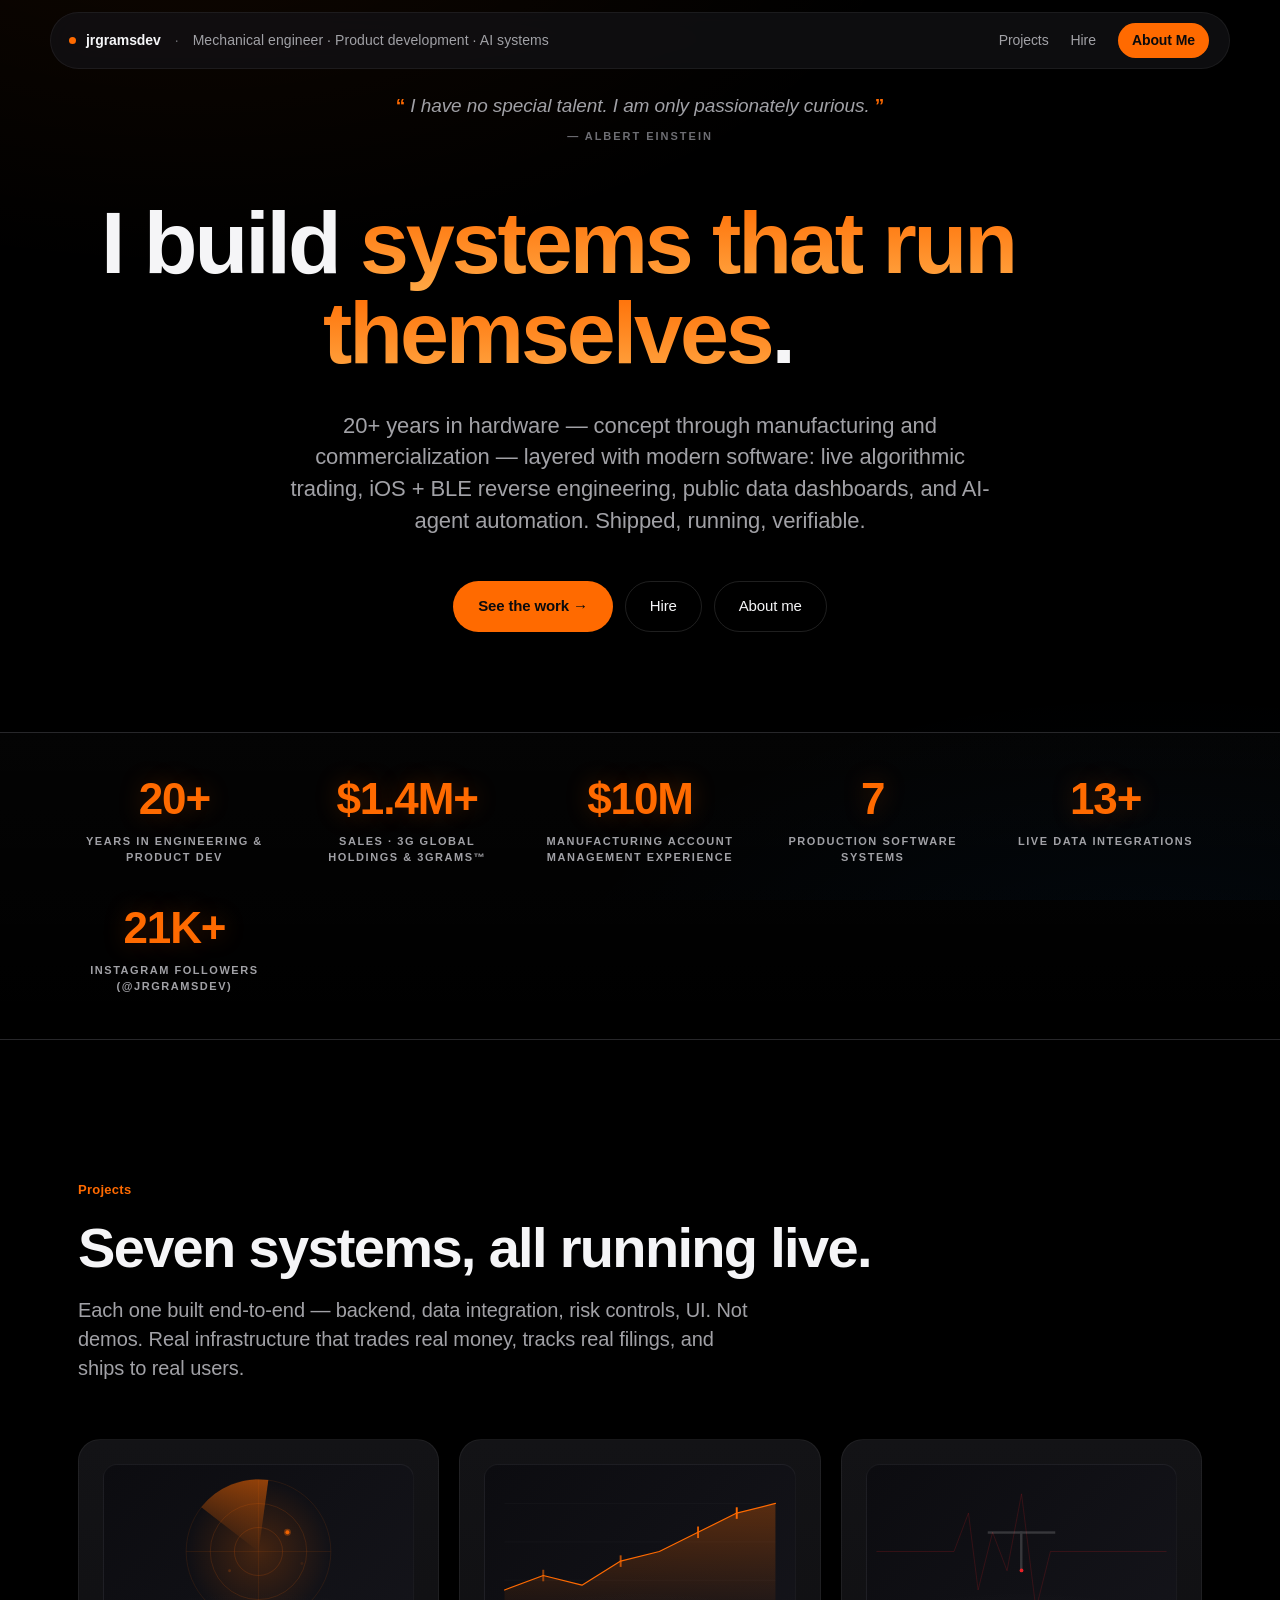
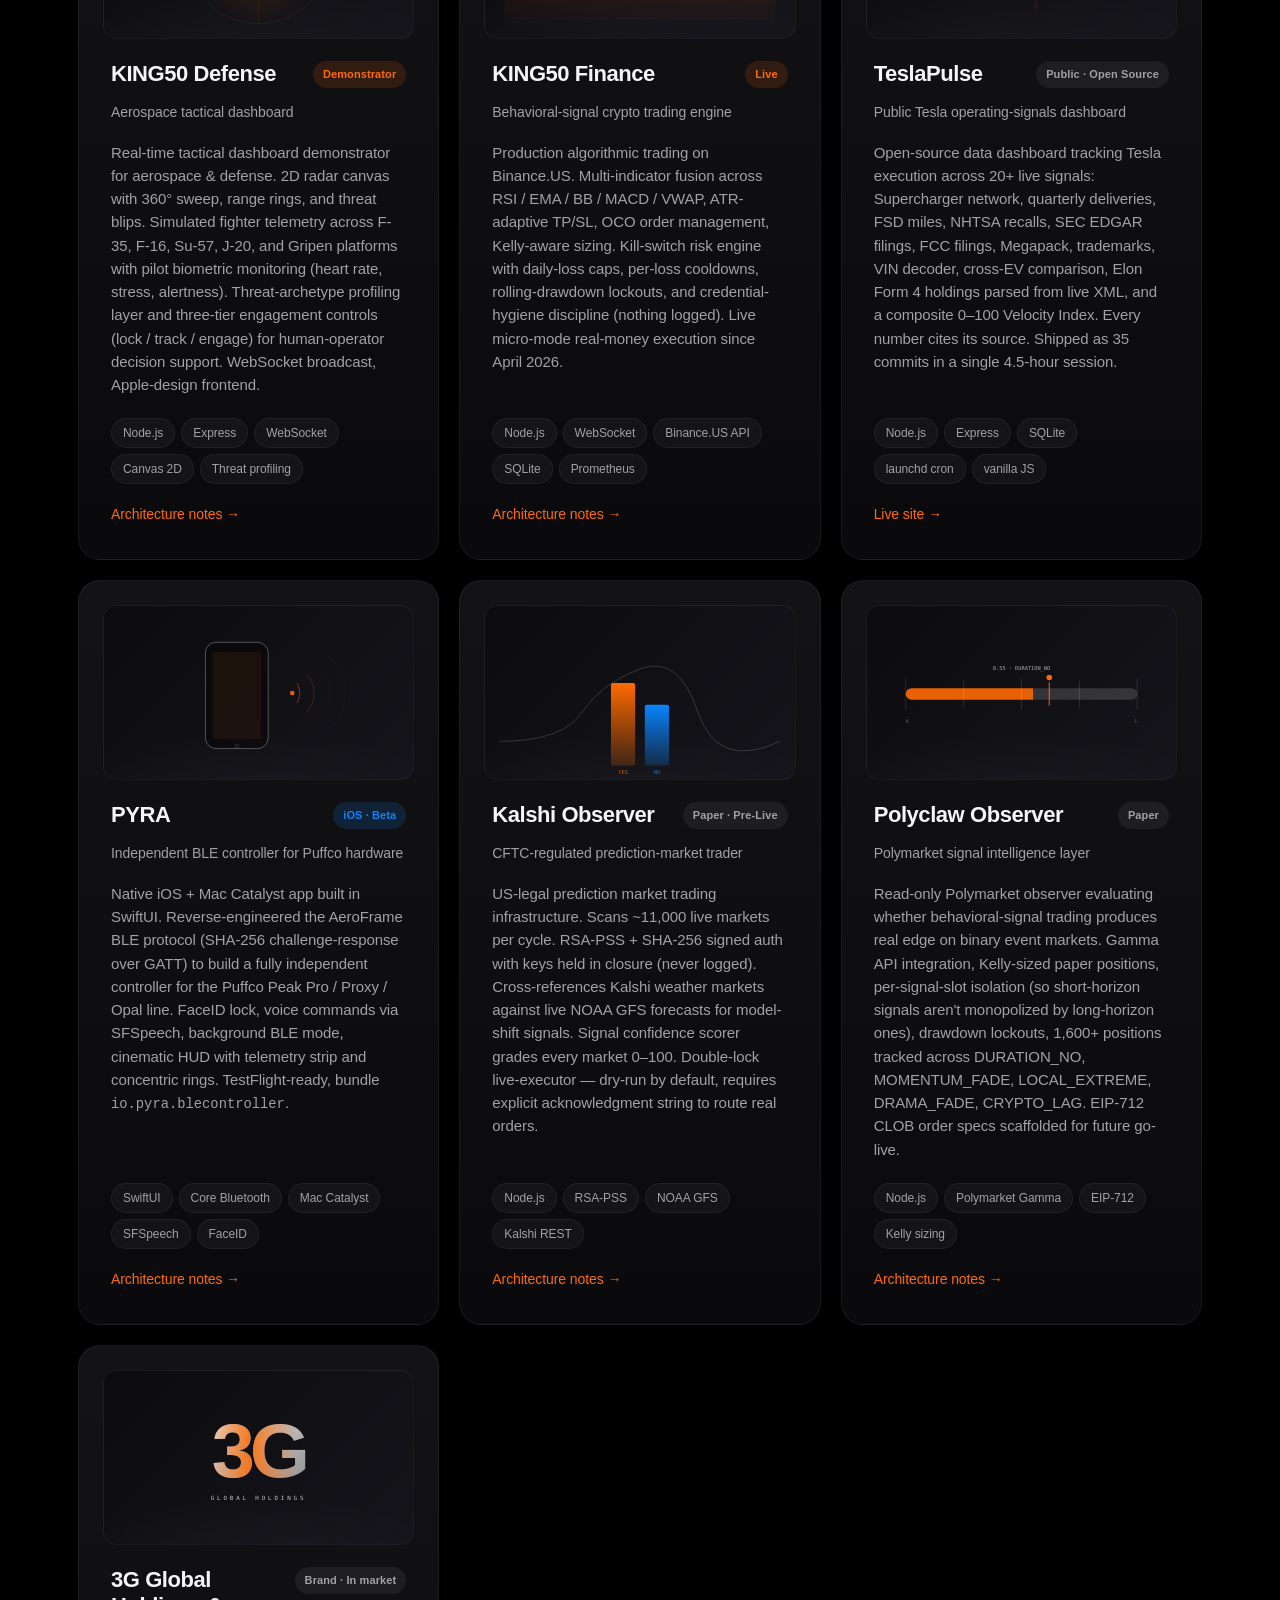
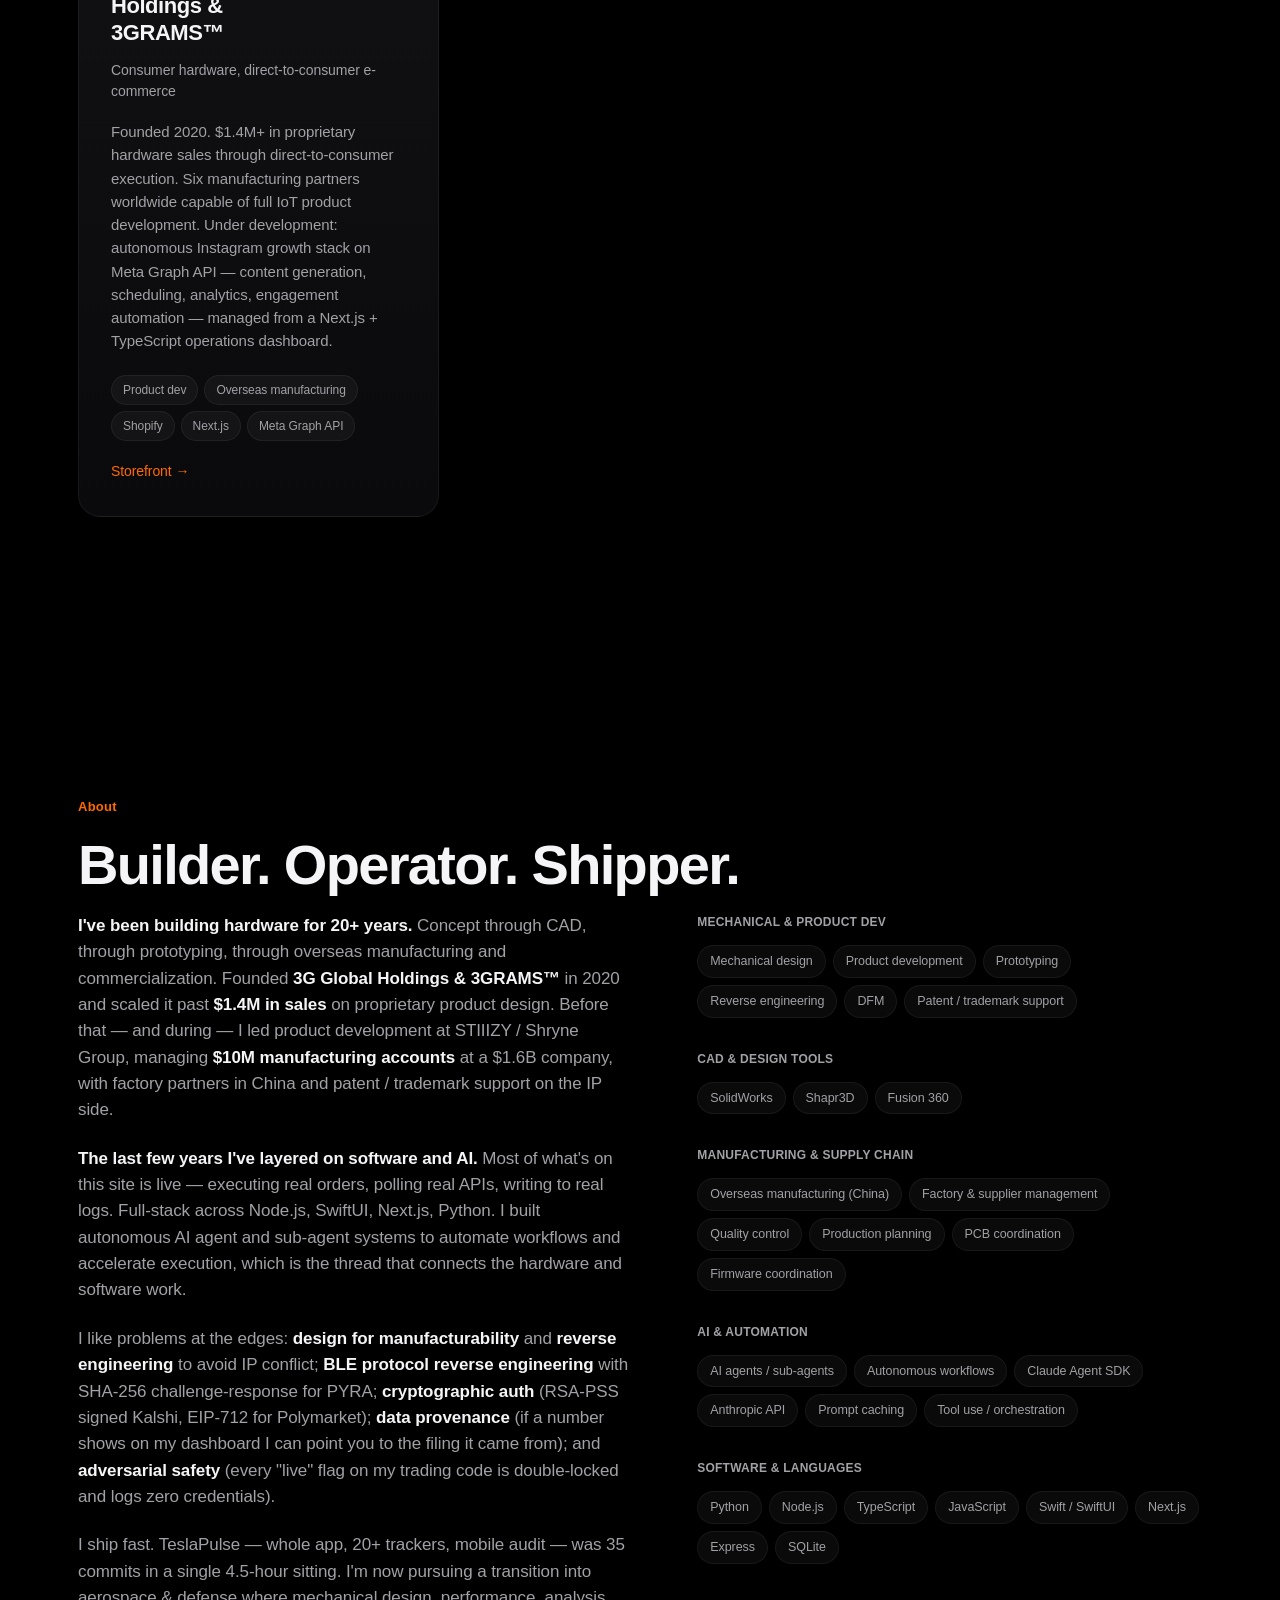
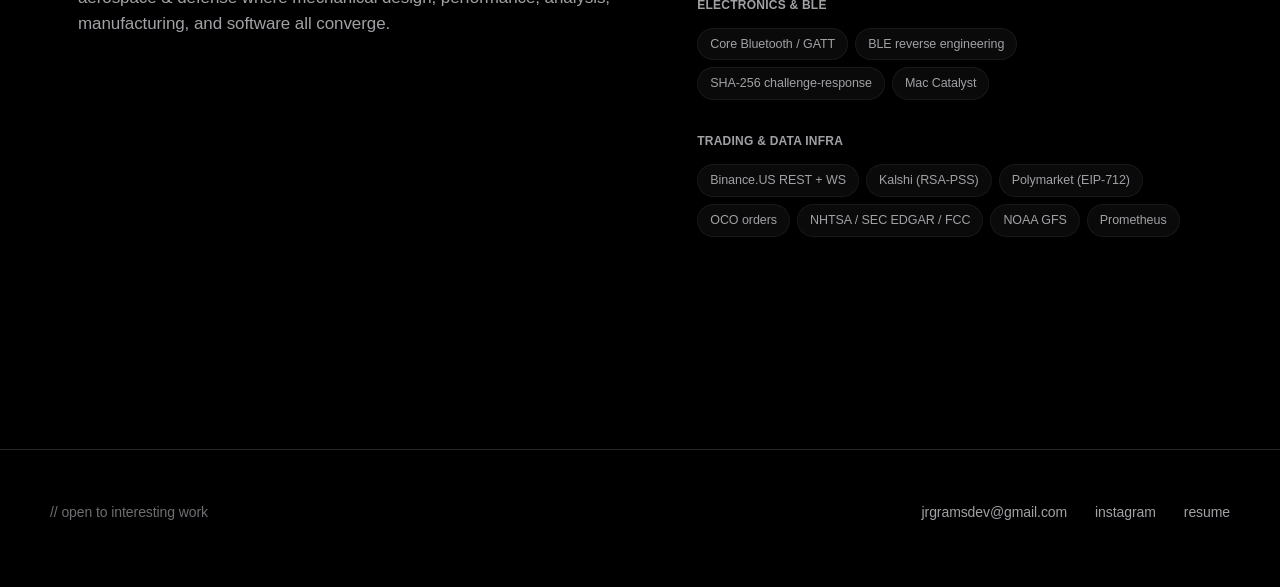
==== index.html @ 452c70d2 "Animate every project card SVG with SMIL - defense: radar sweep wedge spins continuously around the " ====
<!doctype html>
<html lang="en">
<head>
  <meta charset="utf-8" />
  <meta name="viewport" content="width=device-width,initial-scale=1" />
  <title>Joshua Grams · Builder portfolio</title>
  <meta name="description" content="Full-stack engineer shipping algorithmic trading systems, data intelligence dashboards, iOS/BLE apps, and autonomous brand automation." />
  <link rel="stylesheet" href="style.css?v=10" />
  <meta property="og:title" content="Joshua Grams · Builder portfolio" />
  <meta property="og:description" content="Trading systems, prediction-market intelligence, iOS apps, and data dashboards. Six live projects, public evidence." />
  <meta property="og:type" content="website" />
</head>
<body>

  <nav class="nav">
    <div class="nav-inner">
      <a class="nav-brand" href="index.html" aria-label="Home">
        <span class="dot"></span>
        <span>jrgramsdev</span>
        <span class="brand-sep" aria-hidden="true">·</span>
        <span class="brand-tag">Mechanical engineer · Product development · AI systems</span>
      </a>
      <div class="nav-links">
        <a href="#projects">Projects</a>
        <a href="hire.html">Hire</a>
        <a href="about.html" class="cta">About Me</a>
      </div>
    </div>
  </nav>

  <section class="home-quote" aria-label="Quote">
    <blockquote>I have no special talent. I am only passionately curious.</blockquote>
    <cite>— Albert Einstein</cite>
  </section>

  <!-- HERO -->
  <header class="hero">
    <h1>I build <span class="emphasis">systems that run themselves</span>.</h1>
    <p class="hero-sub">
      20+ years in hardware — concept through manufacturing and commercialization —
      layered with modern software: live algorithmic trading, iOS + BLE reverse
      engineering, public data dashboards, and AI-agent automation. Shipped, running,
      verifiable.
    </p>
    <div class="hero-actions">
      <a class="btn primary" href="#projects">See the work →</a>
      <a class="btn" href="hire.html">Hire</a>
      <a class="btn" href="about.html">About me</a>
    </div>
  </header>

  <!-- STATS -->
  <section class="stats-strip">
    <div class="stats-strip-inner">
      <div class="stat">
        <div class="stat-num">20+</div>
        <div class="stat-label">Years in engineering &amp; product dev</div>
      </div>
      <div class="stat">
        <div class="stat-num">$1.4M+</div>
        <div class="stat-label">Sales · 3G Global Holdings &amp; 3GRAMS™</div>
      </div>
      <div class="stat">
        <div class="stat-num">$10M</div>
        <div class="stat-label">Manufacturing account management experience</div>
      </div>
      <div class="stat">
        <div class="stat-num">7</div>
        <div class="stat-label">Production software systems</div>
      </div>
      <div class="stat">
        <div class="stat-num">13+</div>
        <div class="stat-label">Live data integrations</div>
      </div>
      <div class="stat">
        <div class="stat-num">21K+</div>
        <div class="stat-label">Instagram followers (@jrgramsdev)</div>
      </div>
    </div>
  </section>

  <!-- PROJECTS -->
  <section class="section" id="projects">
    <div class="section-label">Projects</div>
    <h2>Seven systems, all running live.</h2>
    <p class="lead">Each one built end-to-end — backend, data integration, risk controls, UI. Not demos. Real infrastructure that trades real money, tracks real filings, and ships to real users.</p>

    <div class="projects-grid">

      <!-- KING50 DEFENSE -->
      <article class="project">
        <div class="project-media"><img src="assets/defense.svg?v=anim" alt="Tactical radar visualization" loading="lazy" /></div>
        <div class="project-head">
          <div class="project-name">KING50 Defense</div>
          <span class="project-badge live">Demonstrator</span>
        </div>
        <div class="project-tagline">Aerospace tactical dashboard</div>
        <p class="project-desc">
          Real-time tactical dashboard demonstrator for aerospace &amp; defense.
          2D radar canvas with 360° sweep, range rings, and threat blips.
          Simulated fighter telemetry across F-35, F-16, Su-57, J-20, and Gripen
          platforms with pilot biometric monitoring (heart rate, stress, alertness).
          Threat-archetype profiling layer and three-tier engagement controls
          (lock / track / engage) for human-operator decision support.
          WebSocket broadcast, Apple-design frontend.
        </p>
        <div class="project-stack">
          <span class="chip">Node.js</span>
          <span class="chip">Express</span>
          <span class="chip">WebSocket</span>
          <span class="chip">Canvas 2D</span>
          <span class="chip">Threat profiling</span>
        </div>
        <div class="project-links">
          <a href="#about">Architecture notes →</a>
        </div>
      </article>

      <!-- KING50 FINANCE -->
      <article class="project">
        <div class="project-media"><img src="assets/finance.svg?v=anim" alt="Algorithmic trading chart" loading="lazy" /></div>
        <div class="project-head">
          <div class="project-name">KING50 Finance</div>
          <span class="project-badge live">Live</span>
        </div>
        <div class="project-tagline">Behavioral-signal crypto trading engine</div>
        <p class="project-desc">
          Production algorithmic trading on Binance.US. Multi-indicator fusion across
          RSI / EMA / BB / MACD / VWAP, ATR-adaptive TP/SL, OCO order management,
          Kelly-aware sizing. Kill-switch risk engine with daily-loss caps, per-loss
          cooldowns, rolling-drawdown lockouts, and credential-hygiene discipline
          (nothing logged). Live micro-mode real-money execution since April 2026.
        </p>
        <div class="project-stack">
          <span class="chip">Node.js</span>
          <span class="chip">WebSocket</span>
          <span class="chip">Binance.US API</span>
          <span class="chip">SQLite</span>
          <span class="chip">Prometheus</span>
        </div>
        <div class="project-links">
          <a href="#about">Architecture notes →</a>
        </div>
      </article>

      <!-- TESLAPULSE -->
      <article class="project">
        <div class="project-media"><img src="assets/teslapulse.svg?v=anim" alt="Data pulse waveform" loading="lazy" /></div>
        <div class="project-head">
          <div class="project-name">TeslaPulse</div>
          <span class="project-badge public">Public · Open Source</span>
        </div>
        <div class="project-tagline">Public Tesla operating-signals dashboard</div>
        <p class="project-desc">
          Open-source data dashboard tracking Tesla execution across 20+ live signals:
          Supercharger network, quarterly deliveries, FSD miles, NHTSA recalls, SEC EDGAR
          filings, FCC filings, Megapack, trademarks, VIN decoder, cross-EV comparison,
          Elon Form 4 holdings parsed from live XML, and a composite 0–100 Velocity Index.
          Every number cites its source. Shipped as 35 commits in a single 4.5-hour session.
        </p>
        <div class="project-stack">
          <span class="chip">Node.js</span>
          <span class="chip">Express</span>
          <span class="chip">SQLite</span>
          <span class="chip">launchd cron</span>
          <span class="chip">vanilla JS</span>
        </div>
        <div class="project-links">
          <a href="https://teslapulse.xyz" target="_blank" rel="noopener">Live site →</a>
        </div>
      </article>

      <!-- PYRA -->
      <article class="project">
        <div class="project-media"><img src="assets/pyra.svg?v=anim" alt="iOS app with BLE signal rings" loading="lazy" /></div>
        <div class="project-head">
          <div class="project-name">PYRA</div>
          <span class="project-badge beta">iOS · Beta</span>
        </div>
        <div class="project-tagline">Independent BLE controller for Puffco hardware</div>
        <p class="project-desc">
          Native iOS + Mac Catalyst app built in SwiftUI. Reverse-engineered the AeroFrame
          BLE protocol (SHA-256 challenge-response over GATT) to build a fully independent
          controller for the Puffco Peak Pro / Proxy / Opal line. FaceID lock, voice
          commands via SFSpeech, background BLE mode, cinematic HUD with telemetry strip
          and concentric rings. TestFlight-ready, bundle <code>io.pyra.blecontroller</code>.
        </p>
        <div class="project-stack">
          <span class="chip">SwiftUI</span>
          <span class="chip">Core Bluetooth</span>
          <span class="chip">Mac Catalyst</span>
          <span class="chip">SFSpeech</span>
          <span class="chip">FaceID</span>
        </div>
        <div class="project-links">
          <a href="#about">Architecture notes →</a>
        </div>
      </article>

      <!-- KALSHI -->
      <article class="project">
        <div class="project-media"><img src="assets/kalshi.svg?v=anim" alt="Probability curve and outcome bars" loading="lazy" /></div>
        <div class="project-head">
          <div class="project-name">Kalshi Observer</div>
          <span class="project-badge paper">Paper · Pre-Live</span>
        </div>
        <div class="project-tagline">CFTC-regulated prediction-market trader</div>
        <p class="project-desc">
          US-legal prediction market trading infrastructure. Scans ~11,000 live markets per
          cycle. RSA-PSS + SHA-256 signed auth with keys held in closure (never logged).
          Cross-references Kalshi weather markets against live NOAA GFS forecasts for
          model-shift signals. Signal confidence scorer grades every market 0–100.
          Double-lock live-executor — dry-run by default, requires explicit acknowledgment
          string to route real orders.
        </p>
        <div class="project-stack">
          <span class="chip">Node.js</span>
          <span class="chip">RSA-PSS</span>
          <span class="chip">NOAA GFS</span>
          <span class="chip">Kalshi REST</span>
        </div>
        <div class="project-links">
          <a href="#about">Architecture notes →</a>
        </div>
      </article>

      <!-- POLYCLAW -->
      <article class="project">
        <div class="project-media"><img src="assets/polyclaw.svg?v=anim" alt="Binary market price indicator" loading="lazy" /></div>
        <div class="project-head">
          <div class="project-name">Polyclaw Observer</div>
          <span class="project-badge paper">Paper</span>
        </div>
        <div class="project-tagline">Polymarket signal intelligence layer</div>
        <p class="project-desc">
          Read-only Polymarket observer evaluating whether behavioral-signal trading
          produces real edge on binary event markets. Gamma API integration, Kelly-sized
          paper positions, per-signal-slot isolation (so short-horizon signals aren't
          monopolized by long-horizon ones), drawdown lockouts, 1,600+ positions tracked
          across DURATION_NO, MOMENTUM_FADE, LOCAL_EXTREME, DRAMA_FADE, CRYPTO_LAG.
          EIP-712 CLOB order specs scaffolded for future go-live.
        </p>
        <div class="project-stack">
          <span class="chip">Node.js</span>
          <span class="chip">Polymarket Gamma</span>
          <span class="chip">EIP-712</span>
          <span class="chip">Kelly sizing</span>
        </div>
        <div class="project-links">
          <a href="#about">Architecture notes →</a>
        </div>
      </article>

      <!-- 3GRAMS -->
      <article class="project">
        <div class="project-media"><img src="assets/3grams.svg?v=anim" alt="3G Global Holdings brand mark" loading="lazy" /></div>
        <div class="project-head">
          <div class="project-name">3G Global Holdings &amp; 3GRAMS™</div>
          <span class="project-badge public">Brand · In market</span>
        </div>
        <div class="project-tagline">Consumer hardware, direct-to-consumer e-commerce</div>
        <p class="project-desc">
          Founded 2020. $1.4M+ in proprietary hardware sales through direct-to-consumer
          execution. Six manufacturing partners worldwide capable of full IoT
          product development. Under development: autonomous Instagram growth stack
          on Meta Graph API — content generation, scheduling, analytics, engagement
          automation — managed from a Next.js + TypeScript operations dashboard.
        </p>
        <div class="project-stack">
          <span class="chip">Product dev</span>
          <span class="chip">Overseas manufacturing</span>
          <span class="chip">Shopify</span>
          <span class="chip">Next.js</span>
          <span class="chip">Meta Graph API</span>
        </div>
        <div class="project-links">
          <a href="https://3grams.com" target="_blank" rel="noopener">Storefront →</a>
        </div>
      </article>

    </div>
  </section>

  <!-- ABOUT -->
  <section class="section" id="about">
    <div class="section-label">About</div>
    <h2>Builder. Operator. Shipper.</h2>

    <div class="about-grid">
      <div>
        <p>
          <strong>I've been building hardware for 20+ years.</strong> Concept through
          CAD, through prototyping, through overseas manufacturing and commercialization.
          Founded <strong>3G Global Holdings &amp; 3GRAMS™</strong> in 2020 and scaled
          it past <strong>$1.4M in sales</strong> on proprietary product design. Before that — and during — I led product
          development at STIIIZY / Shryne Group, managing <strong>$10M manufacturing
          accounts</strong> at a $1.6B company, with factory partners in China and
          patent / trademark support on the IP side.
        </p>
        <p>
          <strong>The last few years I've layered on software and AI.</strong> Most of
          what's on this site is live — executing real orders, polling real APIs,
          writing to real logs. Full-stack across Node.js, SwiftUI, Next.js, Python.
          I built autonomous AI agent and sub-agent systems to automate workflows and
          accelerate execution, which is the thread that connects the hardware and
          software work.
        </p>
        <p>
          I like problems at the edges: <strong>design for manufacturability</strong>
          and <strong>reverse engineering</strong> to avoid IP conflict; <strong>BLE
          protocol reverse engineering</strong> with SHA-256 challenge-response for PYRA;
          <strong>cryptographic auth</strong> (RSA-PSS signed Kalshi, EIP-712 for
          Polymarket); <strong>data provenance</strong> (if a number shows on my
          dashboard I can point you to the filing it came from); and <strong>adversarial
          safety</strong> (every "live" flag on my trading code is double-locked and
          logs zero credentials).
        </p>
        <p>
          I ship fast. TeslaPulse — whole app, 20+ trackers, mobile audit — was
          35 commits in a single 4.5-hour sitting. I'm now pursuing a transition
          into aerospace &amp; defense where mechanical design, performance, analysis,
          manufacturing, and software all converge.
        </p>
      </div>
      <div>
        <div class="skill-group">
          <h3>Mechanical &amp; product dev</h3>
          <div class="skill-list">
            <span class="chip">Mechanical design</span>
            <span class="chip">Product development</span>
            <span class="chip">Prototyping</span>
            <span class="chip">Reverse engineering</span>
            <span class="chip">DFM</span>
            <span class="chip">Patent / trademark support</span>
          </div>
        </div>

        <div class="skill-group">
          <h3>CAD &amp; design tools</h3>
          <div class="skill-list">
            <span class="chip">SolidWorks</span>
            <span class="chip">Shapr3D</span>
            <span class="chip">Fusion 360</span>
          </div>
        </div>

        <div class="skill-group">
          <h3>Manufacturing &amp; supply chain</h3>
          <div class="skill-list">
            <span class="chip">Overseas manufacturing (China)</span>
            <span class="chip">Factory &amp; supplier management</span>
            <span class="chip">Quality control</span>
            <span class="chip">Production planning</span>
            <span class="chip">PCB coordination</span>
            <span class="chip">Firmware coordination</span>
          </div>
        </div>

        <div class="skill-group">
          <h3>AI &amp; automation</h3>
          <div class="skill-list">
            <span class="chip">AI agents / sub-agents</span>
            <span class="chip">Autonomous workflows</span>
            <span class="chip">Claude Agent SDK</span>
            <span class="chip">Anthropic API</span>
            <span class="chip">Prompt caching</span>
            <span class="chip">Tool use / orchestration</span>
          </div>
        </div>

        <div class="skill-group">
          <h3>Software &amp; languages</h3>
          <div class="skill-list">
            <span class="chip">Python</span>
            <span class="chip">Node.js</span>
            <span class="chip">TypeScript</span>
            <span class="chip">JavaScript</span>
            <span class="chip">Swift / SwiftUI</span>
            <span class="chip">Next.js</span>
            <span class="chip">Express</span>
            <span class="chip">SQLite</span>
          </div>
        </div>

        <div class="skill-group">
          <h3>Electronics &amp; BLE</h3>
          <div class="skill-list">
            <span class="chip">Core Bluetooth / GATT</span>
            <span class="chip">BLE reverse engineering</span>
            <span class="chip">SHA-256 challenge-response</span>
            <span class="chip">Mac Catalyst</span>
          </div>
        </div>

        <div class="skill-group">
          <h3>Trading &amp; data infra</h3>
          <div class="skill-list">
            <span class="chip">Binance.US REST + WS</span>
            <span class="chip">Kalshi (RSA-PSS)</span>
            <span class="chip">Polymarket (EIP-712)</span>
            <span class="chip">OCO orders</span>
            <span class="chip">NHTSA / SEC EDGAR / FCC</span>
            <span class="chip">NOAA GFS</span>
            <span class="chip">Prometheus</span>
          </div>
        </div>
      </div>
    </div>
  </section>

  <!-- FOOTER -->
  <footer class="footer">
    <div class="footer-inner">
      <div class="footer-brand">// open to interesting work</div>
      <div class="footer-links">
        <a href="mailto:jrgramsdev@gmail.com">jrgramsdev@gmail.com</a>
        <a href="https://instagram.com/jrgramsdev" target="_blank" rel="noopener">instagram</a>
        <a href="resume.html">resume</a>
      </div>
    </div>
  </footer>

  <script>
    // Subtle fade-up on scroll — Apple-style
    (function () {
      if (!('IntersectionObserver' in window)) return;
      const targets = document.querySelectorAll('.hero > *, .section > *, .stats-strip-inner > *, .projects-grid > *');
      targets.forEach(el => el.classList.add('reveal'));
      const io = new IntersectionObserver((entries) => {
        entries.forEach(e => {
          if (e.isIntersecting) {
            e.target.classList.add('in');
            io.unobserve(e.target);
          }
        });
      }, { threshold: 0, rootMargin: '0px 0px 600px 0px' });
      targets.forEach(el => io.observe(el));
      // Ensure hero is visible on first paint without scroll
      setTimeout(() => document.querySelectorAll('.hero > *').forEach(el => el.classList.add('in')), 60);
    })();
  </script>

</body>
</html>
---- style.css ----
/* ============================================================
   Portfolio — refined Apple-inspired dark system
   ============================================================ */

:root {
  /* Surfaces */
  --bg:           #000;
  --bg-1:         #0a0a0c;
  --bg-2:         #131316;
  --bg-3:         #1c1c1f;

  /* Text */
  --fg:           #f5f5f7;
  --fg-dim:       #a1a1a6;
  --fg-faint:     #6e6e73;
  --fg-line:      #27272a;

  /* Accents — neon orange on deep black */
  --signal:       #ff6a00;      /* neon orange — bright but not cartoon */
  --signal-soft:  #ff6a0022;
  --accent:       #0a84ff;      /* iOS system blue */

  /* Typography */
  --font-display: -apple-system, BlinkMacSystemFont, "SF Pro Display", "Inter", "Helvetica Neue", sans-serif;
  --font-text:    -apple-system, BlinkMacSystemFont, "SF Pro Text", "Inter", "Helvetica Neue", sans-serif;
  --font-mono:    ui-monospace, "SF Mono", "JetBrains Mono", Menlo, monospace;

  /* Rhythm */
  --radius:       18px;
  --radius-lg:    22px;
  --radius-sm:    10px;
  --max-w:        1180px;

  /* Motion */
  --ease:         cubic-bezier(.22, .61, .36, 1);
  --ease-out:     cubic-bezier(.16, 1, .3, 1);
}

* { box-sizing: border-box; margin: 0; padding: 0; }

html { -webkit-text-size-adjust: 100%; scroll-behavior: smooth; }

body {
  background: var(--bg);
  color: var(--fg);
  font-family: var(--font-text);
  font-size: 17px;
  line-height: 1.5;
  min-height: 100vh;
  -webkit-font-smoothing: antialiased;
  -moz-osx-font-smoothing: grayscale;
  text-rendering: optimizeLegibility;
  letter-spacing: -.005em;
  background-image:
    radial-gradient(1200px 600px at 15% -10%, rgba(255, 106, 0, .06), transparent 60%),
    radial-gradient(1000px 500px at 90% 110%, rgba(10, 132, 255, .05), transparent 60%);
  background-attachment: fixed;
}

a { color: inherit; text-decoration: none; transition: opacity .2s var(--ease), color .2s var(--ease); }
a:hover { opacity: .72; }

::selection { background: var(--signal-soft); color: var(--fg); }

code, .mono { font-family: var(--font-mono); font-size: .92em; letter-spacing: 0; }

img { max-width: 100%; display: block; }

/* ============================================================
   Nav — glass, floating
   ============================================================ */

.nav {
  margin: 12px auto 0;
  max-width: calc(var(--max-w) + 24px);
  padding: 0 12px;
}
.nav-inner {
  background: rgba(18, 18, 22, .72);
  -webkit-backdrop-filter: saturate(180%) blur(20px);
  backdrop-filter: saturate(180%) blur(20px);
  border: 1px solid rgba(255, 255, 255, .06);
  border-radius: 999px;
  padding: 10px 20px 10px 18px;
  display: flex; align-items: center; justify-content: space-between;
  gap: 16px;
}
.nav-brand {
  font-family: var(--font-display);
  font-size: 14px;
  font-weight: 600;
  letter-spacing: -.005em;
  display: flex; align-items: center; gap: 10px;
  color: var(--fg);
}
.brand-sep {
  color: var(--fg-faint);
  font-weight: 400;
  margin: 0 4px;
}
.brand-tag {
  color: var(--fg-dim);
  font-weight: 400;
  letter-spacing: .005em;
}
@media (max-width: 820px) {
  .brand-sep, .brand-tag { display: none; }
}
.nav-brand .dot {
  width: 7px; height: 7px; border-radius: 50%;
  background: var(--signal);
  box-shadow: 0 0 0 0 rgba(255, 106, 0, .5);
  animation: live-pulse 2.2s var(--ease) infinite;
}
@keyframes live-pulse {
  0%   { box-shadow: 0 0 0 0 rgba(255, 106, 0, .45); }
  70%  { box-shadow: 0 0 0 10px rgba(255, 106, 0, 0); }
  100% { box-shadow: 0 0 0 0 rgba(255, 106, 0, 0); }
}
.nav-links { display: flex; gap: 22px; font-size: 14px; align-items: center; }
.nav-links a { color: var(--fg-dim); font-weight: 500; }
.nav-links a:hover { color: var(--fg); opacity: 1; }
.nav-links a.cta {
  color: var(--fg);
  background: var(--signal);
  padding: 7px 14px;
  border-radius: 999px;
  font-weight: 600;
  color: #0a0a0c;
}
.nav-links a.cta:hover { opacity: .9; }

@media (max-width: 640px) {
  .nav { margin-top: 8px; padding: 0 8px; }
  .nav-inner { padding: 9px 14px; }
  .nav-links { gap: 14px; }
  .nav-links a:not(.cta) { display: none; }
}

/* ============================================================
   Sections — generous breathing room
   ============================================================ */

.section {
  max-width: var(--max-w);
  margin: 0 auto;
  padding: 140px 28px;
}
.section-label {
  font-family: var(--font-text);
  font-size: 13px;
  font-weight: 600;
  letter-spacing: .02em;
  color: var(--signal);
  margin-bottom: 20px;
  text-transform: none;
}
.section h2 {
  font-family: var(--font-display);
  font-size: 56px;
  font-weight: 600;
  letter-spacing: -.03em;
  line-height: 1.05;
  margin-bottom: 18px;
  color: var(--fg);
}
.section p.lead {
  font-size: 20px;
  color: var(--fg-dim);
  max-width: 680px;
  margin-bottom: 56px;
  line-height: 1.45;
  font-weight: 400;
}

@media (max-width: 760px) {
  .section { padding: 88px 20px; }
  .section h2 { font-size: 36px; }
  .section p.lead { font-size: 17px; margin-bottom: 40px; }
}

/* ============================================================
   Hero — big, spacious, considered
   ============================================================ */

.hero {
  max-width: var(--max-w);
  margin: 0 auto;
  padding: 50px 28px 100px;
  position: relative;
  text-align: center;
}
.hero-tag {
  font-size: 13px;
  font-weight: 500;
  color: var(--fg-dim);
  letter-spacing: .01em;
  margin: 0 auto 28px;
  width: fit-content;
  display: flex; align-items: center; gap: 10px;
  padding: 7px 14px;
  background: rgba(255, 255, 255, .04);
  border: 1px solid rgba(255, 255, 255, .07);
  border-radius: 999px;
}

/* Einstein quote banner used on home + hire pages */
.home-quote {
  max-width: 920px;
  margin: 0 auto;
  padding: 24px 28px 4px;
  text-align: center;
}
.home-quote blockquote {
  font-family: var(--font-display);
  font-size: clamp(15px, 1.7vw, 19px);
  font-weight: 500;
  letter-spacing: -0.005em;
  line-height: 1.4;
  color: var(--fg-dim);
  margin: 0;
  font-style: italic;
}
.home-quote blockquote::before { content: '“ '; color: var(--signal); font-weight: 700; font-style: normal; }
.home-quote blockquote::after  { content: ' ”'; color: var(--signal); font-weight: 700; font-style: normal; }
.home-quote cite {
  display: block;
  font-style: normal;
  font-size: 11px;
  letter-spacing: 0.18em;
  text-transform: uppercase;
  color: var(--fg-faint);
  font-weight: 600;
  margin-top: 8px;
}
@media (max-width: 600px) { .home-quote { padding: 16px 18px 0; } }
.hero-tag .dot {
  width: 6px; height: 6px; border-radius: 50%;
  background: var(--signal);
  box-shadow: 0 0 8px rgba(255, 106, 0, .6);
}
.hero h1 {
  font-family: var(--font-display);
  font-size: 88px;
  font-weight: 600;
  letter-spacing: -.035em;
  line-height: 1.02;
  margin-bottom: 32px;
  max-width: 960px;
}
.hero h1 .emphasis {
  background: linear-gradient(180deg, var(--signal), #ffa845);
  -webkit-background-clip: text;
  background-clip: text;
  color: transparent;
}
.hero p.hero-sub {
  font-size: 22px;
  color: var(--fg-dim);
  max-width: 720px;
  line-height: 1.45;
  margin-bottom: 44px;
  font-weight: 400;
}
.hero-actions { display: flex; gap: 12px; flex-wrap: wrap; justify-content: center; }
.hero p.hero-sub { margin-left: auto; margin-right: auto; }

.btn {
  display: inline-flex; align-items: center; gap: 8px;
  padding: 13px 24px;
  border-radius: 999px;
  font-size: 15px;
  font-weight: 500;
  border: 1px solid rgba(255, 255, 255, .12);
  background: transparent;
  color: var(--fg);
  cursor: pointer;
  transition: background .2s var(--ease), border-color .2s var(--ease), transform .2s var(--ease);
  letter-spacing: -.01em;
}
.btn:hover { background: rgba(255, 255, 255, .06); border-color: rgba(255, 255, 255, .22); opacity: 1; }
.btn.primary {
  background: var(--signal);
  color: #0a0a0c;
  border-color: transparent;
  font-weight: 600;
}
.btn.primary:hover { background: #ffa845; opacity: 1; }

@media (max-width: 760px) {
  .hero { padding: 30px 20px 56px; }
  .hero h1 { font-size: 48px; letter-spacing: -.025em; }
  .hero p.hero-sub { font-size: 18px; }
}

/* ============================================================
   Stats strip — tabular, refined
   ============================================================ */

.stats-strip {
  border-top: 1px solid var(--fg-line);
  border-bottom: 1px solid var(--fg-line);
  background: linear-gradient(180deg, rgba(255, 255, 255, .015), rgba(255, 255, 255, 0));
}
.stats-strip-inner {
  max-width: var(--max-w);
  margin: 0 auto;
  padding: 44px 28px;
  display: grid;
  grid-template-columns: repeat(auto-fit, minmax(170px, 1fr));
  gap: 40px;
}
.stat { text-align: center; }
.stat-num {
  font-family: var(--font-display);
  font-size: 44px;
  font-weight: 700;
  color: var(--signal);
  letter-spacing: -.025em;
  line-height: 1;
  text-shadow: 0 0 24px rgba(255, 106, 0, 0.25);
  font-variant-numeric: tabular-nums;
}
.stat-label {
  font-size: 11px;
  color: var(--fg-dim);
  margin-top: 12px;
  font-weight: 600;
  letter-spacing: 0.14em;
  text-transform: uppercase;
}

@media (max-width: 640px) {
  .stats-strip-inner { padding: 28px 20px; gap: 24px; }
  .stat-num { font-size: 30px; }
}

/* ============================================================
   Project cards — soft depth, rounded, Apple-card
   ============================================================ */

.projects-grid {
  display: grid;
  grid-template-columns: repeat(auto-fit, minmax(360px, 1fr));
  gap: 20px;
}
.project {
  background: linear-gradient(180deg, var(--bg-2), var(--bg-1));
  border: 1px solid rgba(255, 255, 255, .06);
  border-radius: var(--radius-lg);
  padding: 34px 32px;
  display: flex; flex-direction: column;
  transition: transform .3s var(--ease-out), border-color .3s var(--ease);
  position: relative;
  overflow: hidden;
}
.project::before {
  content: "";
  position: absolute; inset: 0;
  border-radius: inherit;
  padding: 1px;
  background: linear-gradient(135deg, rgba(255, 106, 0, .3), transparent 40%, transparent 70%, rgba(10, 132, 255, .15));
  -webkit-mask: linear-gradient(#000 0 0) content-box, linear-gradient(#000 0 0);
  -webkit-mask-composite: xor; mask-composite: exclude;
  opacity: 0; transition: opacity .3s var(--ease);
  pointer-events: none;
}
.project:hover { transform: translateY(-3px); border-color: rgba(255, 255, 255, .12); }
.project:hover::before { opacity: 1; }
.project-media {
  position: relative;
  aspect-ratio: 16 / 9;
  border-radius: 14px;
  overflow: hidden;
  margin: -10px -8px 22px;
  background: linear-gradient(135deg, #0c0c10 0%, #14141a 100%);
  border: 1px solid rgba(255, 255, 255, .05);
  display: flex; align-items: center; justify-content: center;
}
.project-media::after {
  content: "";
  position: absolute; inset: 0;
  background: radial-gradient(120% 80% at 50% 120%, rgba(255, 255, 255, .04), transparent 60%);
  pointer-events: none;
}
.project-media img, .project-media svg {
  width: 100%; height: 100%;
  object-fit: cover;
  display: block;
  transition: transform .6s var(--ease-out);
}
.project:hover .project-media img,
.project:hover .project-media svg { transform: scale(1.04); }
.project-head {
  display: flex; align-items: flex-start; justify-content: space-between;
  gap: 14px;
  margin-bottom: 14px;
}
.project-name {
  font-family: var(--font-display);
  font-size: 22px;
  font-weight: 600;
  letter-spacing: -.02em;
  color: var(--fg);
  line-height: 1.2;
}
.project-badge {
  font-size: 11px;
  padding: 5px 10px;
  border-radius: 999px;
  letter-spacing: .01em;
  font-weight: 600;
  white-space: nowrap;
  flex-shrink: 0;
}
.project-badge.live { background: var(--signal-soft); color: var(--signal); }
.project-badge.beta { background: rgba(10, 132, 255, .15); color: var(--accent); }
.project-badge.public, .project-badge.paper { background: rgba(255, 255, 255, .06); color: var(--fg-dim); }

.project-tagline {
  font-size: 14px;
  color: var(--fg-dim);
  margin-bottom: 18px;
  font-weight: 500;
  letter-spacing: -.005em;
}
.project-desc {
  font-size: 15px;
  color: var(--fg-dim);
  line-height: 1.55;
  margin-bottom: 22px;
  flex: 1;
}
.project-desc strong { color: var(--fg); font-weight: 600; }
.project-stack {
  display: flex; gap: 6px; flex-wrap: wrap;
  margin-bottom: 20px;
}
.chip {
  font-family: var(--font-text);
  font-size: 12px;
  padding: 5px 11px;
  background: rgba(255, 255, 255, .04);
  border: 1px solid rgba(255, 255, 255, .06);
  border-radius: 999px;
  color: var(--fg-dim);
  font-weight: 500;
  letter-spacing: -.005em;
}
.project-links { display: flex; gap: 20px; font-size: 14px; font-weight: 500; }
.project-links a { color: var(--signal); }

/* ============================================================
   About + skill grid
   ============================================================ */

.about-grid {
  display: grid;
  grid-template-columns: 1.1fr 1fr;
  gap: 64px;
  align-items: start;
}
.about-grid p {
  color: var(--fg-dim);
  margin-bottom: 22px;
  font-size: 17px;
  line-height: 1.55;
}
.about-grid p strong { color: var(--fg); font-weight: 600; }

.skill-group { margin-bottom: 32px; }
.skill-group h3 {
  font-family: var(--font-text);
  font-size: 12px;
  font-weight: 600;
  letter-spacing: .02em;
  color: var(--fg-dim);
  margin-bottom: 14px;
  text-transform: uppercase;
}
.skill-list { display: flex; flex-wrap: wrap; gap: 7px; }
.skill-list .chip { font-size: 12.5px; padding: 6px 12px; }

@media (max-width: 900px) {
  .about-grid { grid-template-columns: 1fr; gap: 40px; }
}

/* ============================================================
   Footer
   ============================================================ */

.footer {
  border-top: 1px solid var(--fg-line);
  padding: 52px 28px 64px;
  margin-top: 40px;
}
.footer-inner {
  max-width: var(--max-w);
  margin: 0 auto;
  display: flex; justify-content: space-between; align-items: center;
  gap: 20px; flex-wrap: wrap;
}
.footer-brand {
  font-size: 14px;
  color: var(--fg-faint);
  font-weight: 500;
}
.footer-links { display: flex; gap: 28px; font-size: 14px; font-weight: 500; }
.footer-links a { color: var(--fg-dim); }
.footer-links a:hover { color: var(--fg); opacity: 1; }

/* ============================================================
   Resume page
   ============================================================ */

.resume-wrap {
  max-width: 820px;
  margin: 0 auto;
  padding: 60px 28px 96px;
}
.resume-head {
  border-bottom: 1px solid var(--fg-line);
  padding-bottom: 28px;
  margin-bottom: 40px;
}
.resume-head h1 {
  font-family: var(--font-display);
  font-size: 48px;
  font-weight: 600;
  letter-spacing: -.03em;
  margin-bottom: 8px;
  color: var(--fg);
}
.resume-head .role {
  color: var(--fg-dim);
  font-size: 17px;
  font-weight: 500;
  margin-bottom: 16px;
  letter-spacing: -.01em;
}
.resume-head .contact {
  display: flex; gap: 18px; flex-wrap: wrap;
  font-size: 14px;
  color: var(--fg-dim);
  font-weight: 500;
}
.resume-head .contact a { color: var(--fg-dim); }
.resume-head .contact a:hover { color: var(--signal); opacity: 1; }

.resume-section { margin-bottom: 48px; }
.resume-section h2 {
  font-family: var(--font-display);
  font-size: 13px;
  font-weight: 600;
  letter-spacing: .02em;
  color: var(--signal);
  margin-bottom: 20px;
  padding-bottom: 12px;
  border-bottom: 1px solid var(--fg-line);
  text-transform: uppercase;
}
.resume-item {
  margin-bottom: 28px;
  display: grid;
  grid-template-columns: 1fr auto;
  gap: 8px 20px;
  align-items: start;
}
.resume-item .title {
  font-family: var(--font-display);
  font-size: 18px;
  font-weight: 600;
  color: var(--fg);
  letter-spacing: -.015em;
  line-height: 1.3;
}
.resume-item .sub {
  font-size: 14.5px;
  color: var(--fg-dim);
  margin-top: 4px;
  font-weight: 400;
}
.resume-item .meta {
  font-size: 13.5px;
  color: var(--fg-dim);
  text-align: right;
  white-space: nowrap;
  font-weight: 500;
  padding-top: 4px;
}
.resume-item ul {
  grid-column: 1 / -1;
  padding-left: 18px;
  margin-top: 12px;
  color: var(--fg-dim);
  font-size: 15px;
  line-height: 1.6;
}
.resume-item ul li { margin-bottom: 6px; }
.resume-item ul strong { color: var(--fg); font-weight: 600; }

.resume-summary {
  font-size: 17px;
  color: var(--fg-dim);
  line-height: 1.6;
  max-width: 720px;
}

.resume-skills .skill-block {
  margin-bottom: 16px;
  display: grid;
  grid-template-columns: 160px 1fr;
  gap: 20px;
  align-items: start;
}
.resume-skills .skill-block .key {
  font-size: 13.5px;
  font-weight: 600;
  color: var(--fg);
  letter-spacing: -.005em;
}
.resume-skills .skill-block .val {
  color: var(--fg-dim);
  font-size: 15px;
  line-height: 1.55;
}

.placeholder {
  background: rgba(255, 59, 59, .12);
  color: #ff6666;
  padding: 2px 6px;
  border-radius: 4px;
  font-family: var(--font-mono);
  font-size: .92em;
  border: 1px dashed rgba(255, 59, 59, .35);
}

/* Print — clean black-on-white */
@media print {
  body { background: #fff; color: #000; background-image: none; }
  .nav, .footer, .resume-print-hide { display: none !important; }
  .resume-wrap { max-width: 100%; padding: 16px; }
  .resume-head h1, .resume-item .title, .resume-skills .skill-block .key { color: #000; }
  .resume-head .role, .resume-section h2 { color: #111; }
  .resume-head .contact, .resume-item .sub, .resume-item .meta,
  .resume-item ul, .resume-summary, .resume-skills .skill-block .val { color: #333; }
  .resume-section h2 { border-color: #ccc; }
  .resume-head { border-color: #ccc; }
  .placeholder { background: none; color: #aa0000; border: none; padding: 0; }
}

@media (max-width: 640px) {
  .resume-head h1 { font-size: 34px; }
  .resume-item { grid-template-columns: 1fr; }
  .resume-item .meta { text-align: left; }
  .resume-skills .skill-block { grid-template-columns: 1fr; gap: 4px; }
}

/* ============================================================
   Reveal on scroll (applied to .section + .hero children)
   ============================================================ */

.reveal {
  opacity: 0;
  transform: translateY(14px);
  transition: opacity .8s var(--ease-out), transform .8s var(--ease-out);
}
.reveal.in { opacity: 1; transform: none; }

/* Project cards: stronger entrance + staggered cascade starting with KING50 Defense */
.projects-grid .project.reveal {
  opacity: 0;
  transform: translateY(36px) scale(0.96);
  transition:
    opacity 0.7s var(--ease-out),
    transform 0.8s var(--ease-out),
    box-shadow 0.3s var(--ease-out),
    border-color 0.3s var(--ease-out);
}
.projects-grid .project.reveal.in {
  opacity: 1;
  transform: translateY(0) scale(1);
}
.projects-grid .project:nth-child(1).reveal.in { transition-delay: 0.00s, 0.00s, 0s, 0s; }
.projects-grid .project:nth-child(2).reveal.in { transition-delay: 0.10s, 0.10s, 0s, 0s; }
.projects-grid .project:nth-child(3).reveal.in { transition-delay: 0.20s, 0.20s, 0s, 0s; }
.projects-grid .project:nth-child(4).reveal.in { transition-delay: 0.30s, 0.30s, 0s, 0s; }
.projects-grid .project:nth-child(5).reveal.in { transition-delay: 0.40s, 0.40s, 0s, 0s; }
.projects-grid .project:nth-child(6).reveal.in { transition-delay: 0.50s, 0.50s, 0s, 0s; }
.projects-grid .project:nth-child(7).reveal.in { transition-delay: 0.60s, 0.60s, 0s, 0s; }

/* Hover lift + orange glow (works once card is revealed) */
.projects-grid .project:hover {
  transform: translateY(-6px);
  border-color: rgba(255, 106, 0, 0.4);
  box-shadow: 0 18px 40px rgba(255, 106, 0, 0.14), 0 4px 12px rgba(0,0,0,0.4);
}
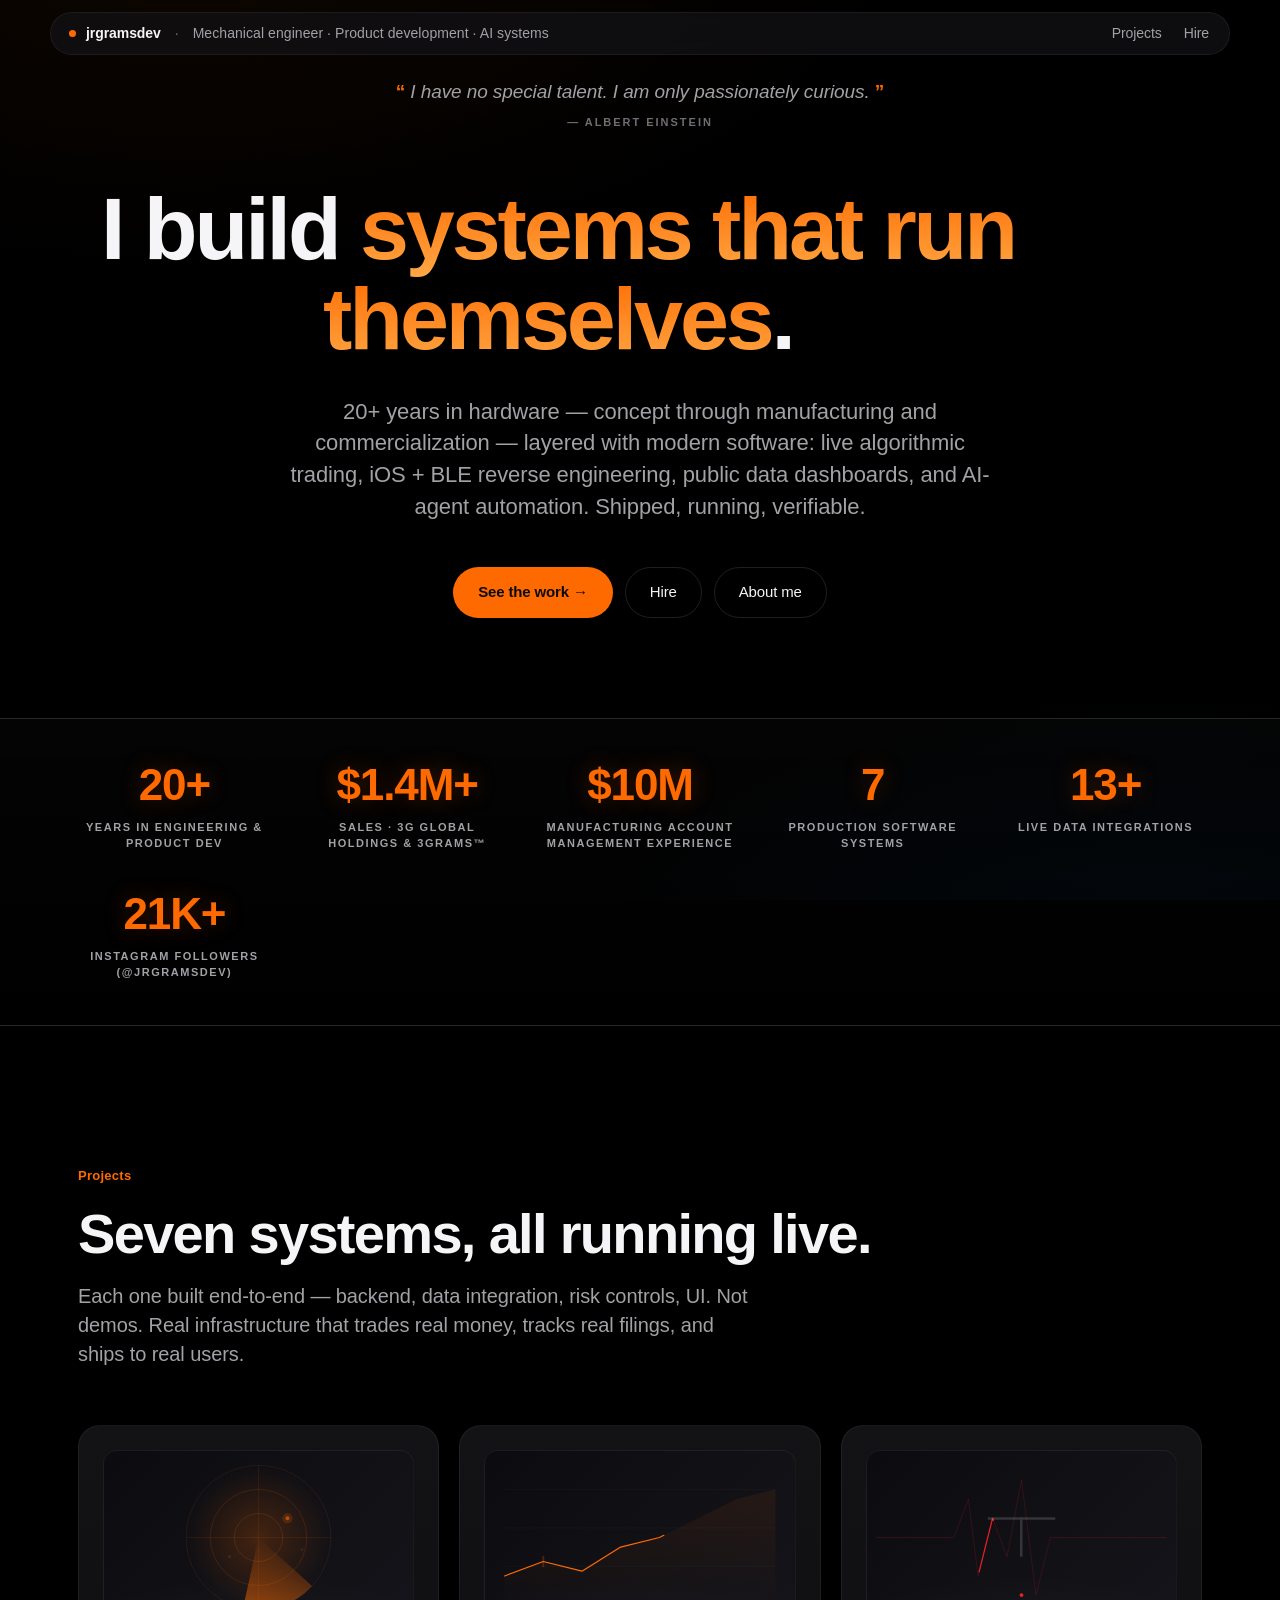
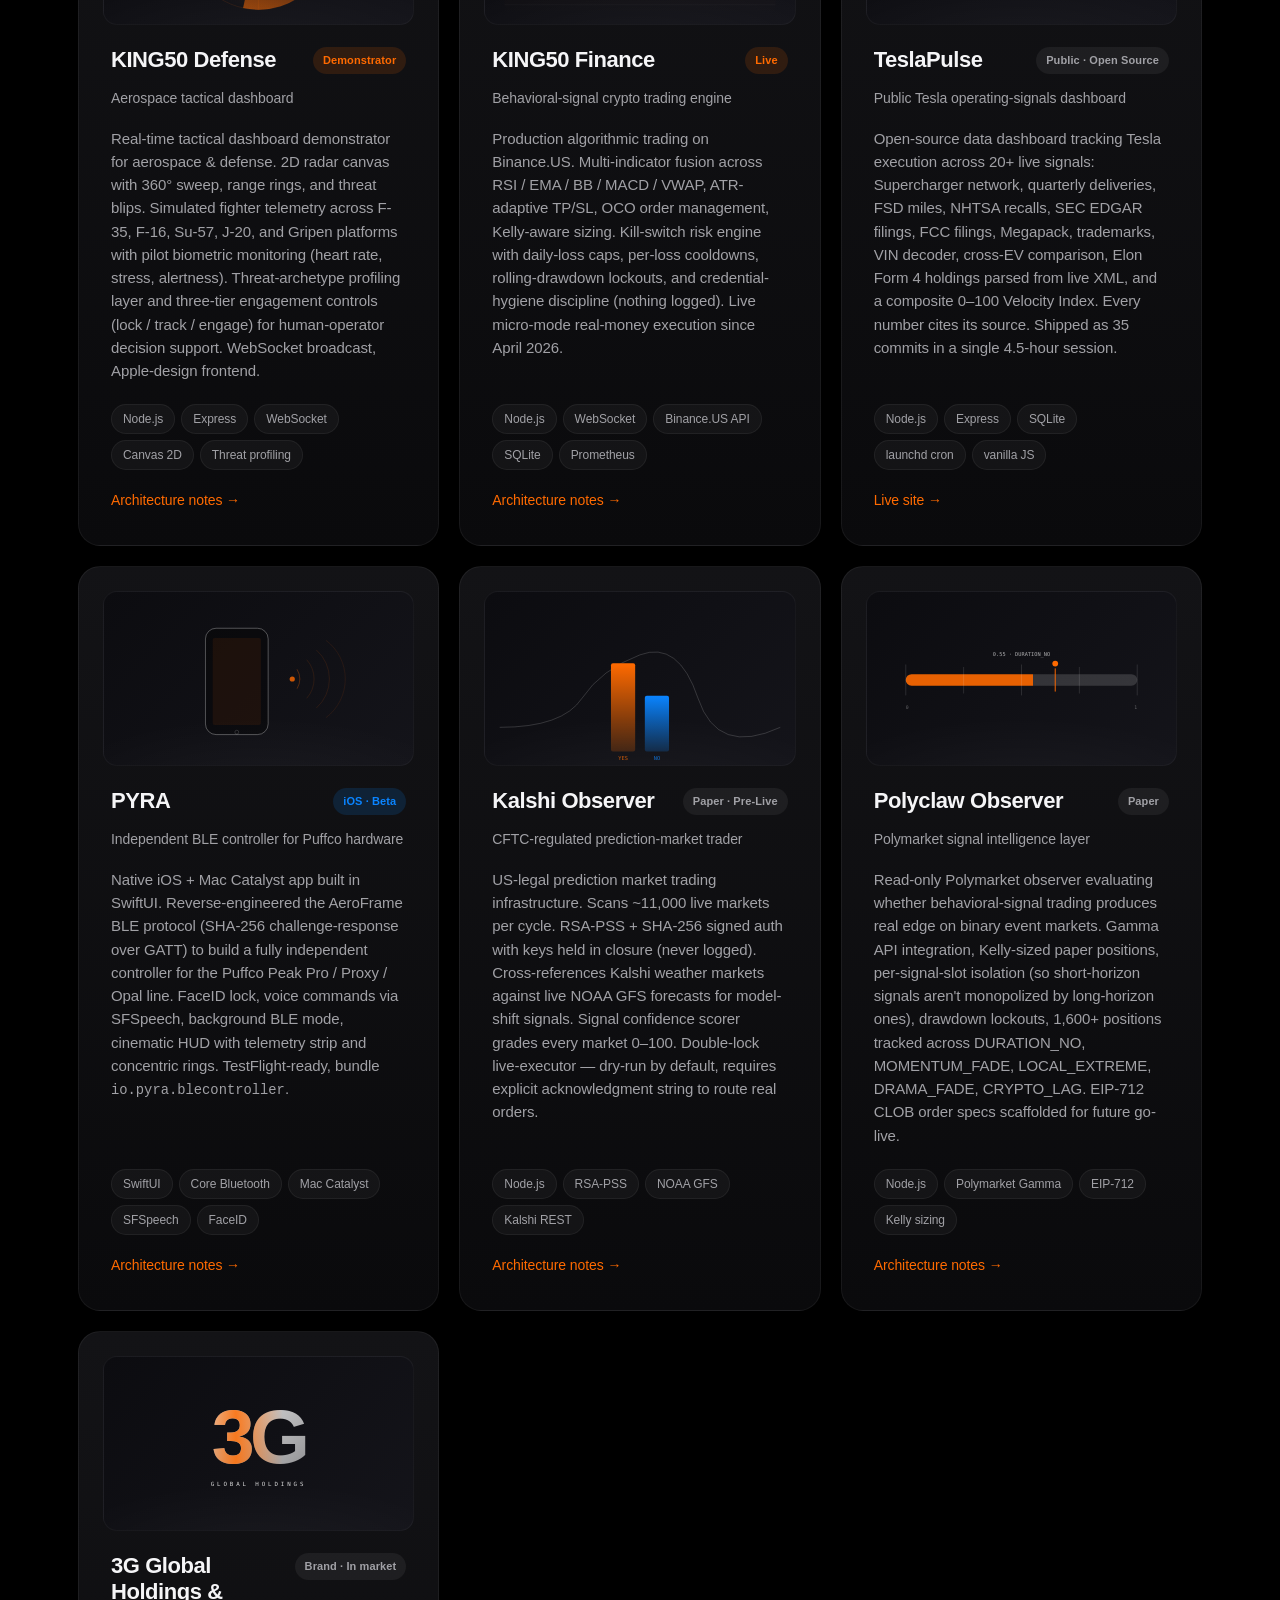
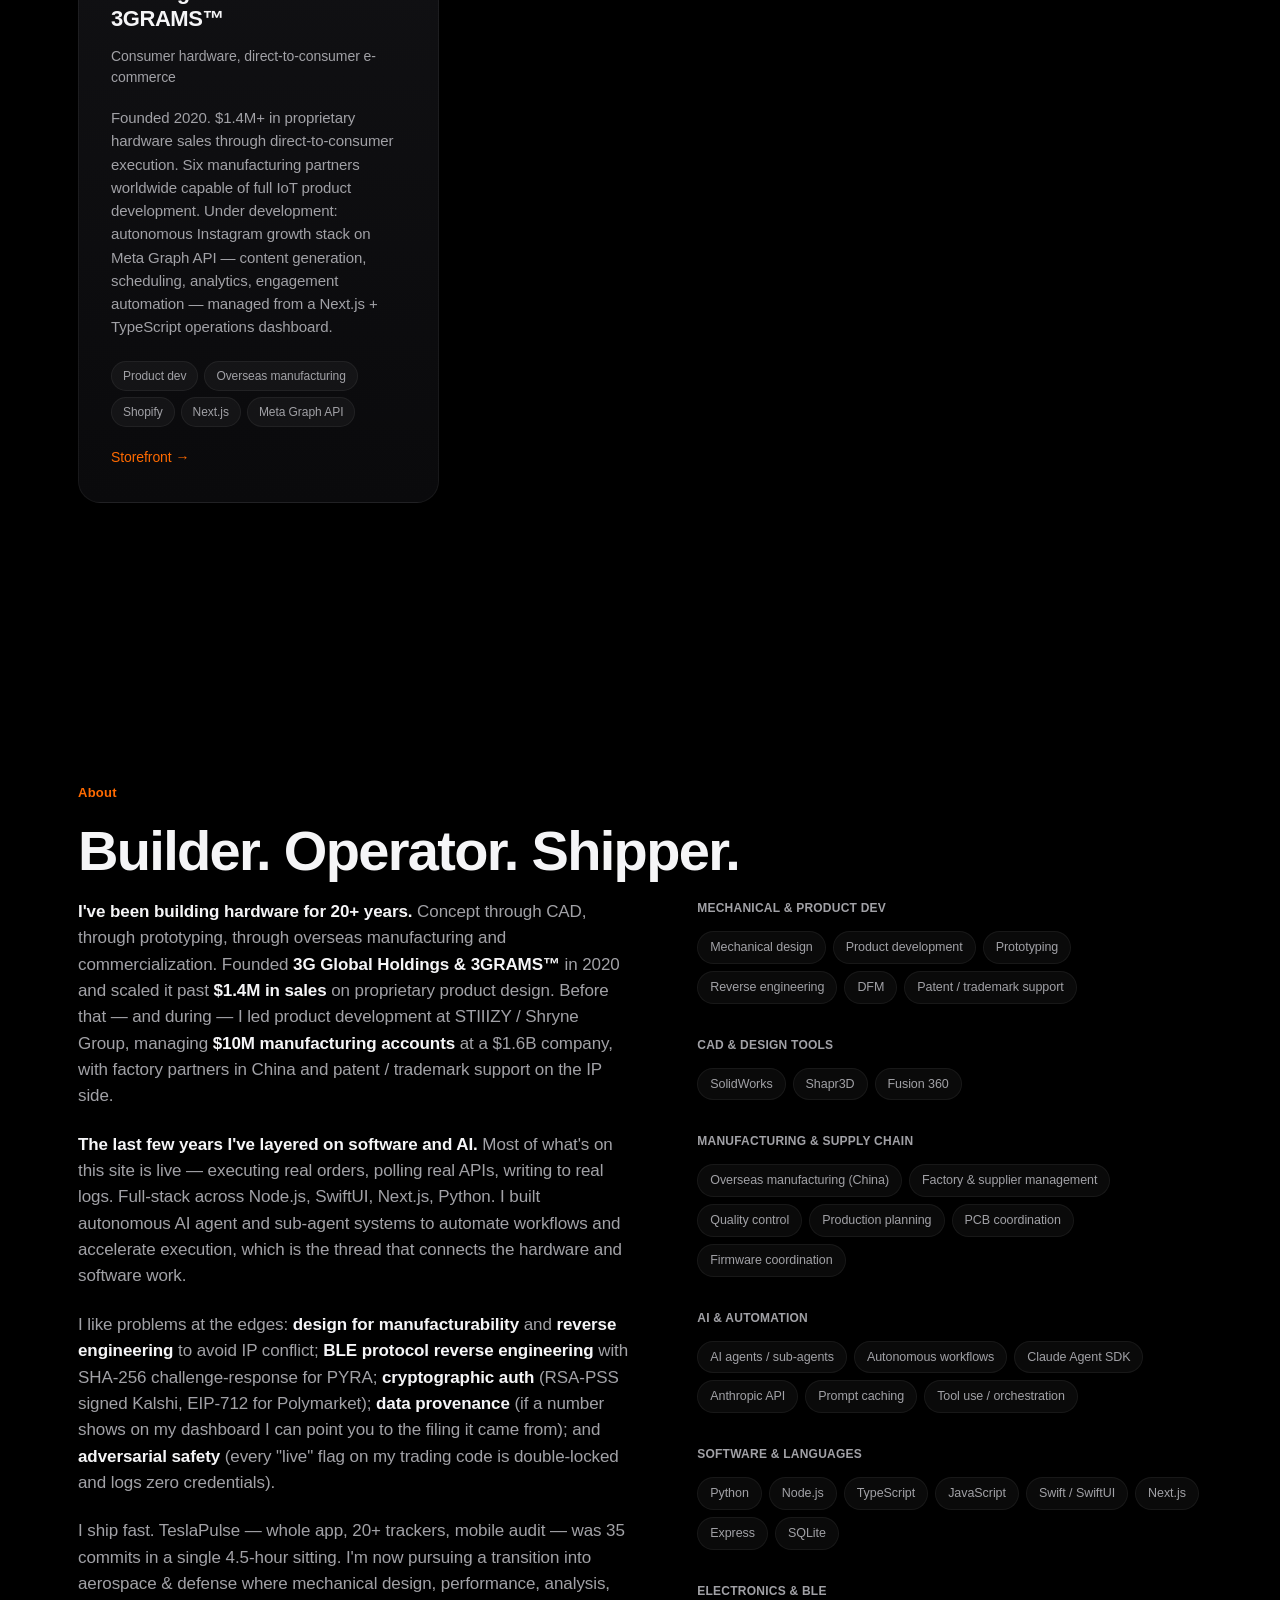
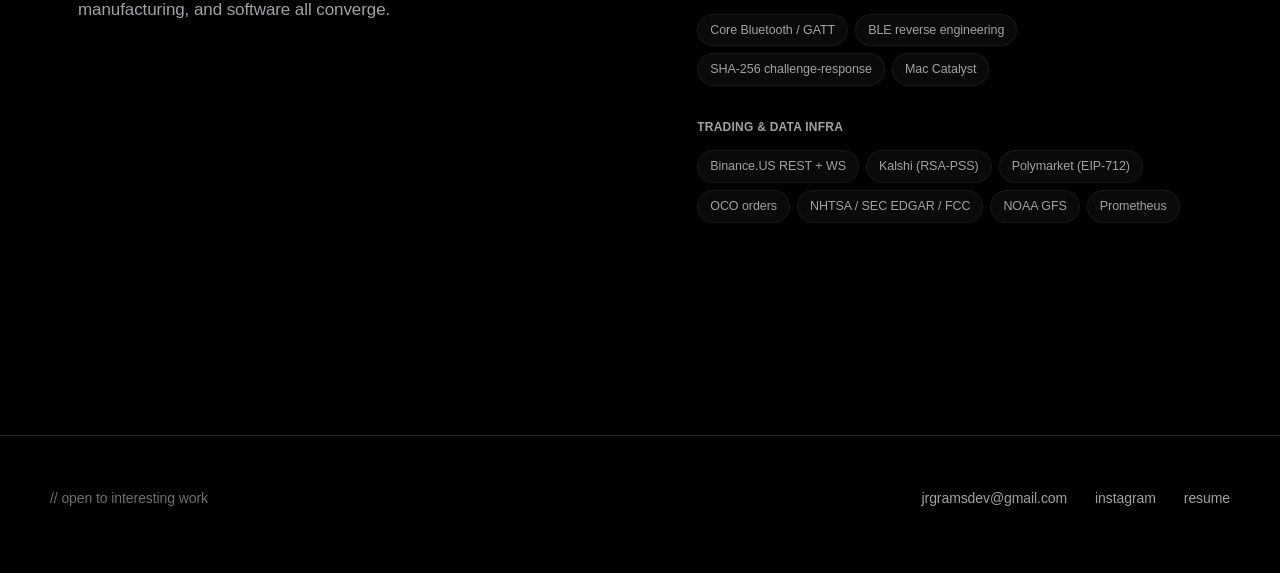
==== commit 632b5b0e: "Drop About Me from home nav — already linked in hero buttons" ====
--- a/index.html
+++ b/index.html
@@ -23,7 +23,6 @@
       <div class="nav-links">
         <a href="#projects">Projects</a>
         <a href="hire.html">Hire</a>
-        <a href="about.html" class="cta">About Me</a>
       </div>
     </div>
   </nav>
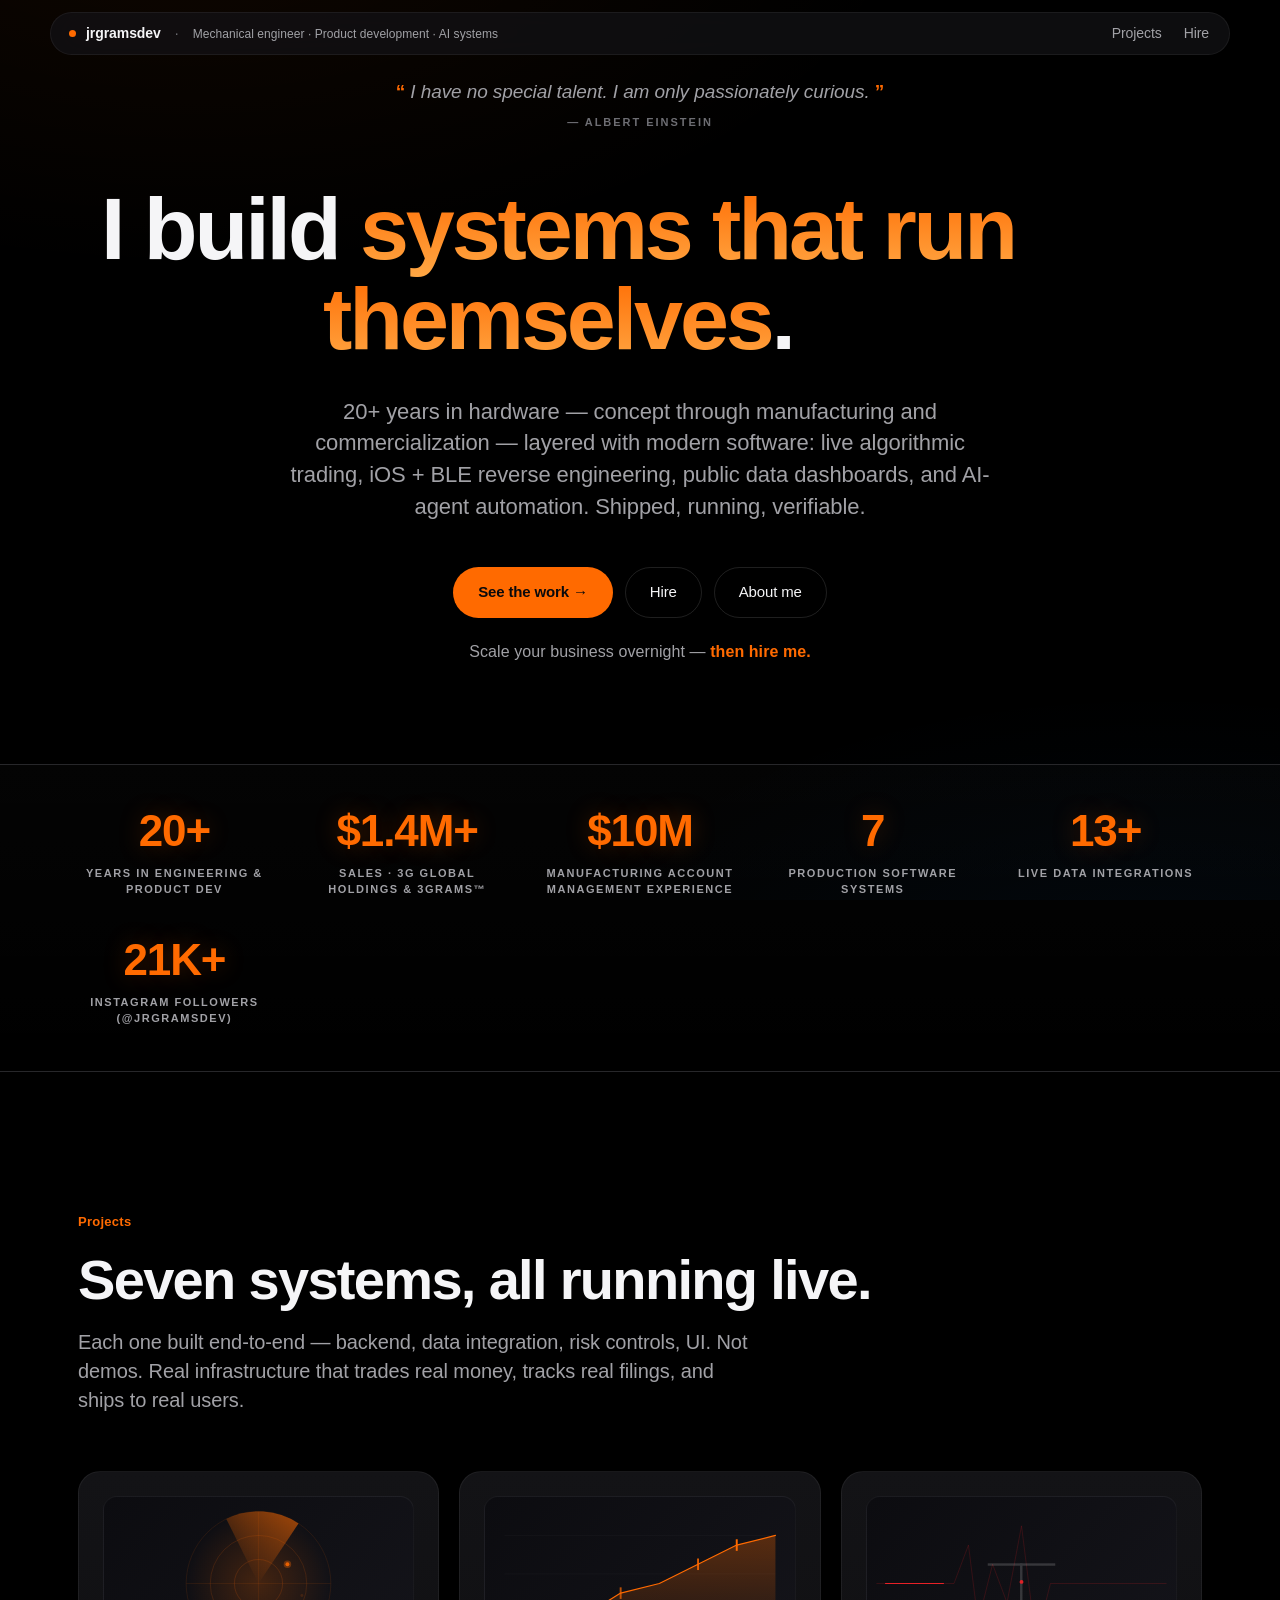
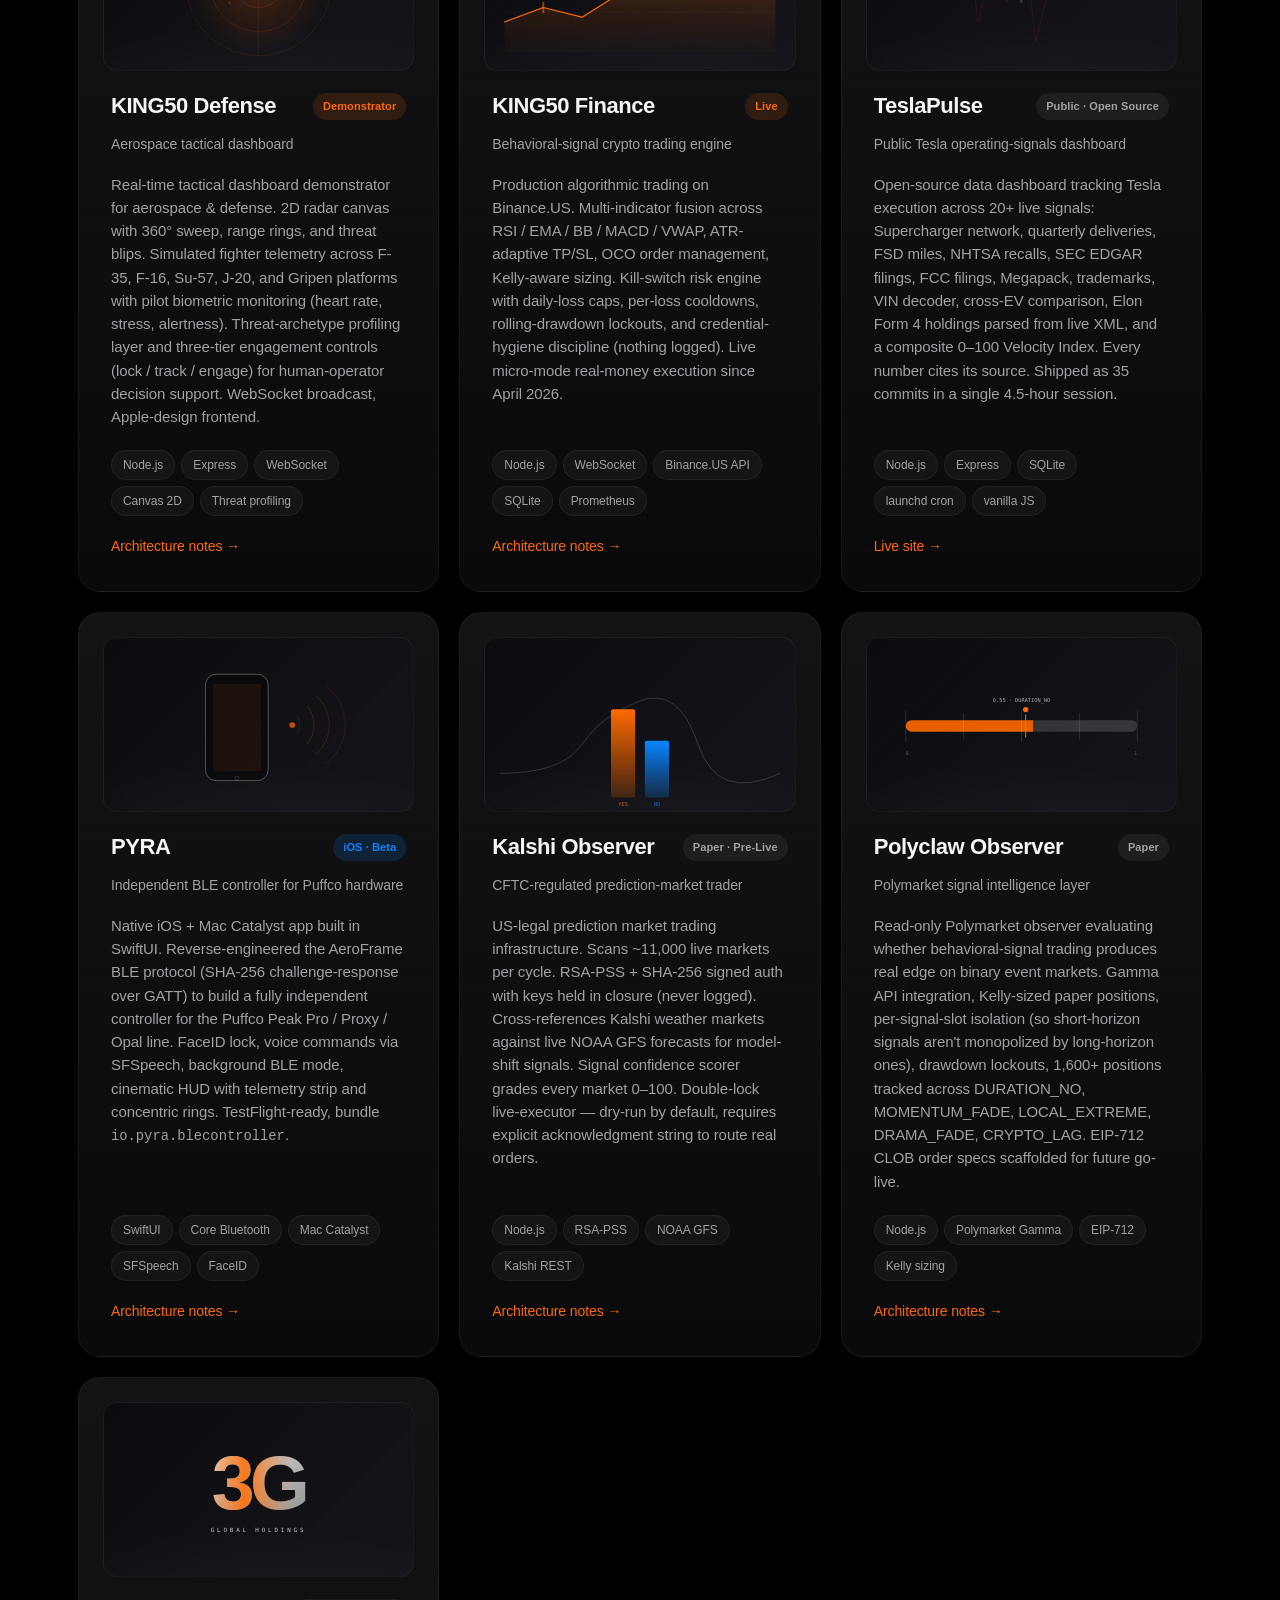
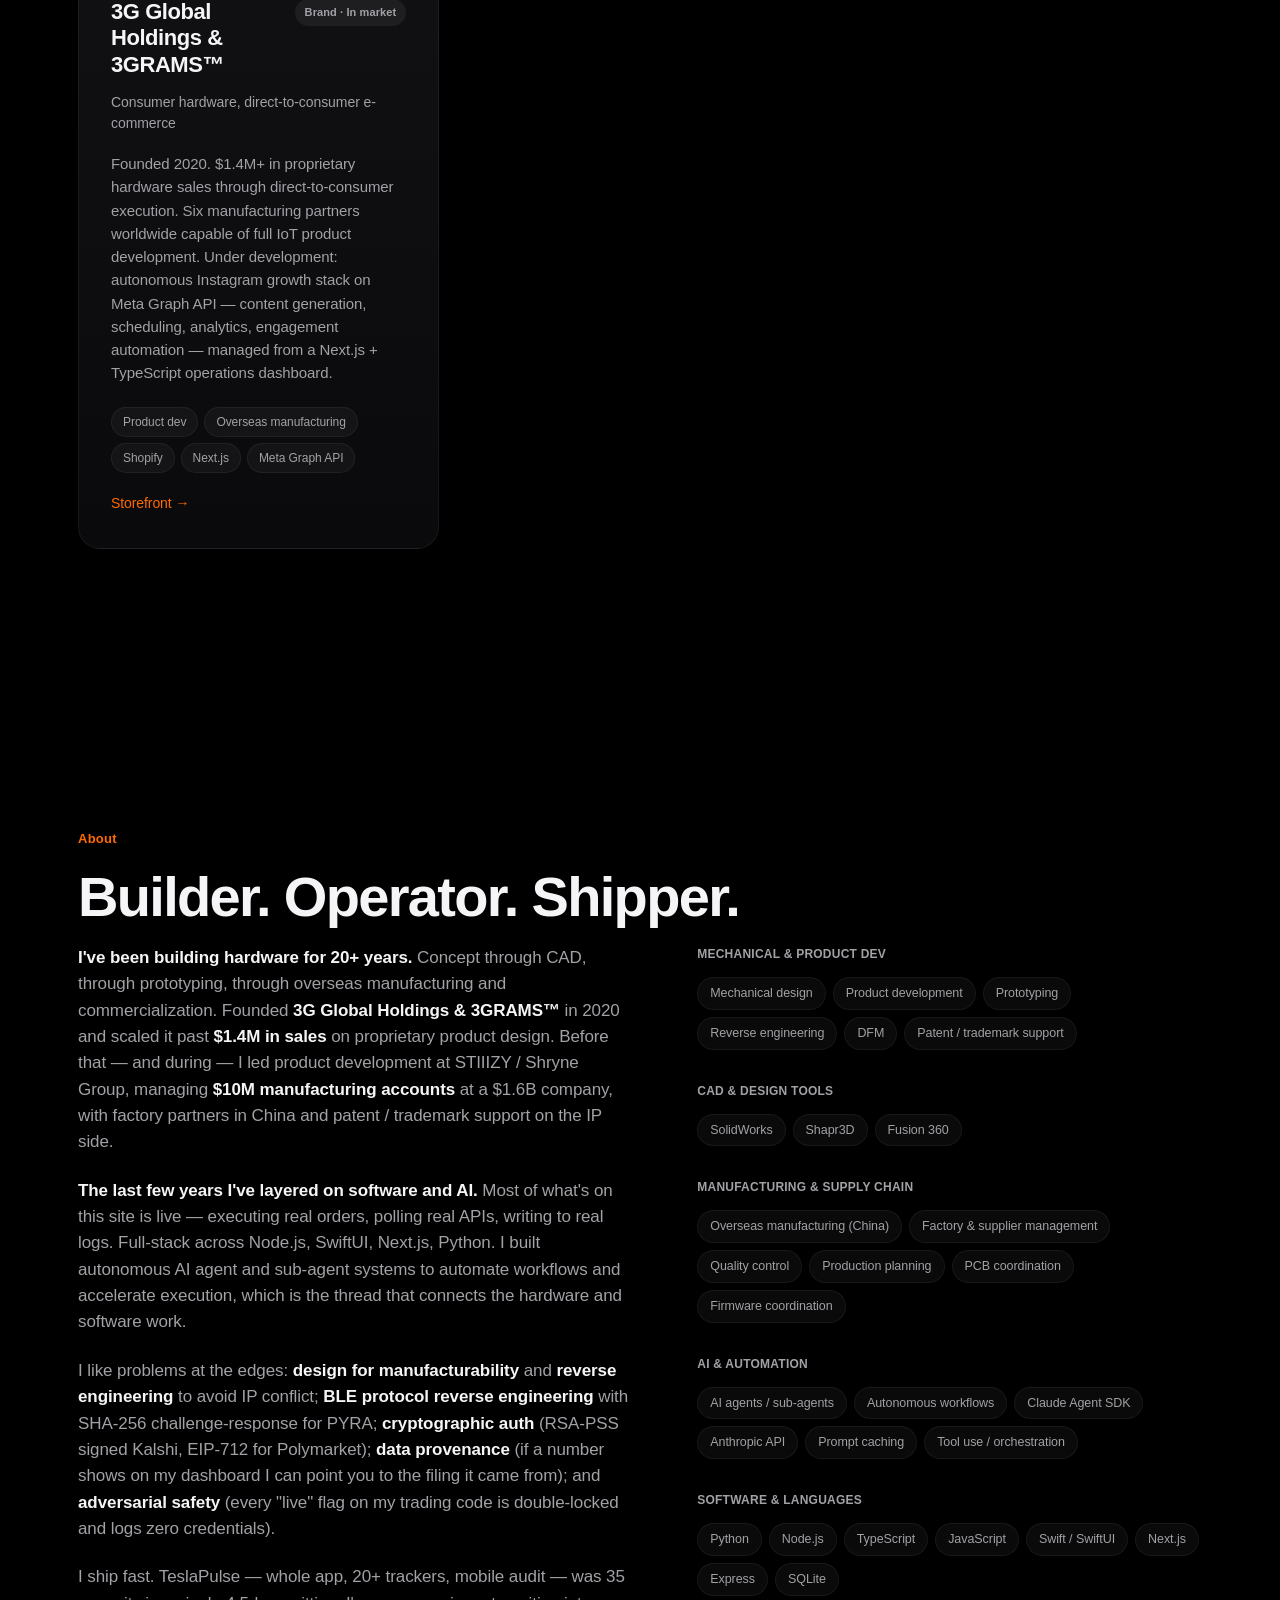
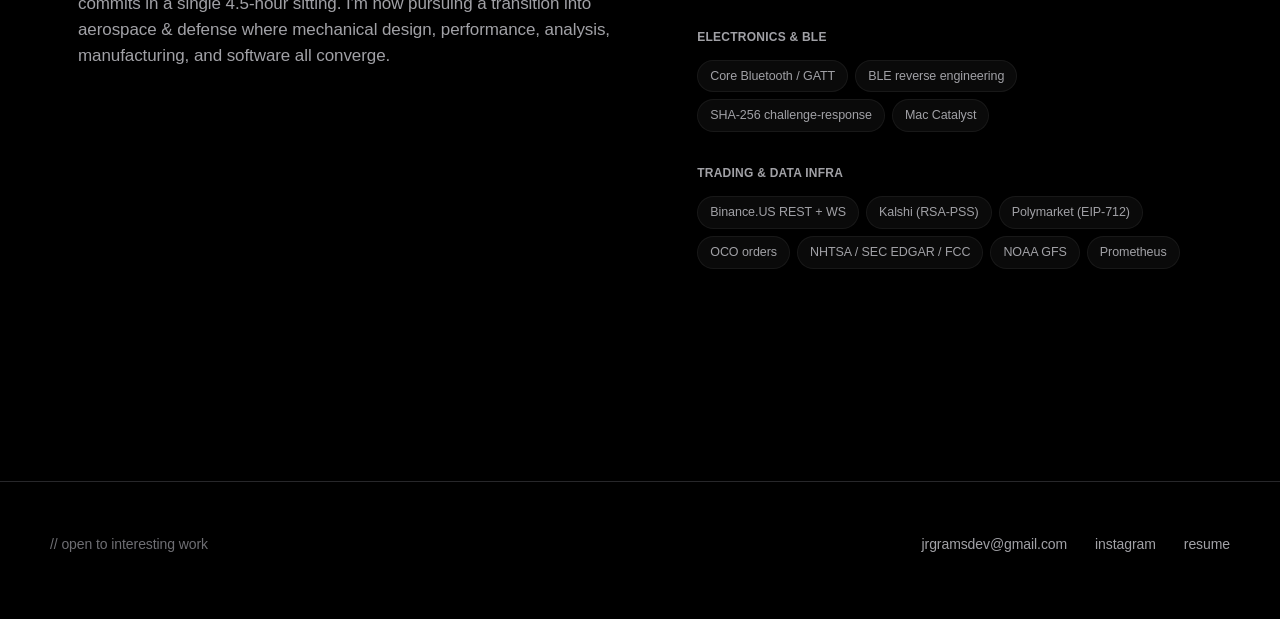
==== commit 9271637f: "Add hero tagline below CTAs: 'Scale your business overnight — then hire me.' Centered, 16px display " ====
--- a/index.html
+++ b/index.html
@@ -5,7 +5,7 @@
   <meta name="viewport" content="width=device-width,initial-scale=1" />
   <title>Joshua Grams · Builder portfolio</title>
   <meta name="description" content="Full-stack engineer shipping algorithmic trading systems, data intelligence dashboards, iOS/BLE apps, and autonomous brand automation." />
-  <link rel="stylesheet" href="style.css?v=10" />
+  <link rel="stylesheet" href="style.css?v=11" />
   <meta property="og:title" content="Joshua Grams · Builder portfolio" />
   <meta property="og:description" content="Trading systems, prediction-market intelligence, iOS apps, and data dashboards. Six live projects, public evidence." />
   <meta property="og:type" content="website" />
@@ -46,6 +46,7 @@
       <a class="btn" href="hire.html">Hire</a>
       <a class="btn" href="about.html">About me</a>
     </div>
+    <p class="hero-tagline">Scale your business overnight — <em>then hire me.</em></p>
   </header>
 
   <!-- STATS -->
--- a/style.css
+++ b/style.css
@@ -101,9 +101,17 @@
 .brand-tag {
   color: var(--fg-dim);
   font-weight: 400;
-  letter-spacing: .005em;
-}
-@media (max-width: 820px) {
+  font-size: 12px;
+  letter-spacing: 0.005em;
+  white-space: nowrap;
+}
+.nav-brand {
+  min-width: 0;
+  overflow: hidden;
+  text-overflow: ellipsis;
+}
+.nav-inner { gap: 12px; }
+@media (max-width: 1024px) {
   .brand-sep, .brand-tag { display: none; }
 }
 .nav-brand .dot {
@@ -264,6 +272,19 @@
 }
 .hero-actions { display: flex; gap: 12px; flex-wrap: wrap; justify-content: center; }
 .hero p.hero-sub { margin-left: auto; margin-right: auto; }
+.hero-tagline {
+  margin: 22px auto 0;
+  font-family: var(--font-display);
+  font-size: 16px;
+  letter-spacing: 0.005em;
+  color: var(--fg-dim);
+  font-weight: 500;
+}
+.hero-tagline em {
+  font-style: normal;
+  color: var(--signal);
+  font-weight: 700;
+}
 
 .btn {
   display: inline-flex; align-items: center; gap: 8px;
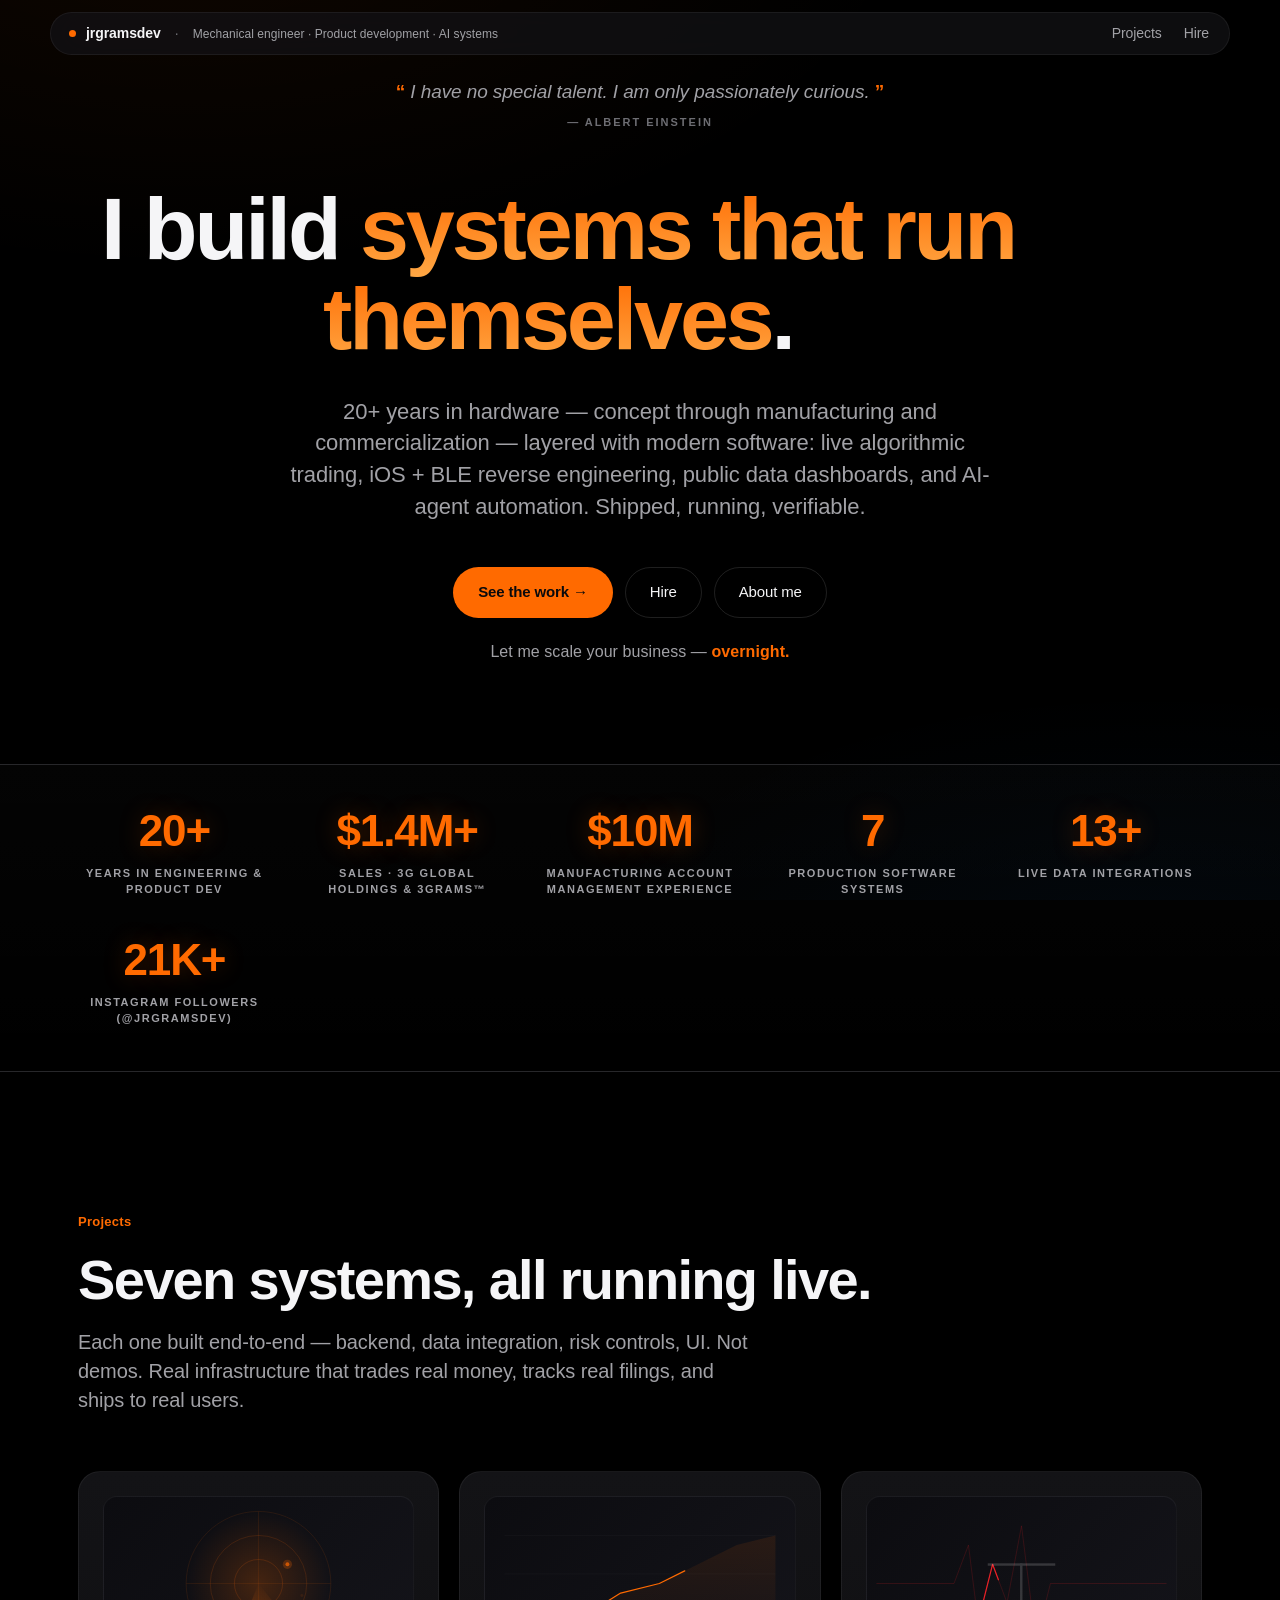
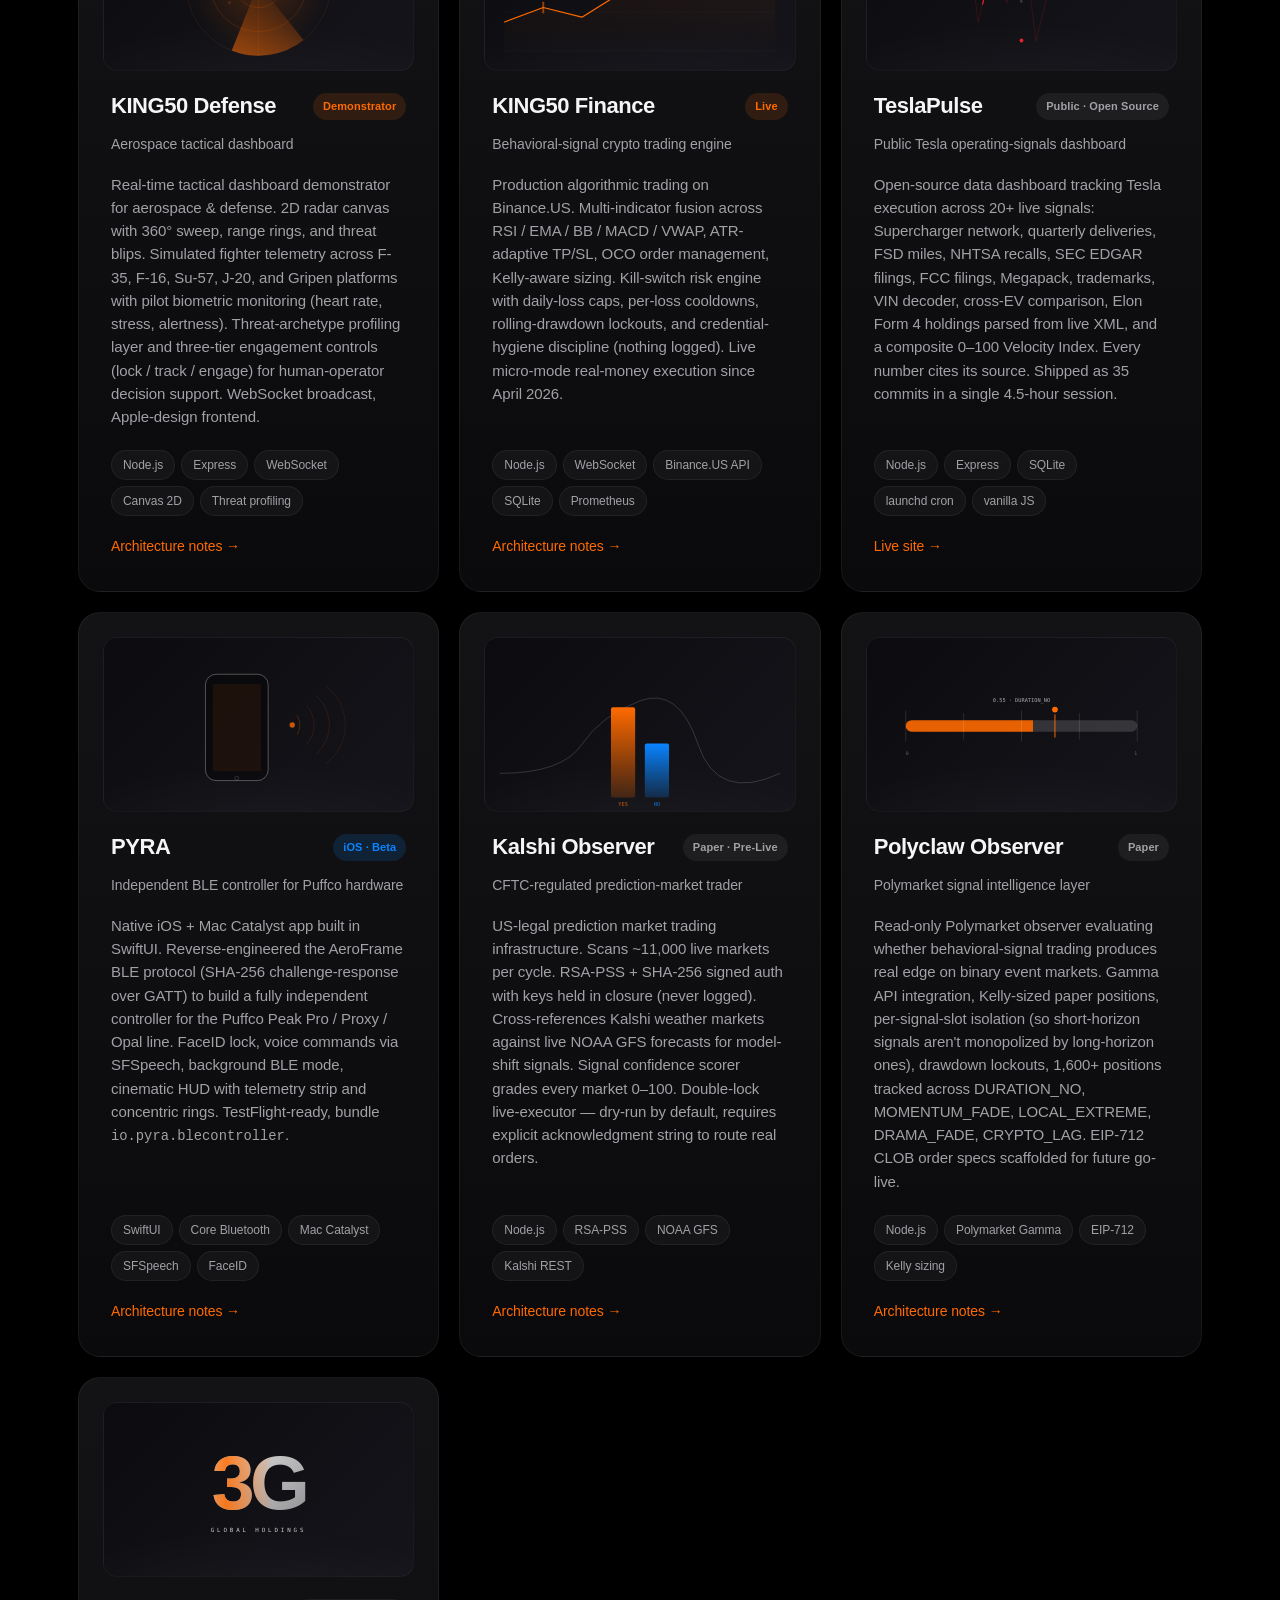
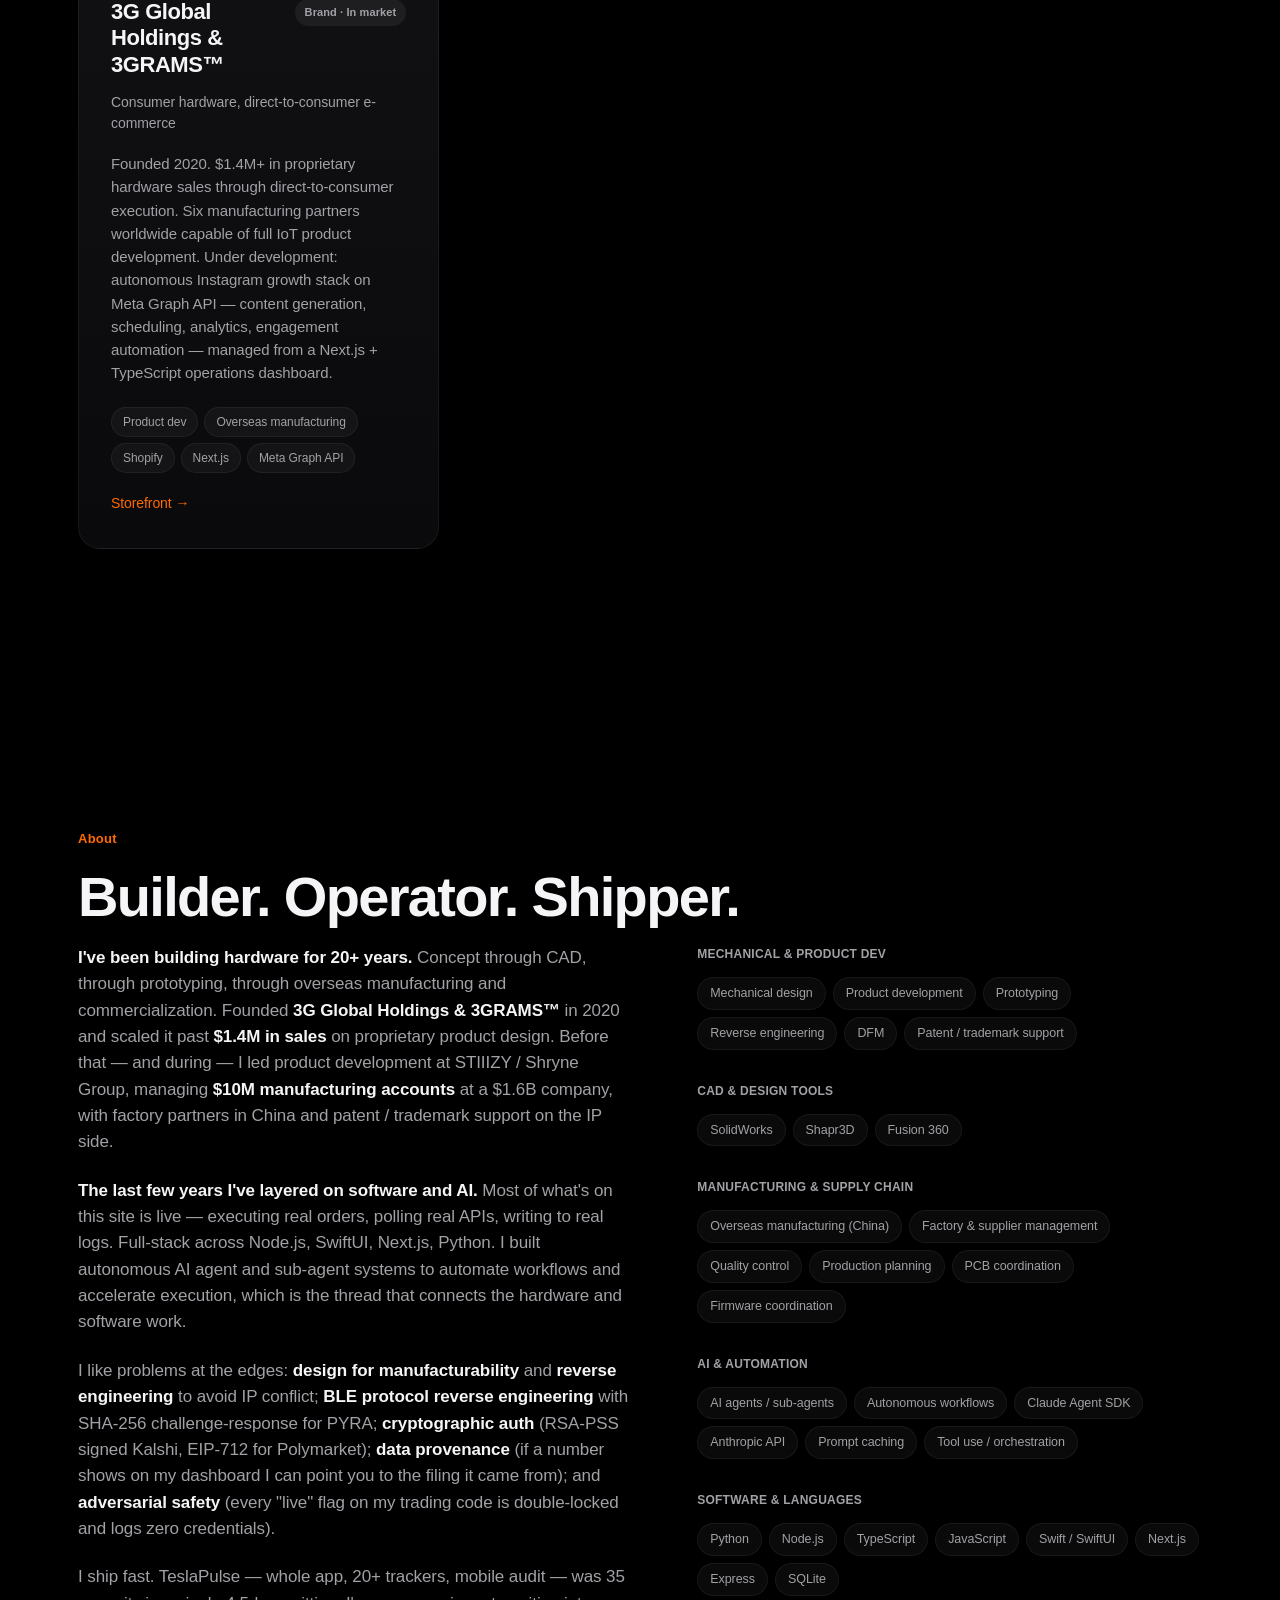
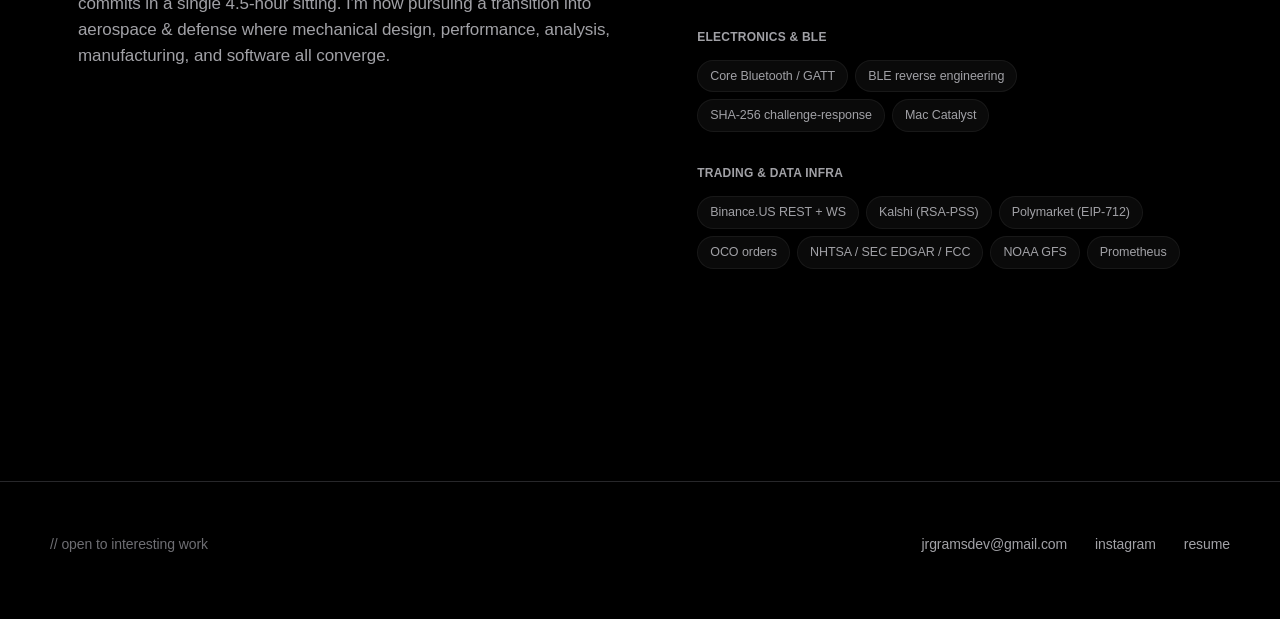
==== commit e00aec0f: "Hero tagline: switch to first-person 'Let me scale your business — overnight.'" ====
--- a/index.html
+++ b/index.html
@@ -46,7 +46,7 @@
       <a class="btn" href="hire.html">Hire</a>
       <a class="btn" href="about.html">About me</a>
     </div>
-    <p class="hero-tagline">Scale your business overnight — <em>then hire me.</em></p>
+    <p class="hero-tagline">Let me scale your business — <em>overnight.</em></p>
   </header>
 
   <!-- STATS -->
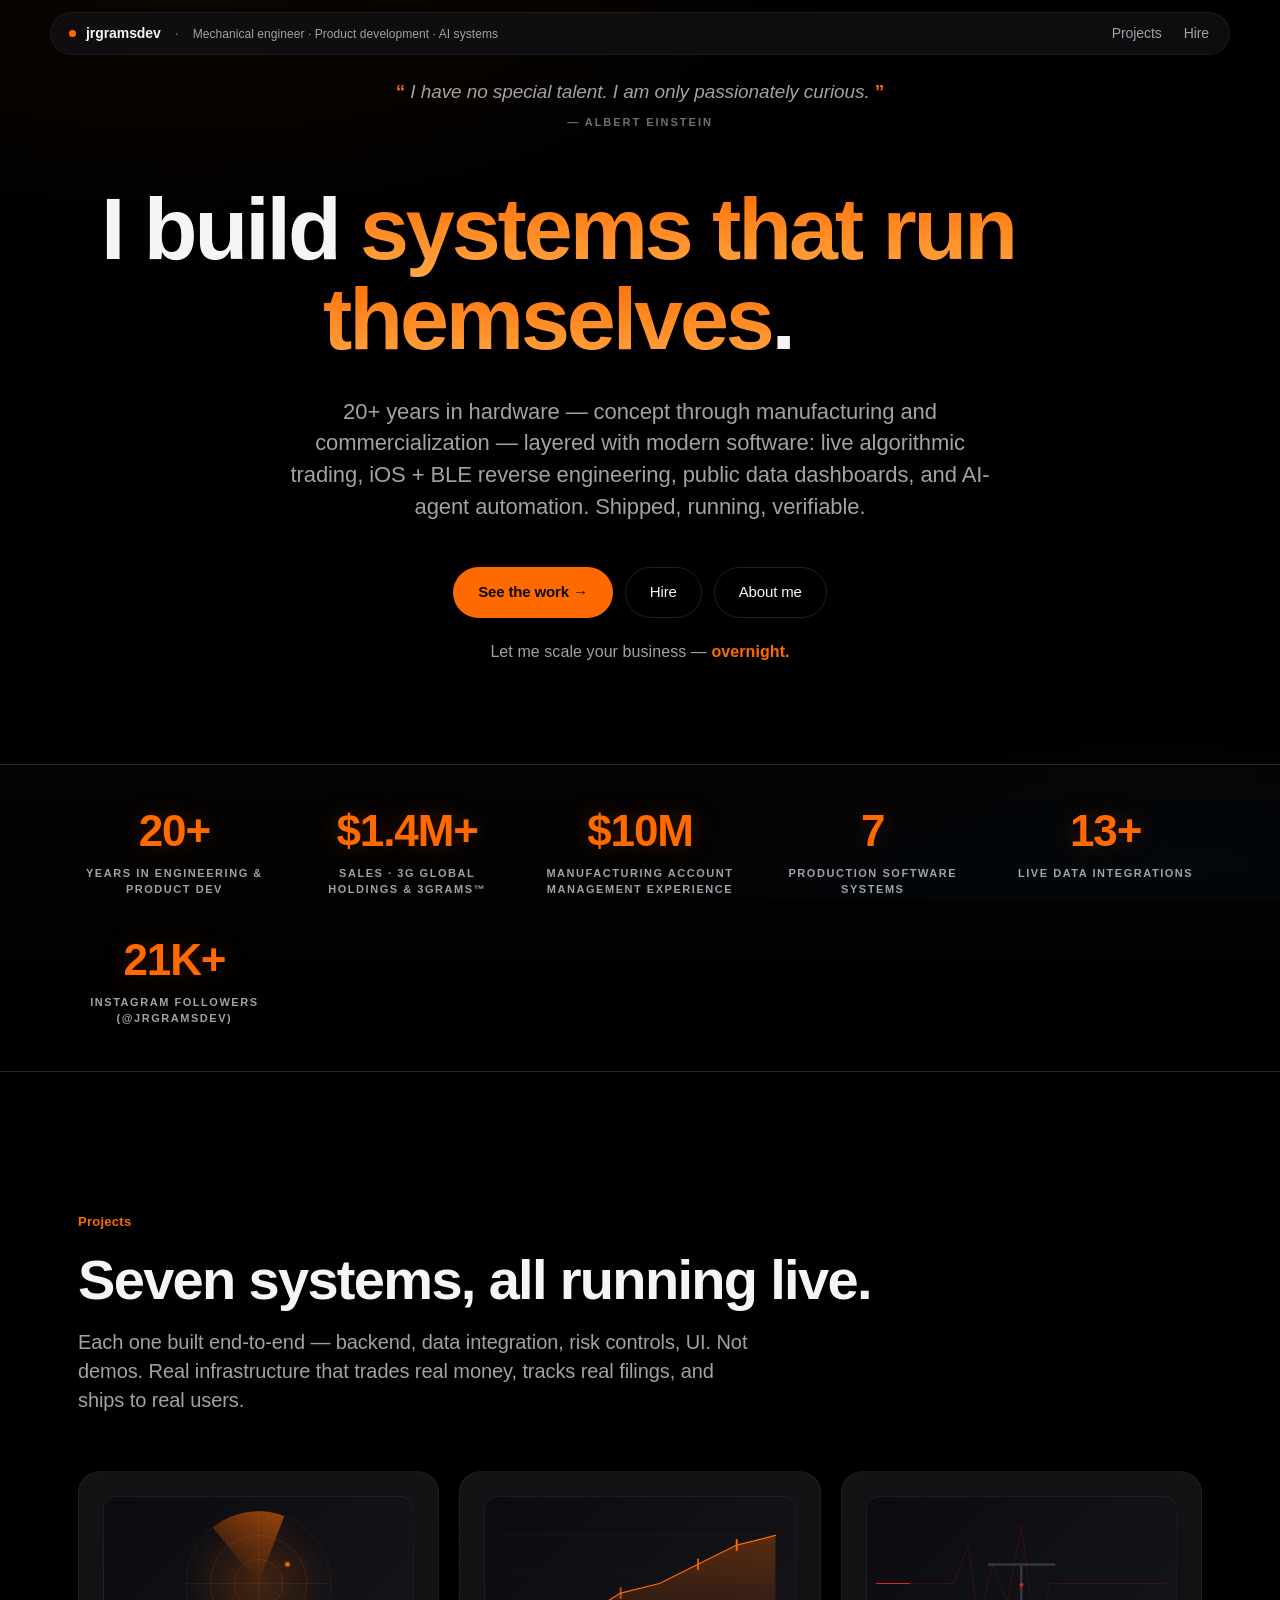
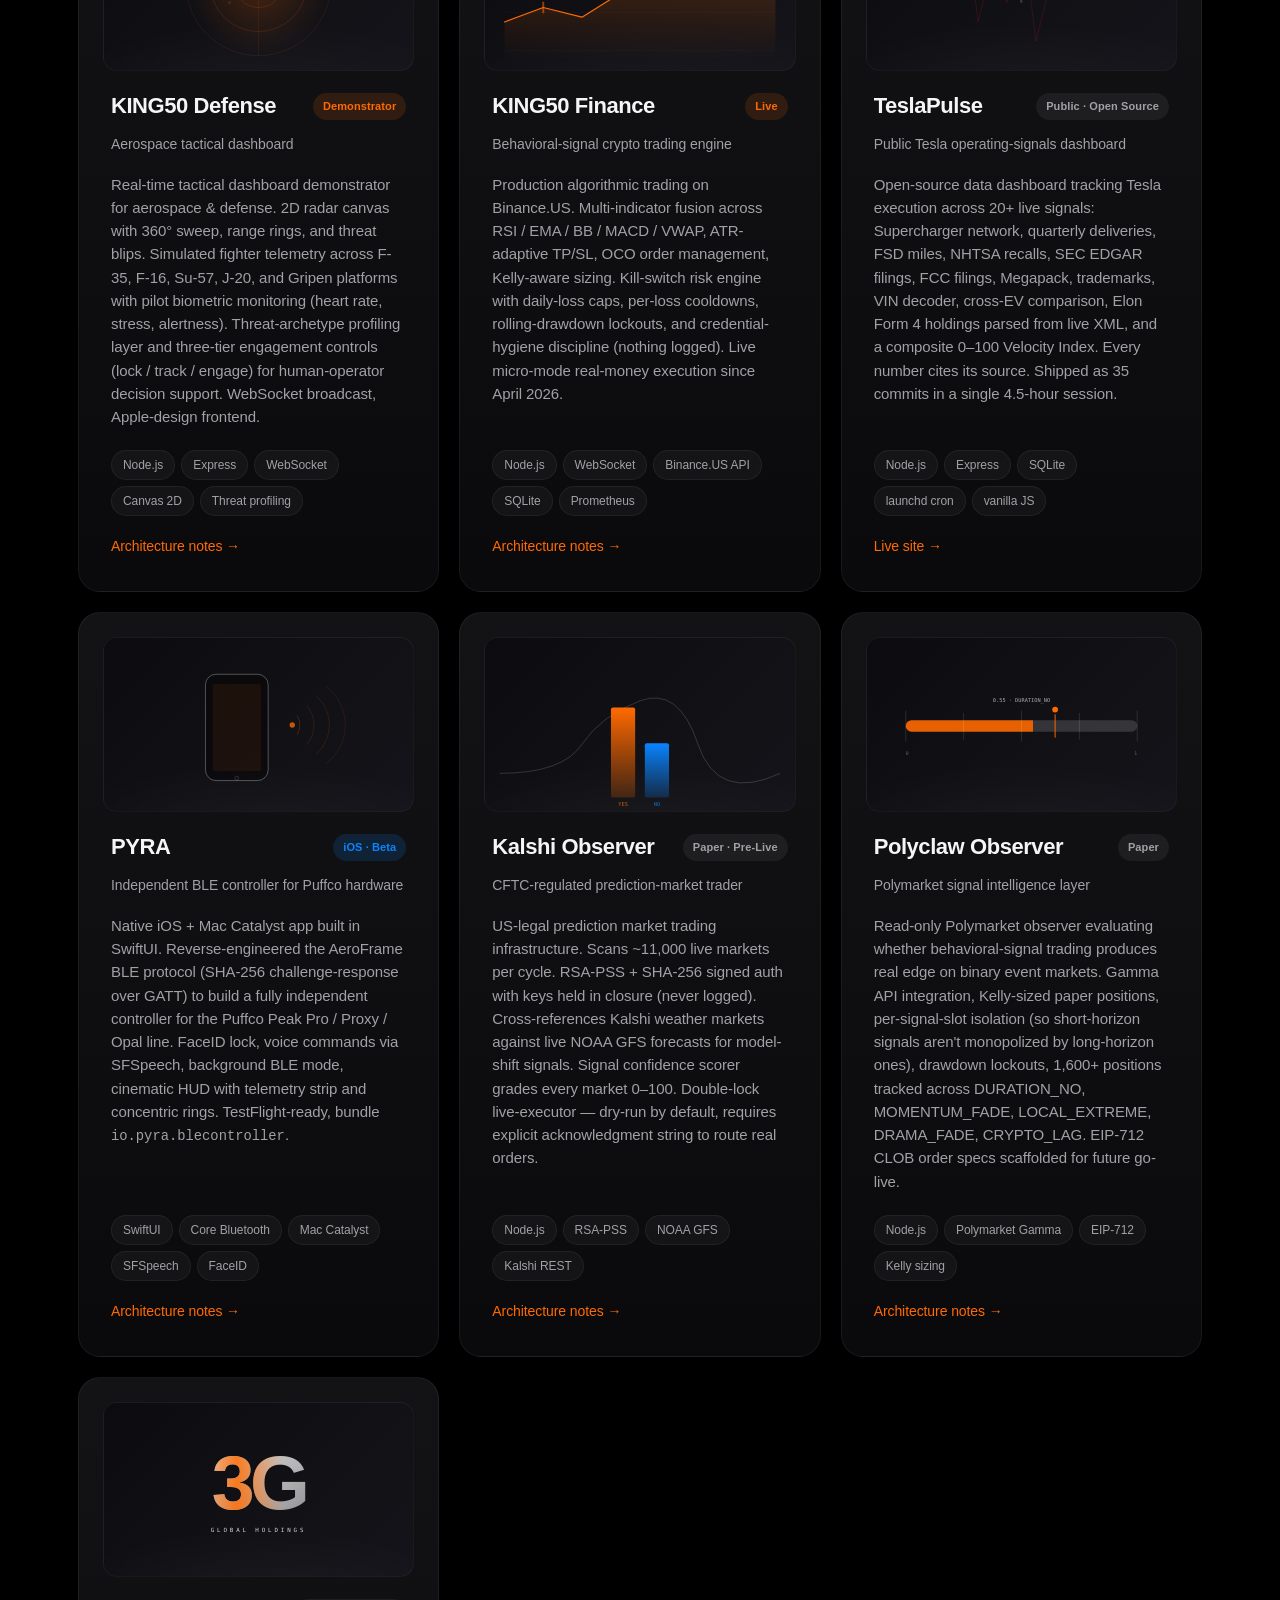
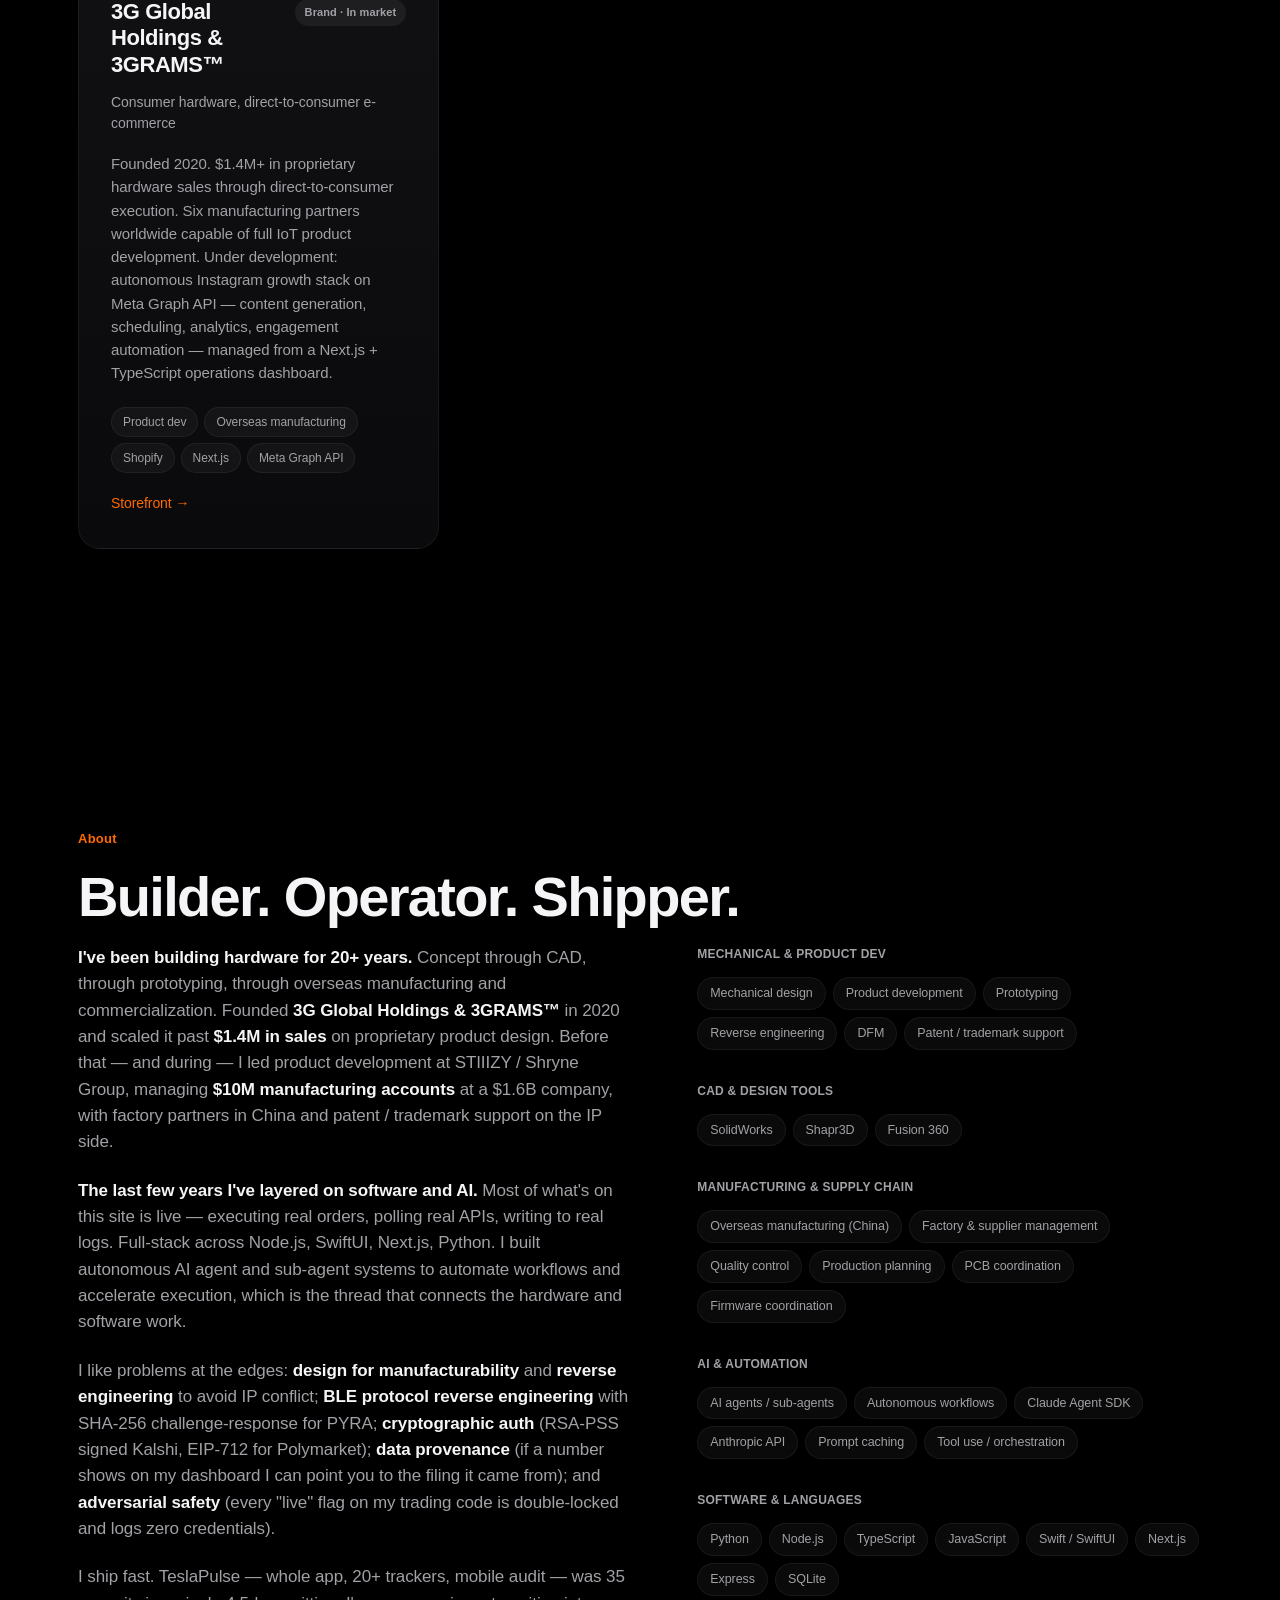
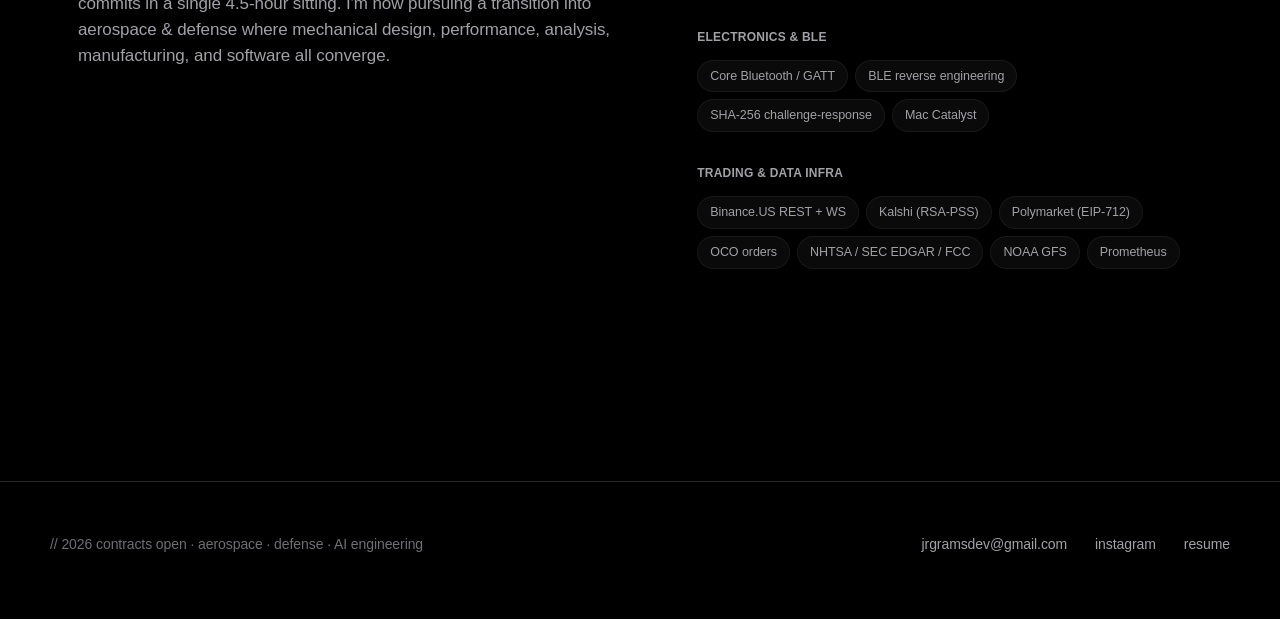
==== commit 2c1b09eb: "Audit cleanup pass 2: extract about-page CSS, add OG previews, refresh footer - Move 224 lines of in" ====
--- a/index.html
+++ b/index.html
@@ -5,10 +5,14 @@
   <meta name="viewport" content="width=device-width,initial-scale=1" />
   <title>Joshua Grams · Builder portfolio</title>
   <meta name="description" content="Full-stack engineer shipping algorithmic trading systems, data intelligence dashboards, iOS/BLE apps, and autonomous brand automation." />
-  <link rel="stylesheet" href="style.css?v=11" />
+  <link rel="stylesheet" href="style.css?v=12" />
   <meta property="og:title" content="Joshua Grams · Builder portfolio" />
   <meta property="og:description" content="Trading systems, prediction-market intelligence, iOS apps, and data dashboards. Six live projects, public evidence." />
   <meta property="og:type" content="website" />
+  <meta property="og:image" content="https://joshuagrams.com/assets/josh-headshot.jpg" />
+  <meta property="og:image:width" content="600" />
+  <meta property="og:image:height" content="900" />
+  <meta name="twitter:card" content="summary_large_image" />
 </head>
 <body>
 
@@ -411,7 +415,7 @@
   <!-- FOOTER -->
   <footer class="footer">
     <div class="footer-inner">
-      <div class="footer-brand">// open to interesting work</div>
+      <div class="footer-brand">// 2026 contracts open · aerospace · defense · AI engineering</div>
       <div class="footer-links">
         <a href="mailto:jrgramsdev@gmail.com">jrgramsdev@gmail.com</a>
         <a href="https://instagram.com/jrgramsdev" target="_blank" rel="noopener">instagram</a>
--- a/style.css
+++ b/style.css
@@ -198,19 +198,213 @@
   position: relative;
   text-align: center;
 }
-.hero-tag {
+/* ============================================================
+   ABOUT PAGE — moved here from inline <style> block
+   ============================================================ */
+.about-hero {
+  max-width: var(--max-w);
+  margin: 0 auto;
+  padding: 36px 28px 24px;
+  text-align: center;
+}
+.about-hero .lead { margin-left: auto; margin-right: auto; }
+.about-portrait {
+  width: 160px; height: 160px;
+  border-radius: 50%;
+  overflow: hidden;
+  margin: 0 auto 24px;
+  border: 3px solid var(--signal);
+  box-shadow: 0 0 0 4px rgba(255, 106, 0, 0.10), 0 16px 40px rgba(0, 0, 0, 0.45);
+  background: var(--bg-2);
+}
+.about-portrait img {
+  width: 100%; height: 100%;
+  object-fit: cover;
+  object-position: center 25%;
+  display: block;
+}
+@media (max-width: 600px) {
+  .about-portrait { width: 130px; height: 130px; margin-bottom: 18px; }
+}
+.about-kicker {
+  font-size: 11px;
+  letter-spacing: 0.22em;
+  text-transform: uppercase;
+  color: var(--fg-dim);
+  font-weight: 600;
+  margin-bottom: 14px;
+  display: inline-flex;
+  align-items: center;
+}
+.about-kicker .dot {
+  display: inline-block;
+  width: 8px; height: 8px;
+  border-radius: 50%;
+  background: var(--signal);
+  box-shadow: 0 0 12px var(--signal);
+  margin-right: 10px;
+  animation: about-pulse 2s ease-in-out infinite;
+}
+@keyframes about-pulse { 0%,100% { opacity: 1; } 50% { opacity: 0.4; } }
+.about-hero h1 {
+  font-family: var(--font-display);
+  font-size: clamp(36px, 5.2vw, 64px);
+  line-height: 1.05;
+  font-weight: 700;
+  letter-spacing: -0.028em;
+  margin: 0 0 16px;
+}
+.about-hero h1 em { color: var(--signal); font-style: normal; font-weight: 700; }
+.about-hero .lead {
+  font-size: clamp(15px, 1.6vw, 18px);
+  line-height: 1.6;
+  color: var(--fg-dim);
+  max-width: 780px;
+}
+.about-hero .lead strong { color: var(--fg); font-weight: 500; }
+@media (max-width: 600px) { .about-hero { padding: 8px 18px 8px; margin-top: 0; } }
+
+.about-facts {
+  max-width: var(--max-w);
+  margin: 32px auto 0;
+  padding: 0 28px;
+  display: grid;
+  grid-template-columns: repeat(auto-fit, minmax(180px, 1fr));
+  gap: 14px;
+}
+.fact {
+  border: 1px solid var(--fg-line);
+  border-radius: var(--radius);
+  padding: 24px 22px;
+  background: var(--bg-2);
+  text-align: center;
+}
+.fact-num {
+  font-family: var(--font-display);
+  font-size: 36px;
+  font-weight: 700;
+  letter-spacing: -0.02em;
+  color: var(--signal);
+  line-height: 1;
+  margin-bottom: 10px;
+  font-variant-numeric: tabular-nums;
+  text-shadow: 0 0 24px rgba(255, 106, 0, 0.25);
+}
+.fact-label {
+  font-size: 11px;
+  color: var(--fg-dim);
+  line-height: 1.5;
+  font-weight: 600;
+  letter-spacing: 0.14em;
+  text-transform: uppercase;
+}
+.fact-label strong { color: var(--fg); font-weight: 500; }
+@media (max-width: 600px) { .about-facts { padding: 0 18px; } }
+
+.about-section {
+  max-width: 820px;
+  margin: 64px auto 0;
+  padding: 0 28px;
+}
+.about-section h2 {
+  font-family: var(--font-display);
+  font-size: 13px;
+  letter-spacing: 0.18em;
+  text-transform: uppercase;
+  color: var(--signal);
+  font-weight: 700;
+  margin: 0 0 18px;
+  position: relative;
+  padding-bottom: 10px;
+}
+.about-section h2::after {
+  content: '';
+  display: block;
+  width: 28px; height: 2px;
+  background: var(--signal);
+  position: absolute; bottom: 0; left: 0;
+}
+.about-section p {
+  color: var(--fg-dim);
+  font-size: 16px;
+  line-height: 1.7;
+  margin: 0 0 14px;
+}
+.about-section p strong { color: var(--fg); font-weight: 500; }
+.about-section em.signal { color: var(--signal); font-style: normal; font-weight: 600; }
+@media (max-width: 600px) { .about-section { padding: 0 18px; } }
+
+.pull-quote {
+  max-width: 920px;
+  margin: 80px auto 0;
+  padding: 56px 36px;
+  text-align: center;
+  border-top: 1px solid var(--fg-line);
+  border-bottom: 1px solid var(--fg-line);
+  background:
+    radial-gradient(600px 200px at 50% 0%, rgba(255, 106, 0, 0.06), transparent 70%),
+    radial-gradient(600px 200px at 50% 100%, rgba(255, 106, 0, 0.04), transparent 70%);
+}
+.pull-quote blockquote {
+  font-family: var(--font-display);
+  font-size: clamp(22px, 3vw, 34px);
+  font-weight: 600;
+  letter-spacing: -0.018em;
+  line-height: 1.25;
+  color: var(--fg);
+  margin: 0 auto 20px;
+  max-width: 760px;
+  font-style: italic;
+}
+.pull-quote blockquote::before,
+.pull-quote blockquote::after { color: var(--signal); font-weight: 700; font-style: normal; }
+.pull-quote blockquote::before { content: '“ '; }
+.pull-quote blockquote::after  { content: ' ”'; }
+.pull-quote cite {
+  display: block;
+  font-style: normal;
+  font-size: 13px;
+  letter-spacing: 0.18em;
+  text-transform: uppercase;
+  color: var(--fg-dim);
+  font-weight: 600;
+}
+@media (max-width: 600px) { .pull-quote { padding: 42px 22px; margin-top: 56px; } }
+
+.interests {
+  display: flex;
+  flex-wrap: wrap;
+  gap: 8px;
+  margin-top: 16px;
+}
+.interest-chip {
+  display: inline-flex;
+  align-items: center;
+  gap: 8px;
+  padding: 8px 16px;
+  border: 1px solid var(--fg-line);
+  border-radius: 999px;
+  background: var(--bg-2);
   font-size: 13px;
   font-weight: 500;
-  color: var(--fg-dim);
-  letter-spacing: .01em;
-  margin: 0 auto 28px;
-  width: fit-content;
-  display: flex; align-items: center; gap: 10px;
-  padding: 7px 14px;
-  background: rgba(255, 255, 255, .04);
-  border: 1px solid rgba(255, 255, 255, .07);
-  border-radius: 999px;
-}
+  color: var(--fg);
+}
+.interest-chip .ico { color: var(--signal); }
+
+.about-close {
+  max-width: 860px;
+  margin: 72px auto 0;
+  padding: 44px 36px 56px;
+  text-align: center;
+}
+.about-close p {
+  color: var(--fg-dim);
+  font-size: 15px;
+  line-height: 1.7;
+  margin: 0 auto 22px;
+  max-width: 640px;
+}
+.about-close .btn { font-size: 14px; }
 
 /* Einstein quote banner used on home + hire pages */
 .home-quote {
@@ -242,11 +436,6 @@
   margin-top: 8px;
 }
 @media (max-width: 600px) { .home-quote { padding: 16px 18px 0; } }
-.hero-tag .dot {
-  width: 6px; height: 6px; border-radius: 50%;
-  background: var(--signal);
-  box-shadow: 0 0 8px rgba(255, 106, 0, .6);
-}
 .hero h1 {
   font-family: var(--font-display);
   font-size: 88px;
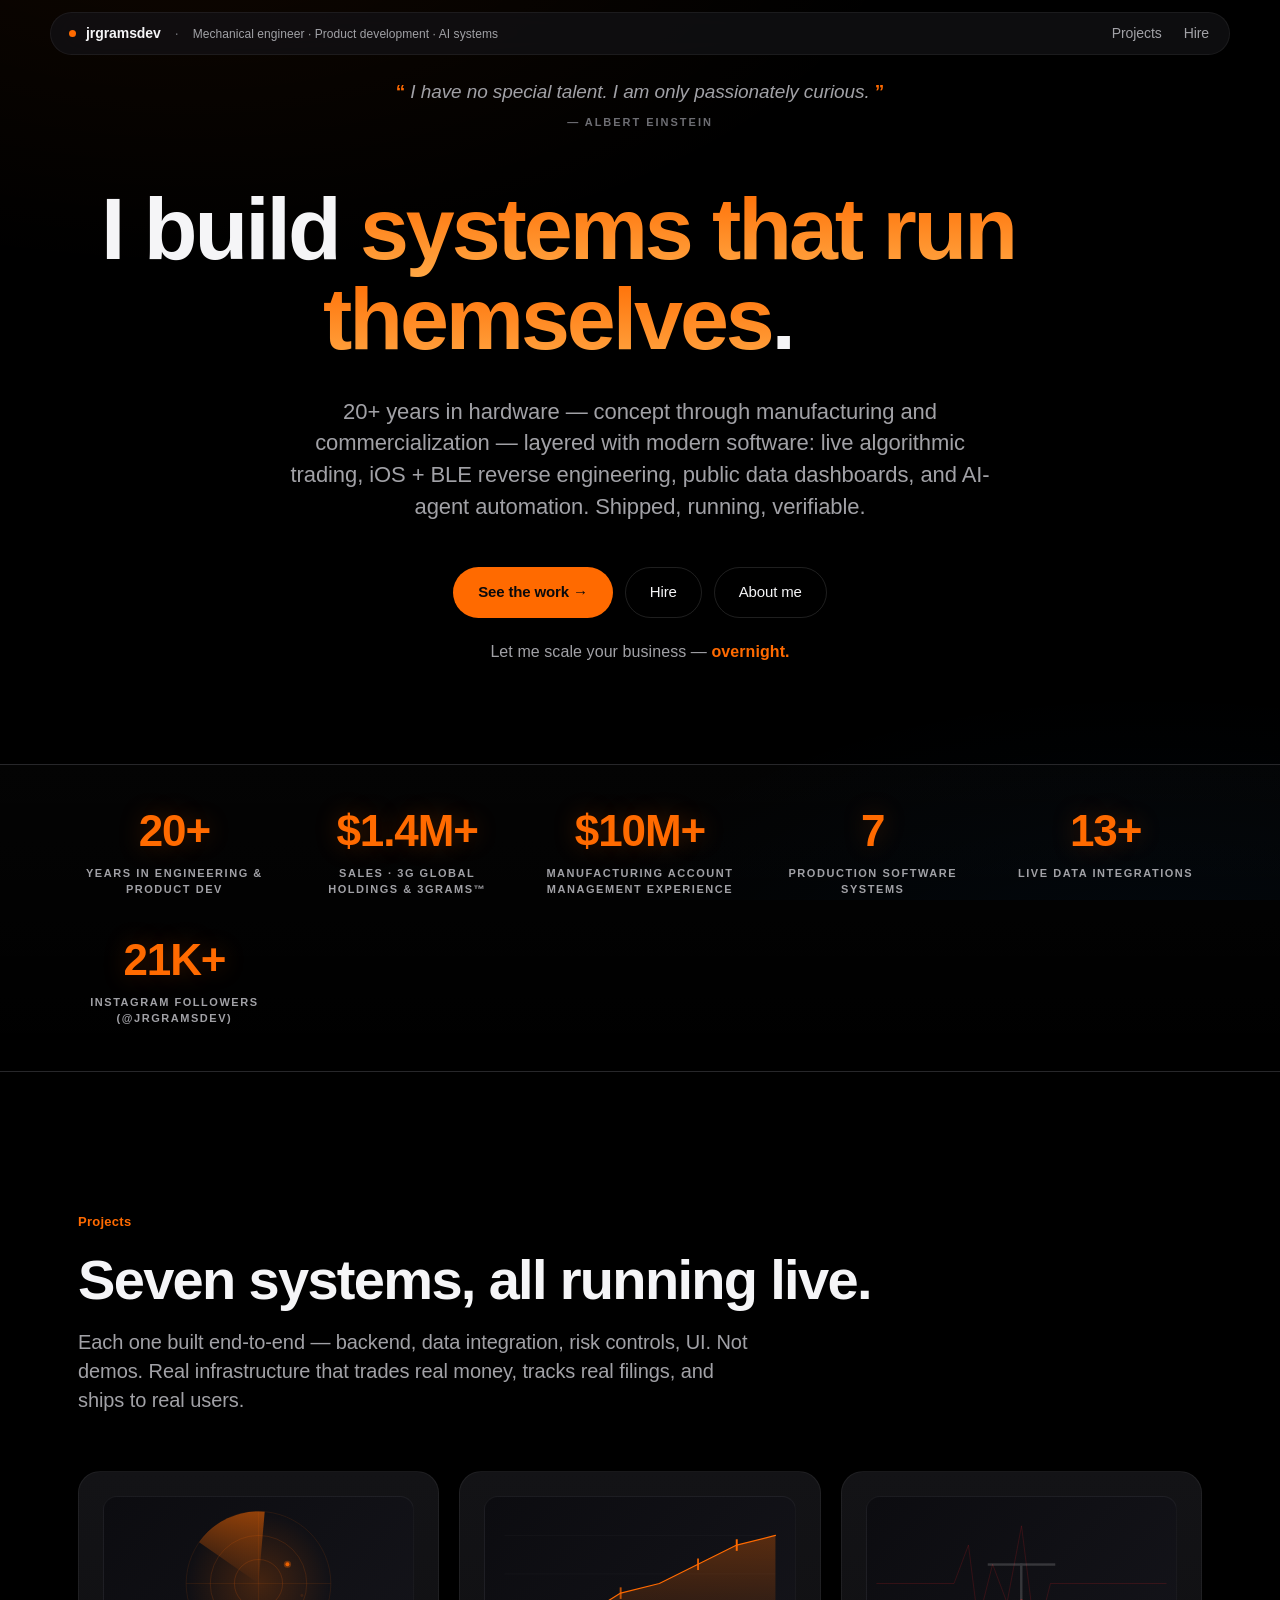
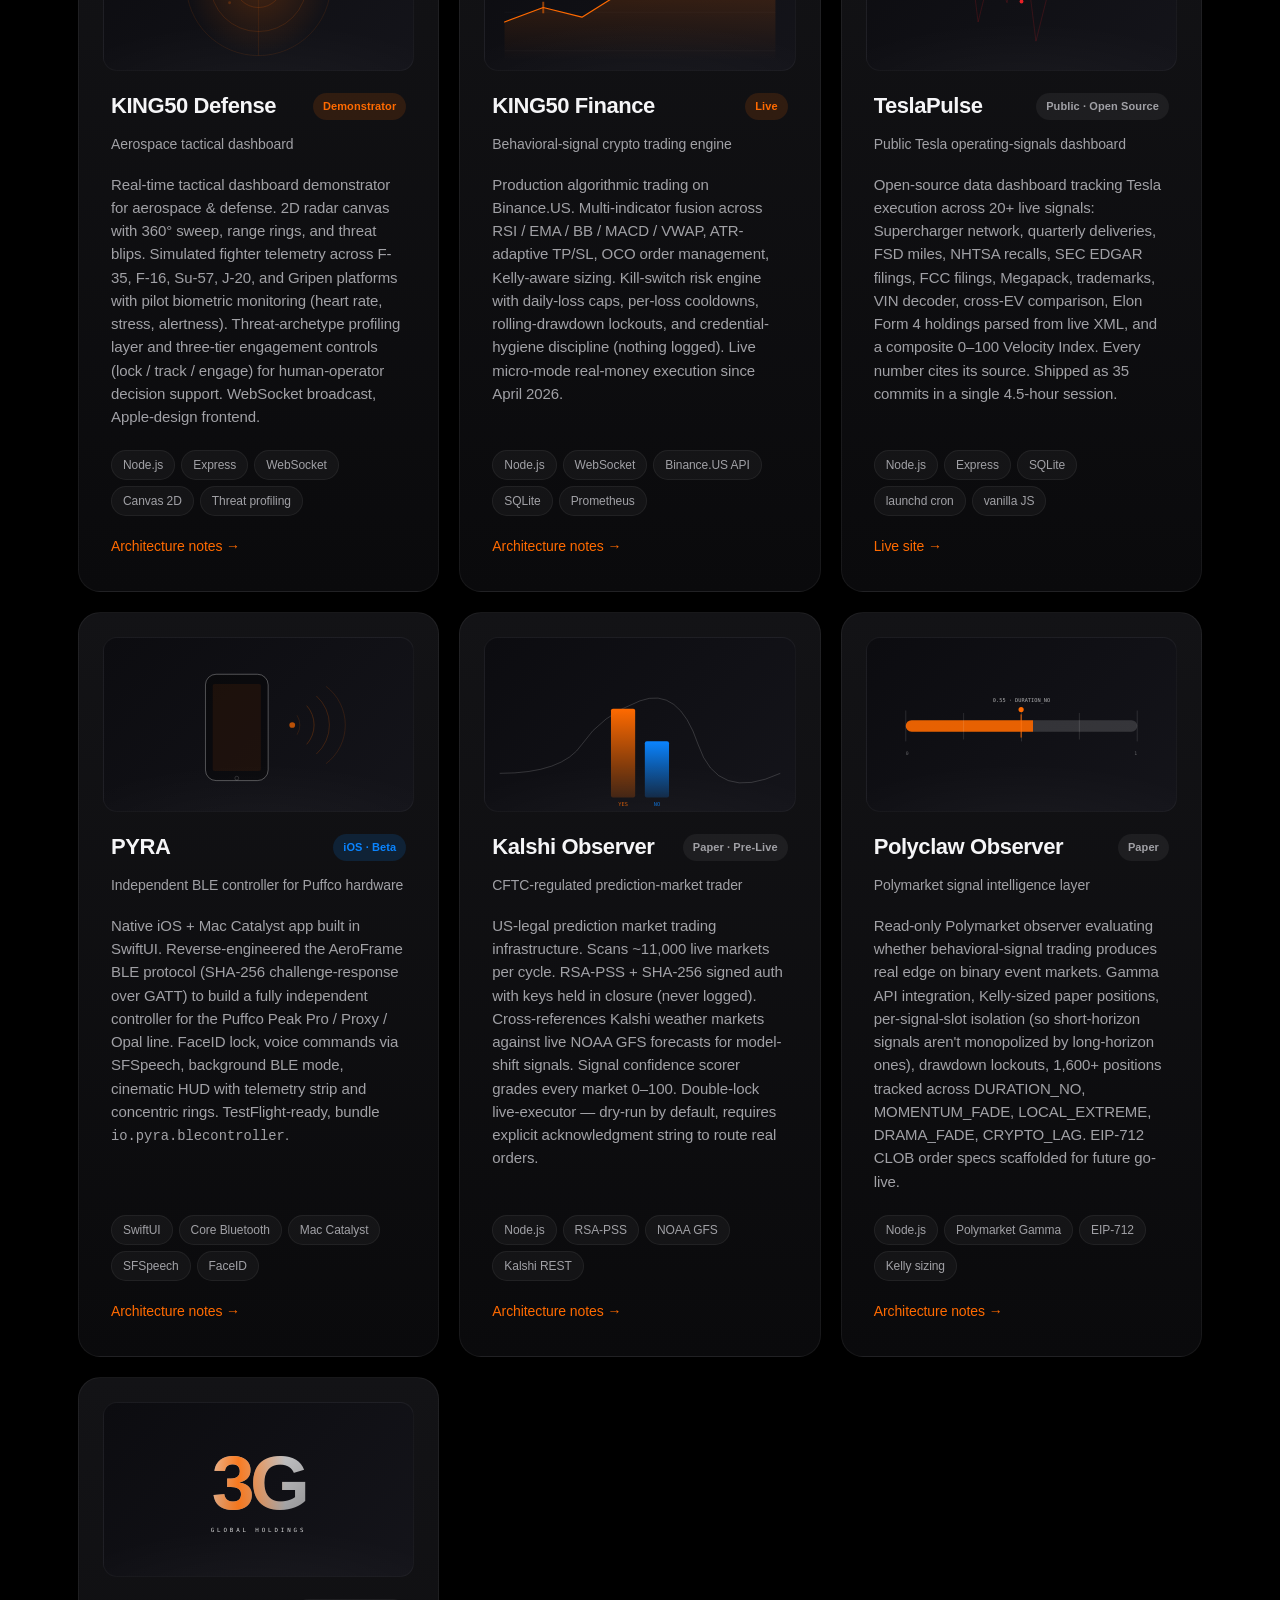
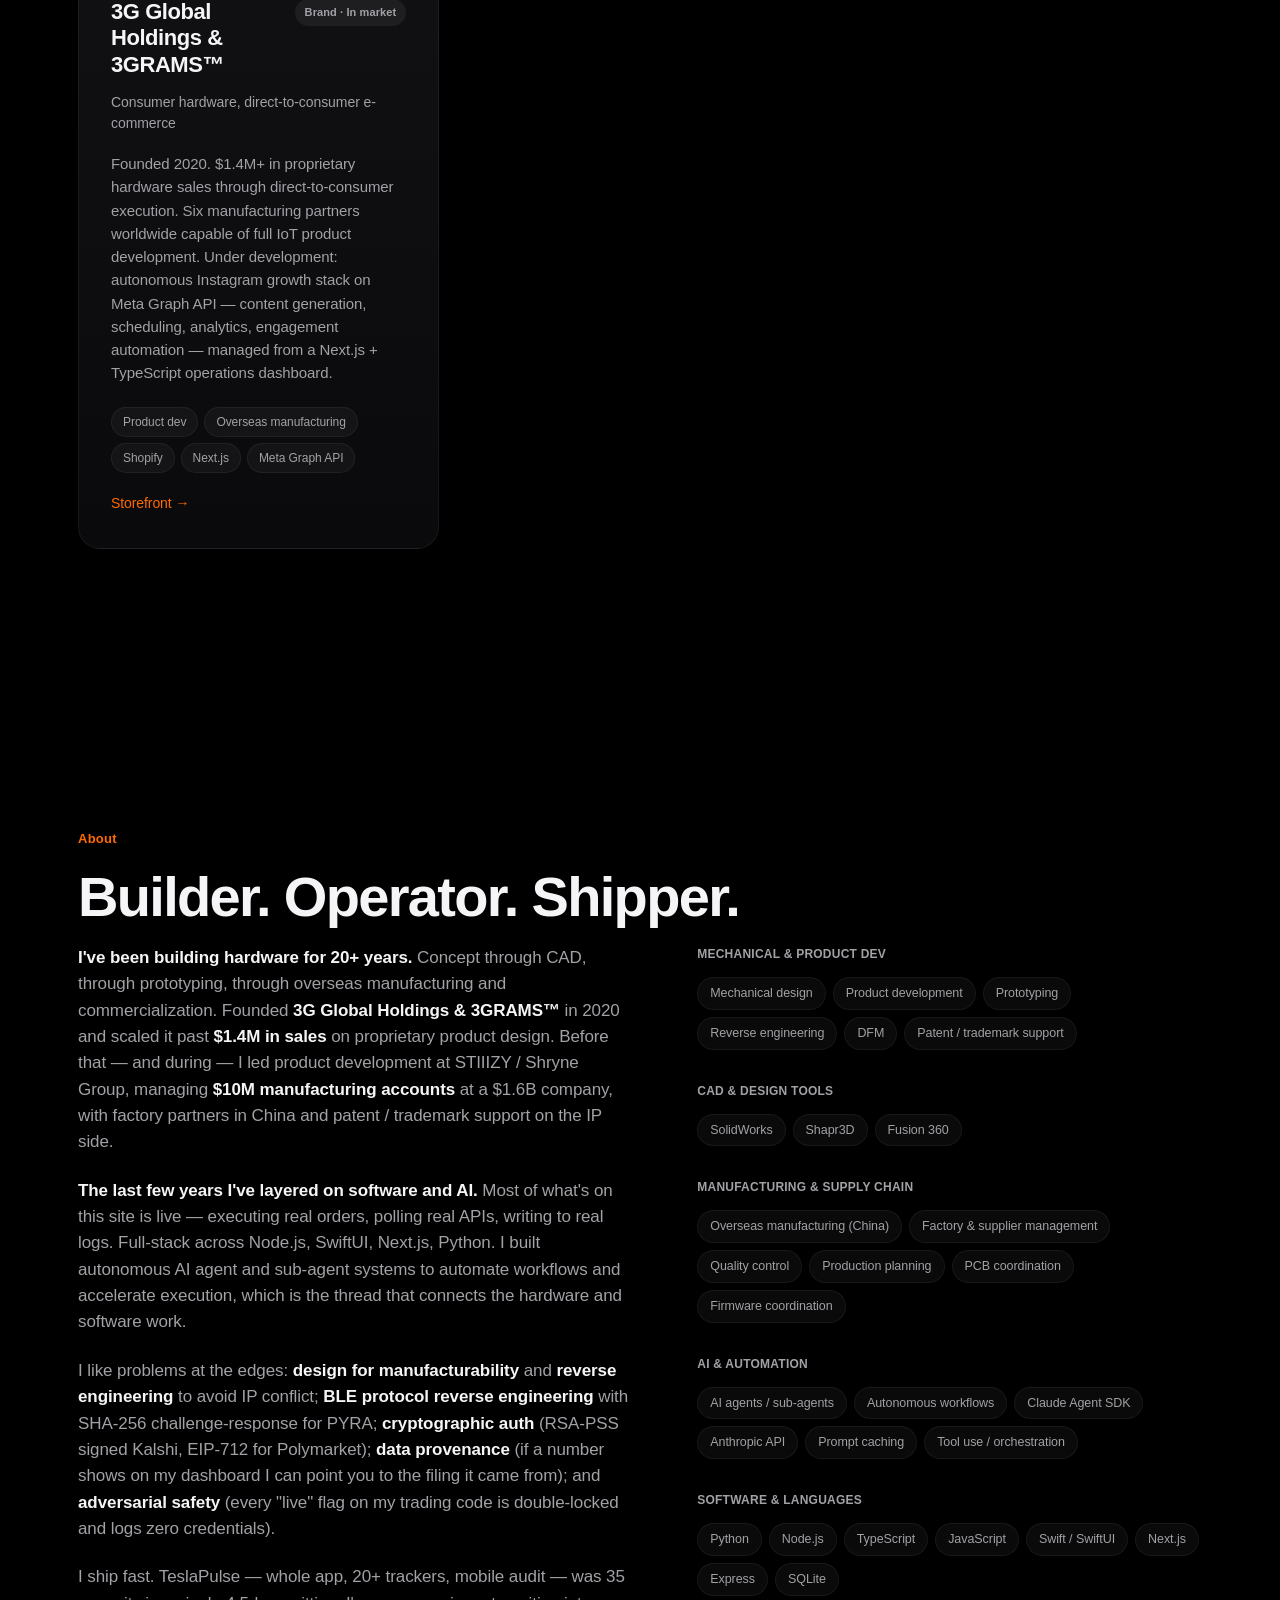
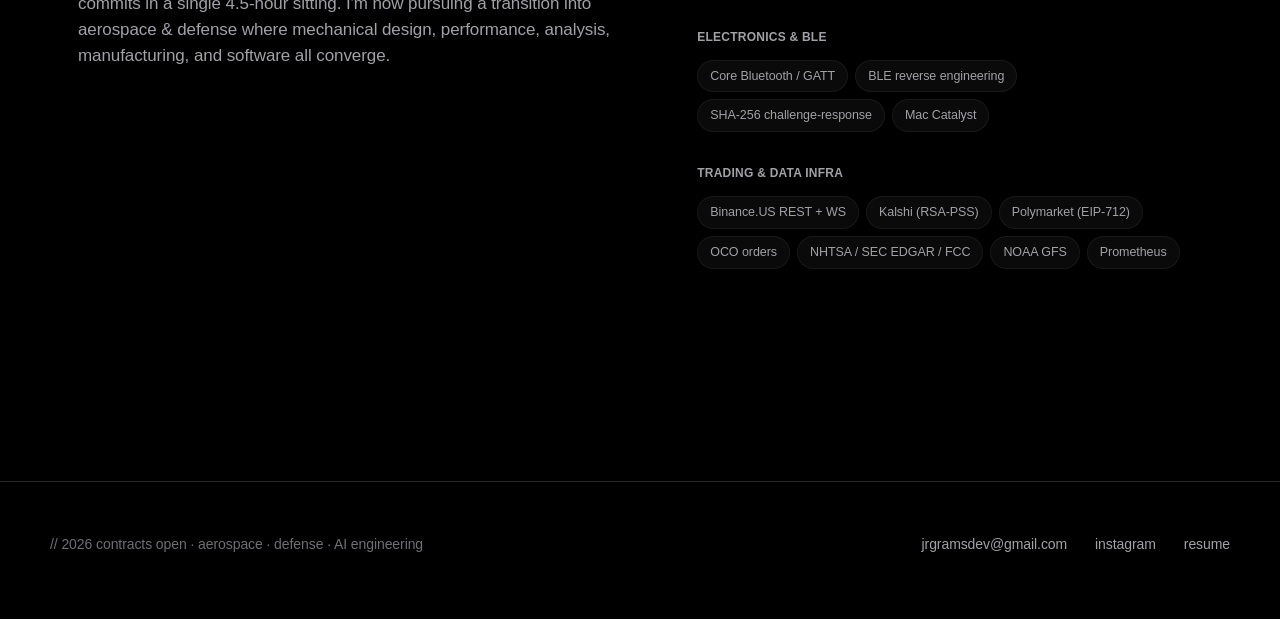
==== commit 92830270: "Stats: '$10M' -> '$10M+'" ====
--- a/index.html
+++ b/index.html
@@ -65,7 +65,7 @@
         <div class="stat-label">Sales · 3G Global Holdings &amp; 3GRAMS™</div>
       </div>
       <div class="stat">
-        <div class="stat-num">$10M</div>
+        <div class="stat-num">$10M+</div>
         <div class="stat-label">Manufacturing account management experience</div>
       </div>
       <div class="stat">
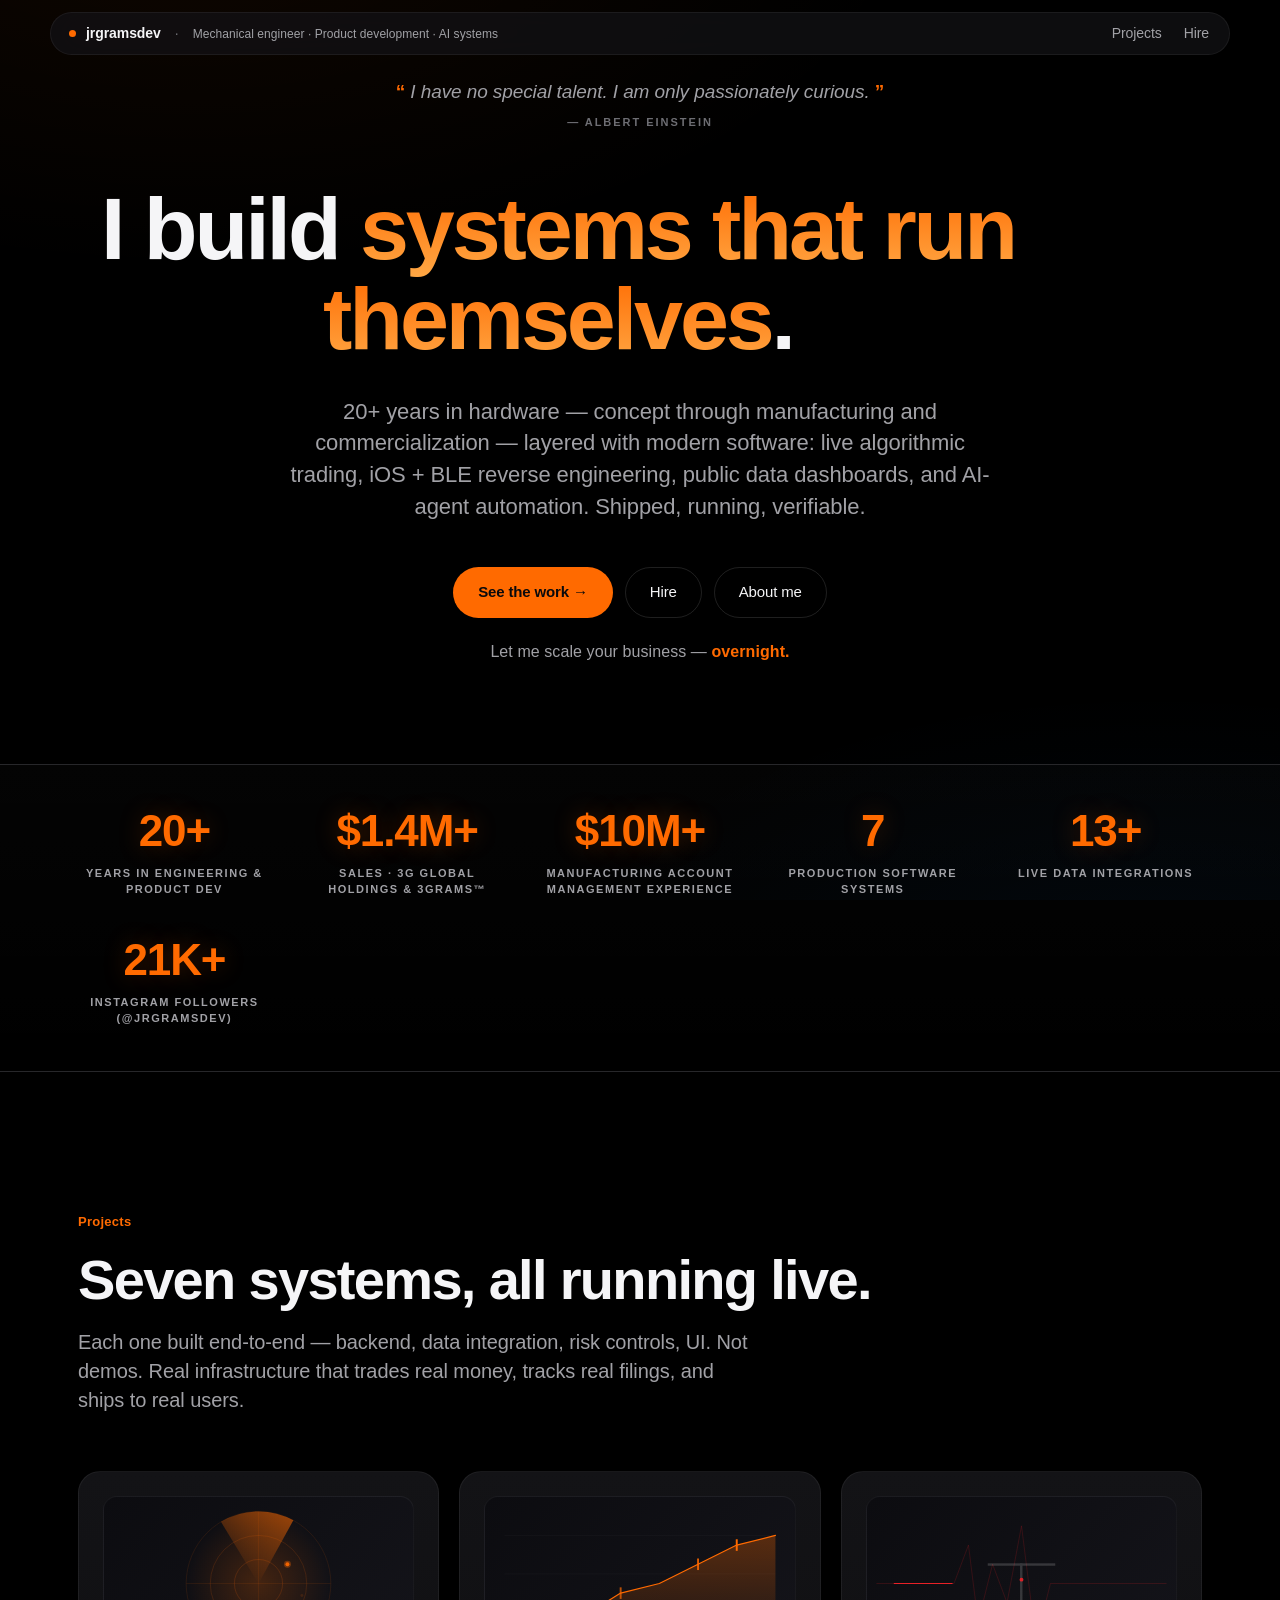
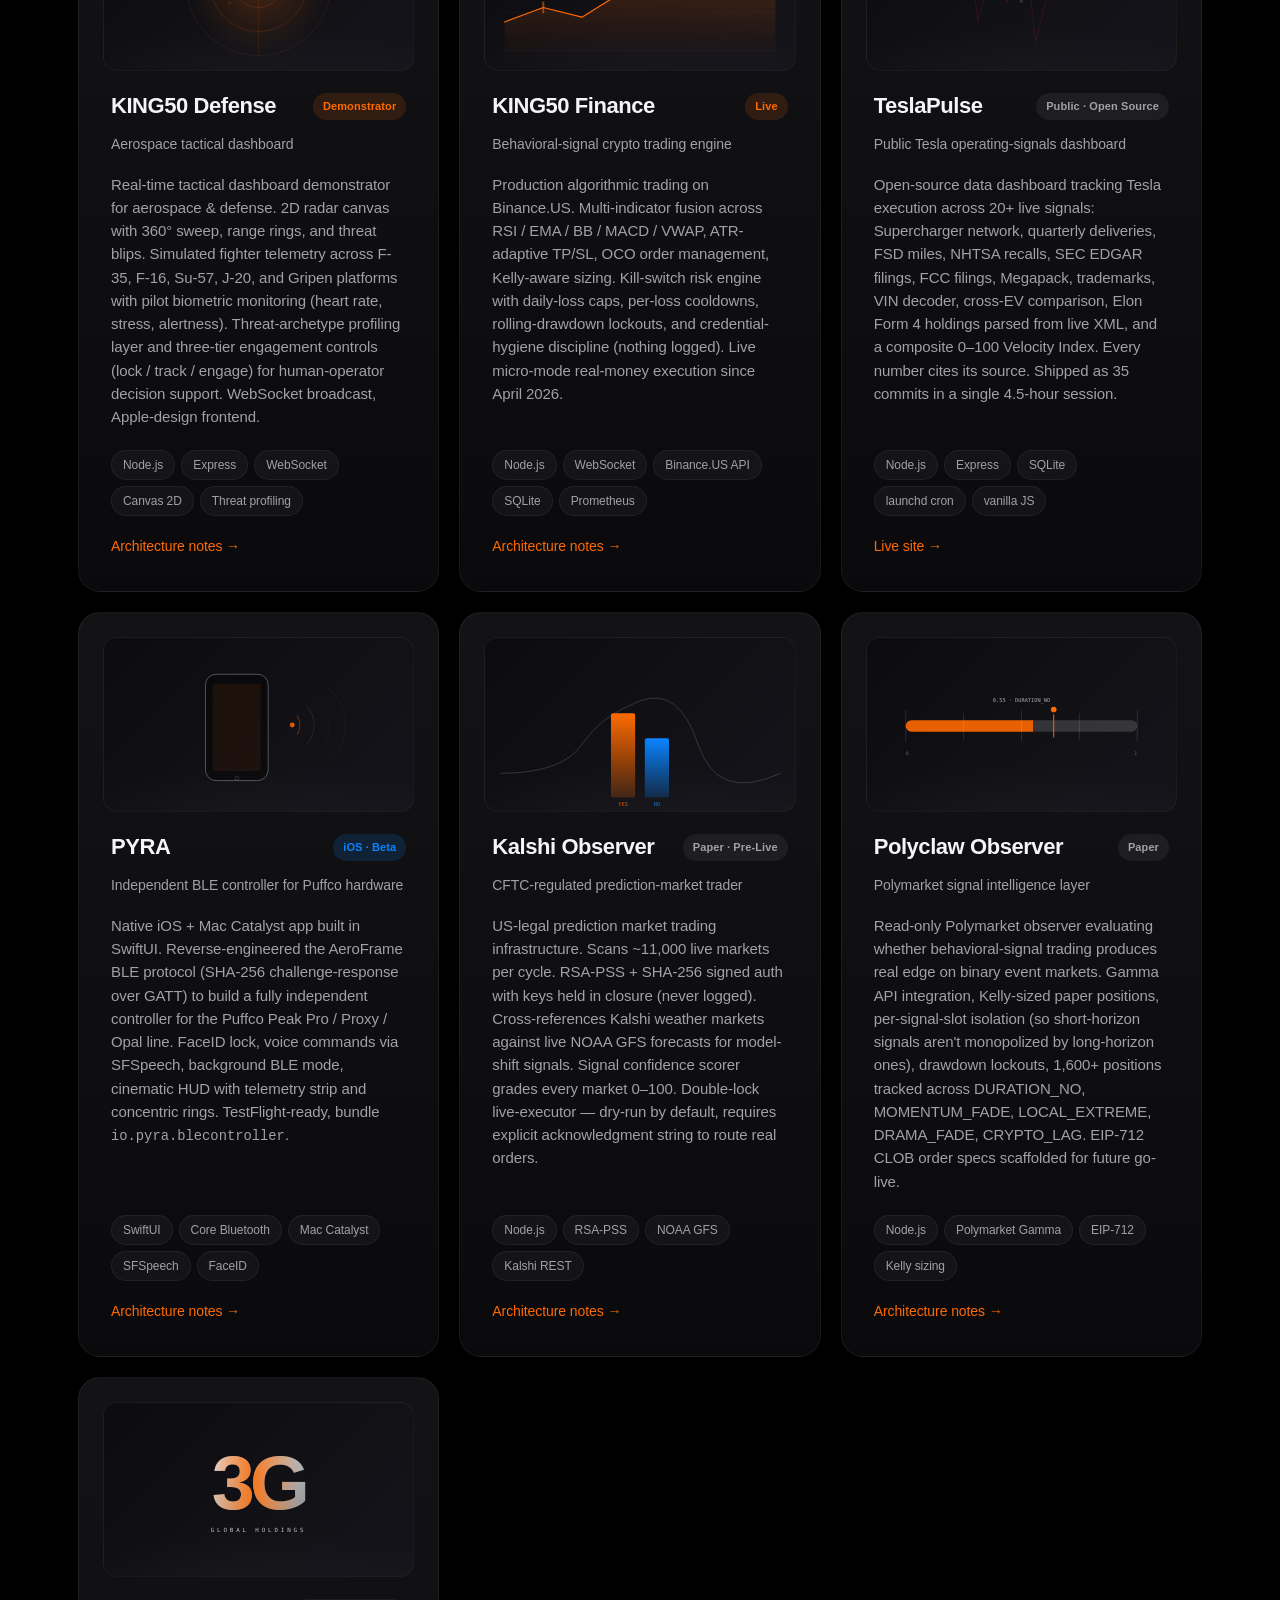
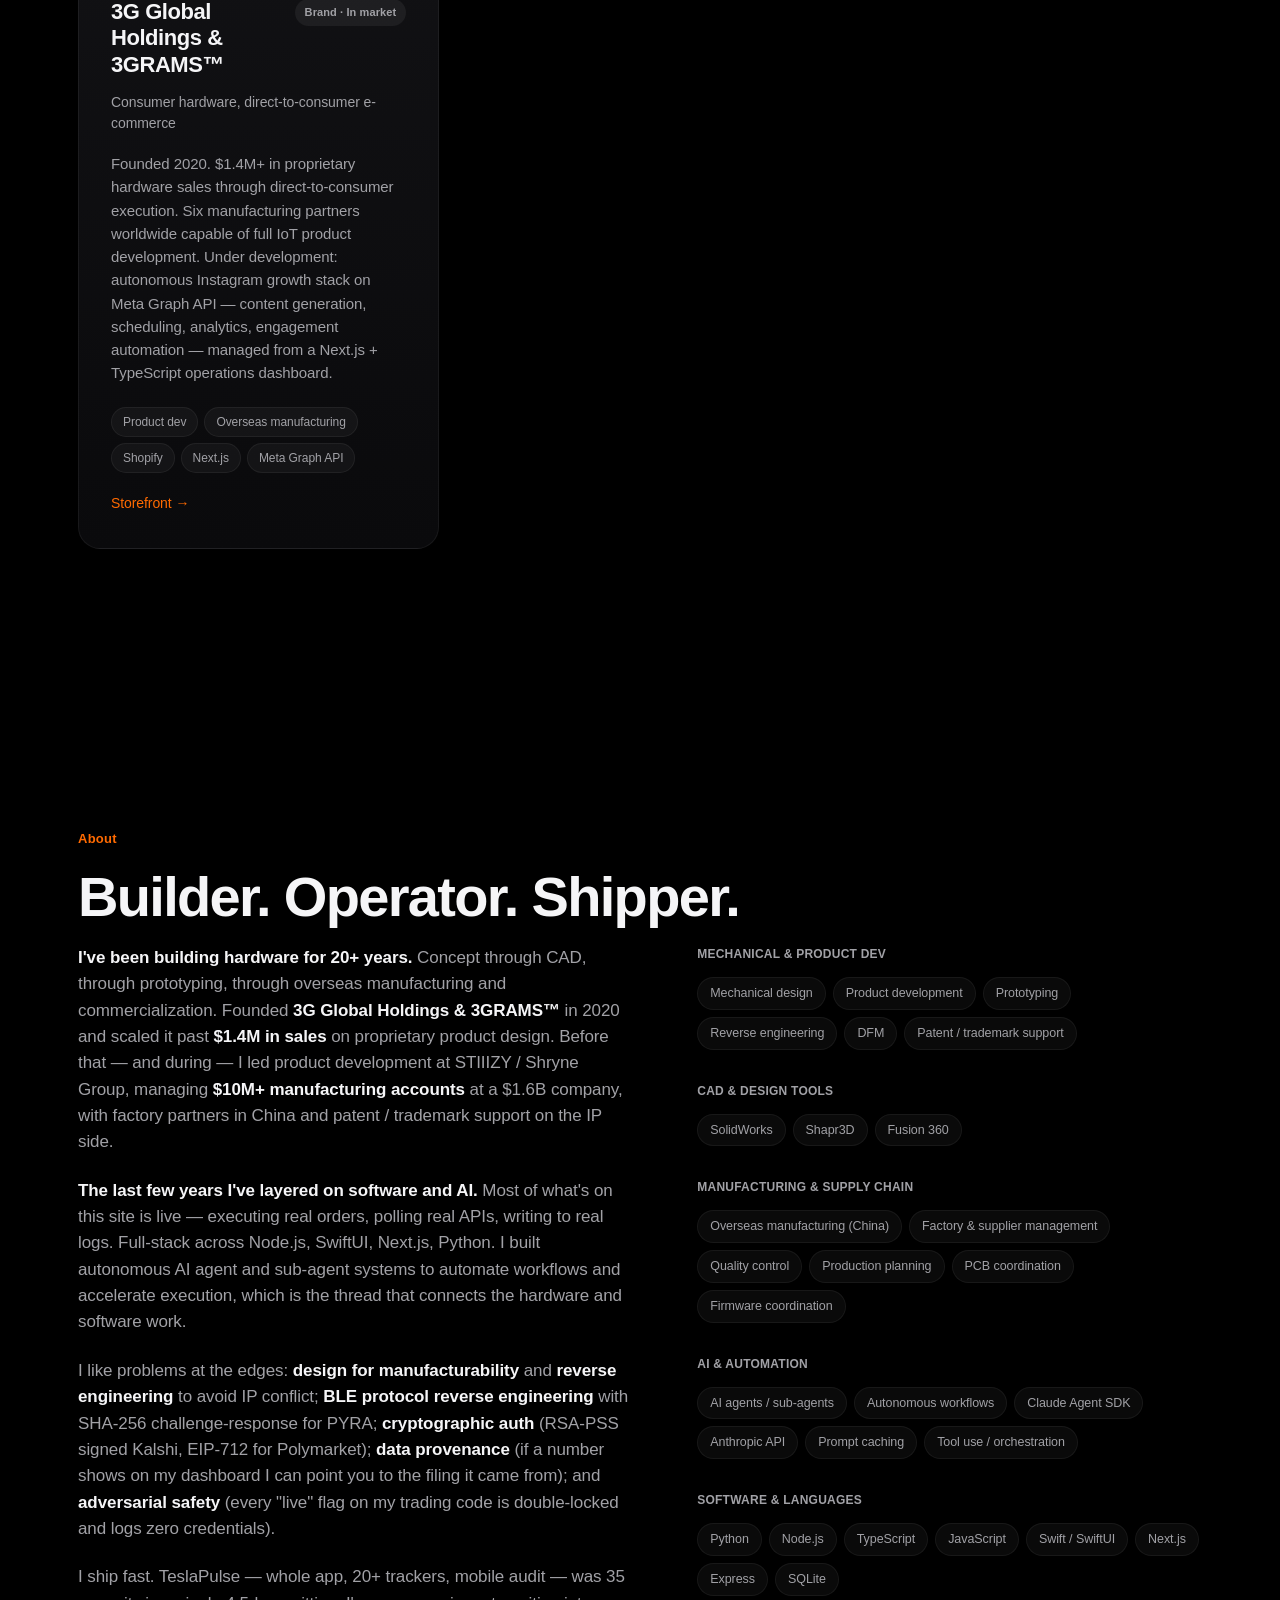
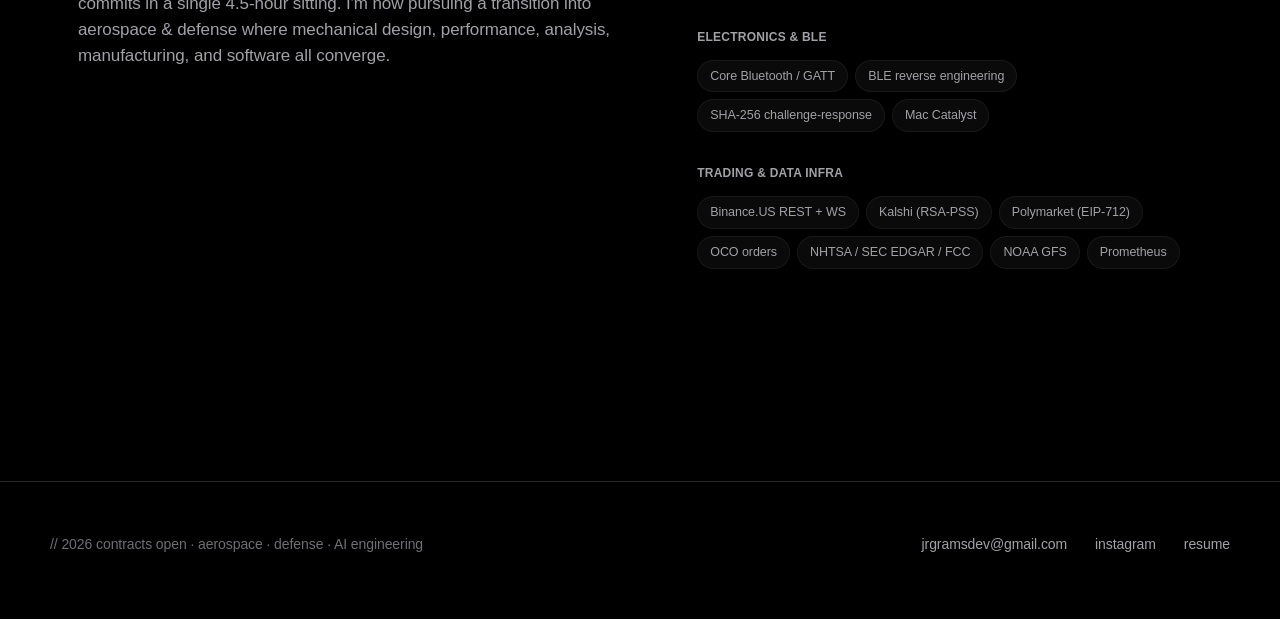
==== commit 82b77470: "About prose: match $10M -> $10M+ for consistency with stat" ====
--- a/index.html
+++ b/index.html
@@ -297,7 +297,7 @@
           CAD, through prototyping, through overseas manufacturing and commercialization.
           Founded <strong>3G Global Holdings &amp; 3GRAMS™</strong> in 2020 and scaled
           it past <strong>$1.4M in sales</strong> on proprietary product design. Before that — and during — I led product
-          development at STIIIZY / Shryne Group, managing <strong>$10M manufacturing
+          development at STIIIZY / Shryne Group, managing <strong>$10M+ manufacturing
           accounts</strong> at a $1.6B company, with factory partners in China and
           patent / trademark support on the IP side.
         </p>
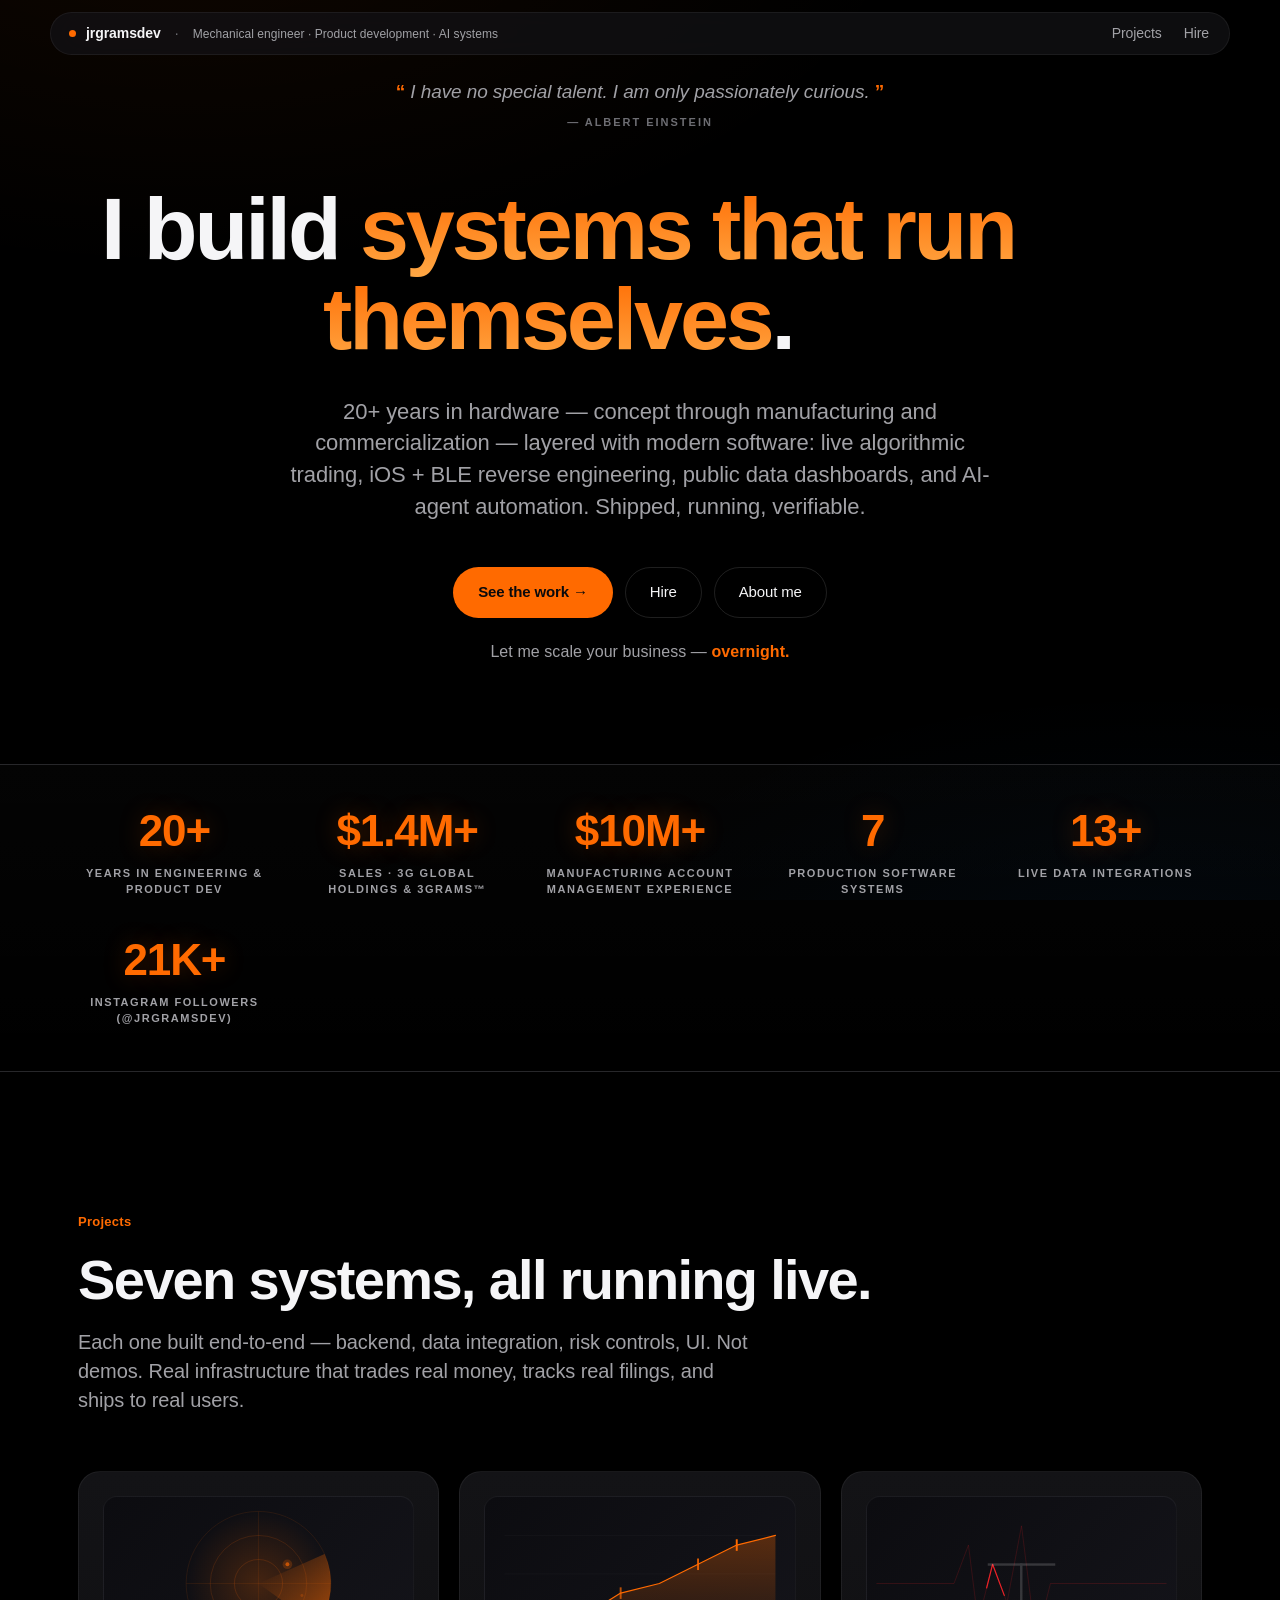
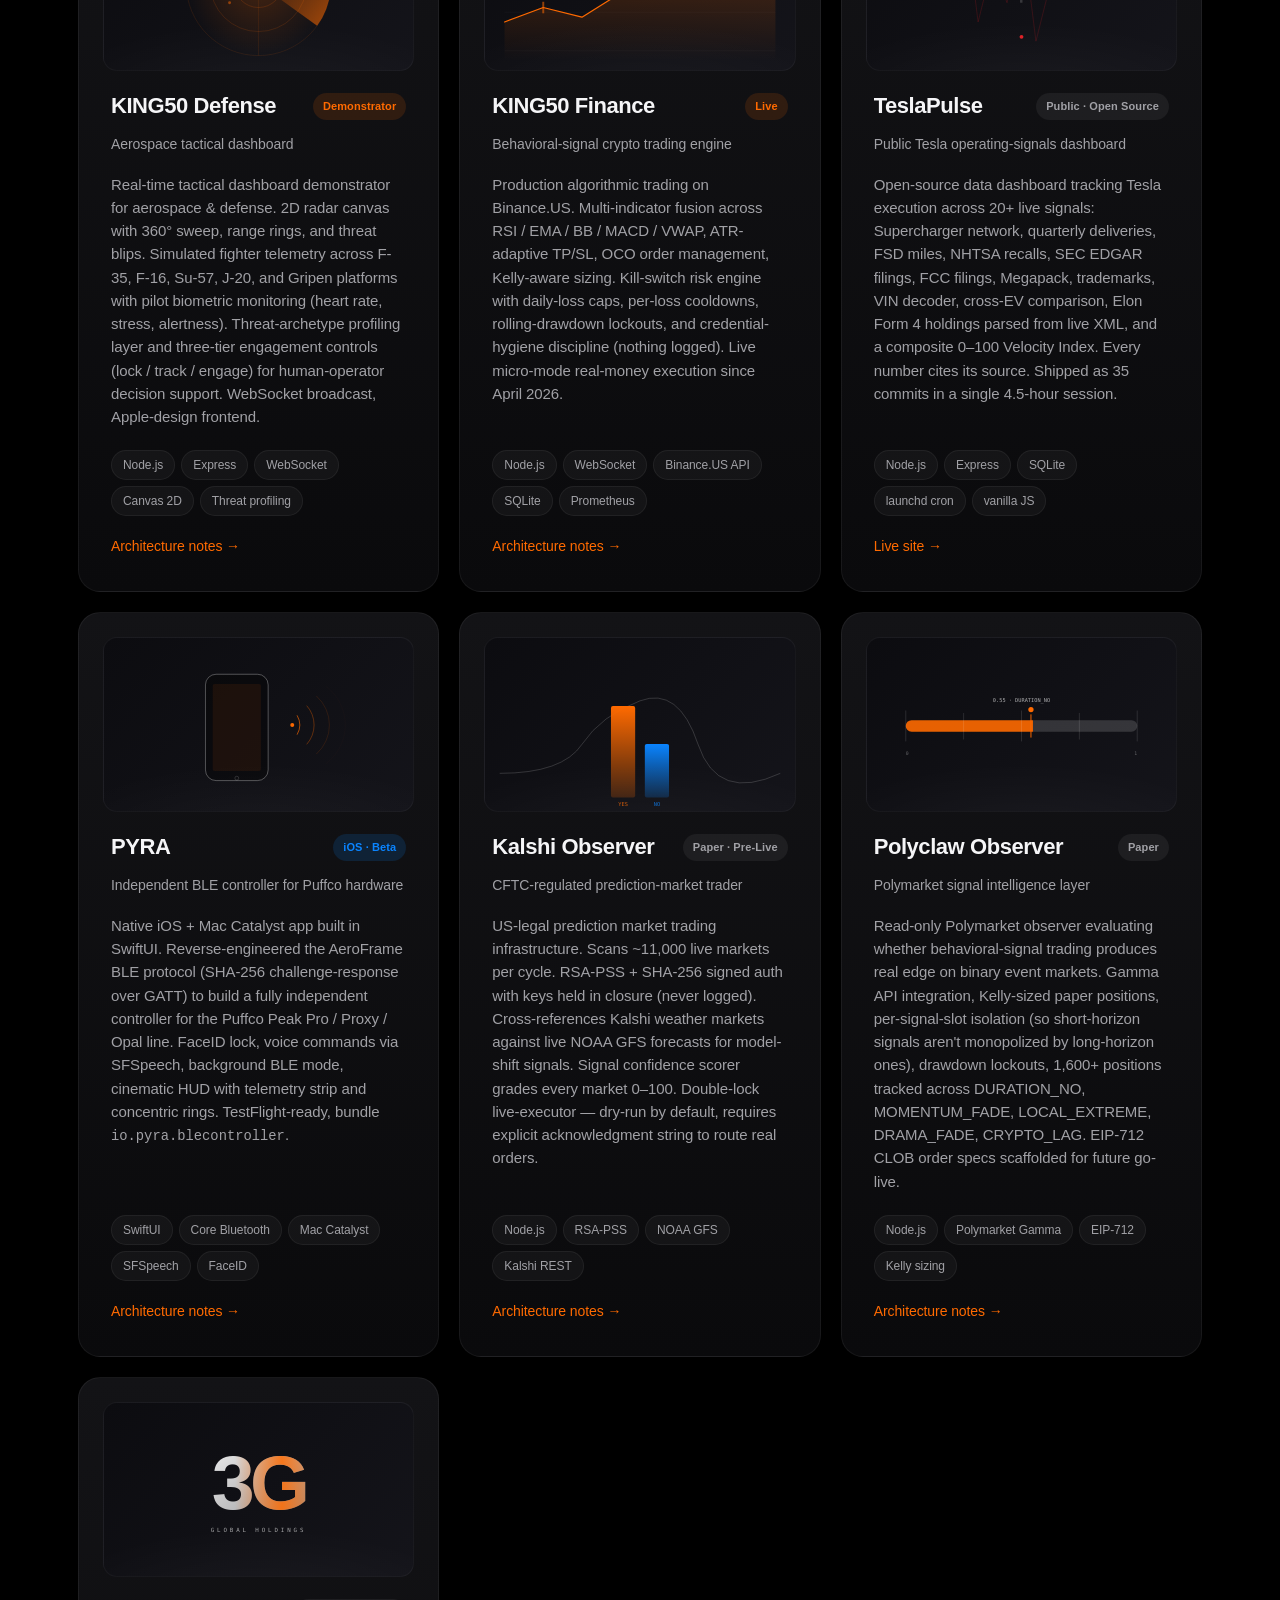
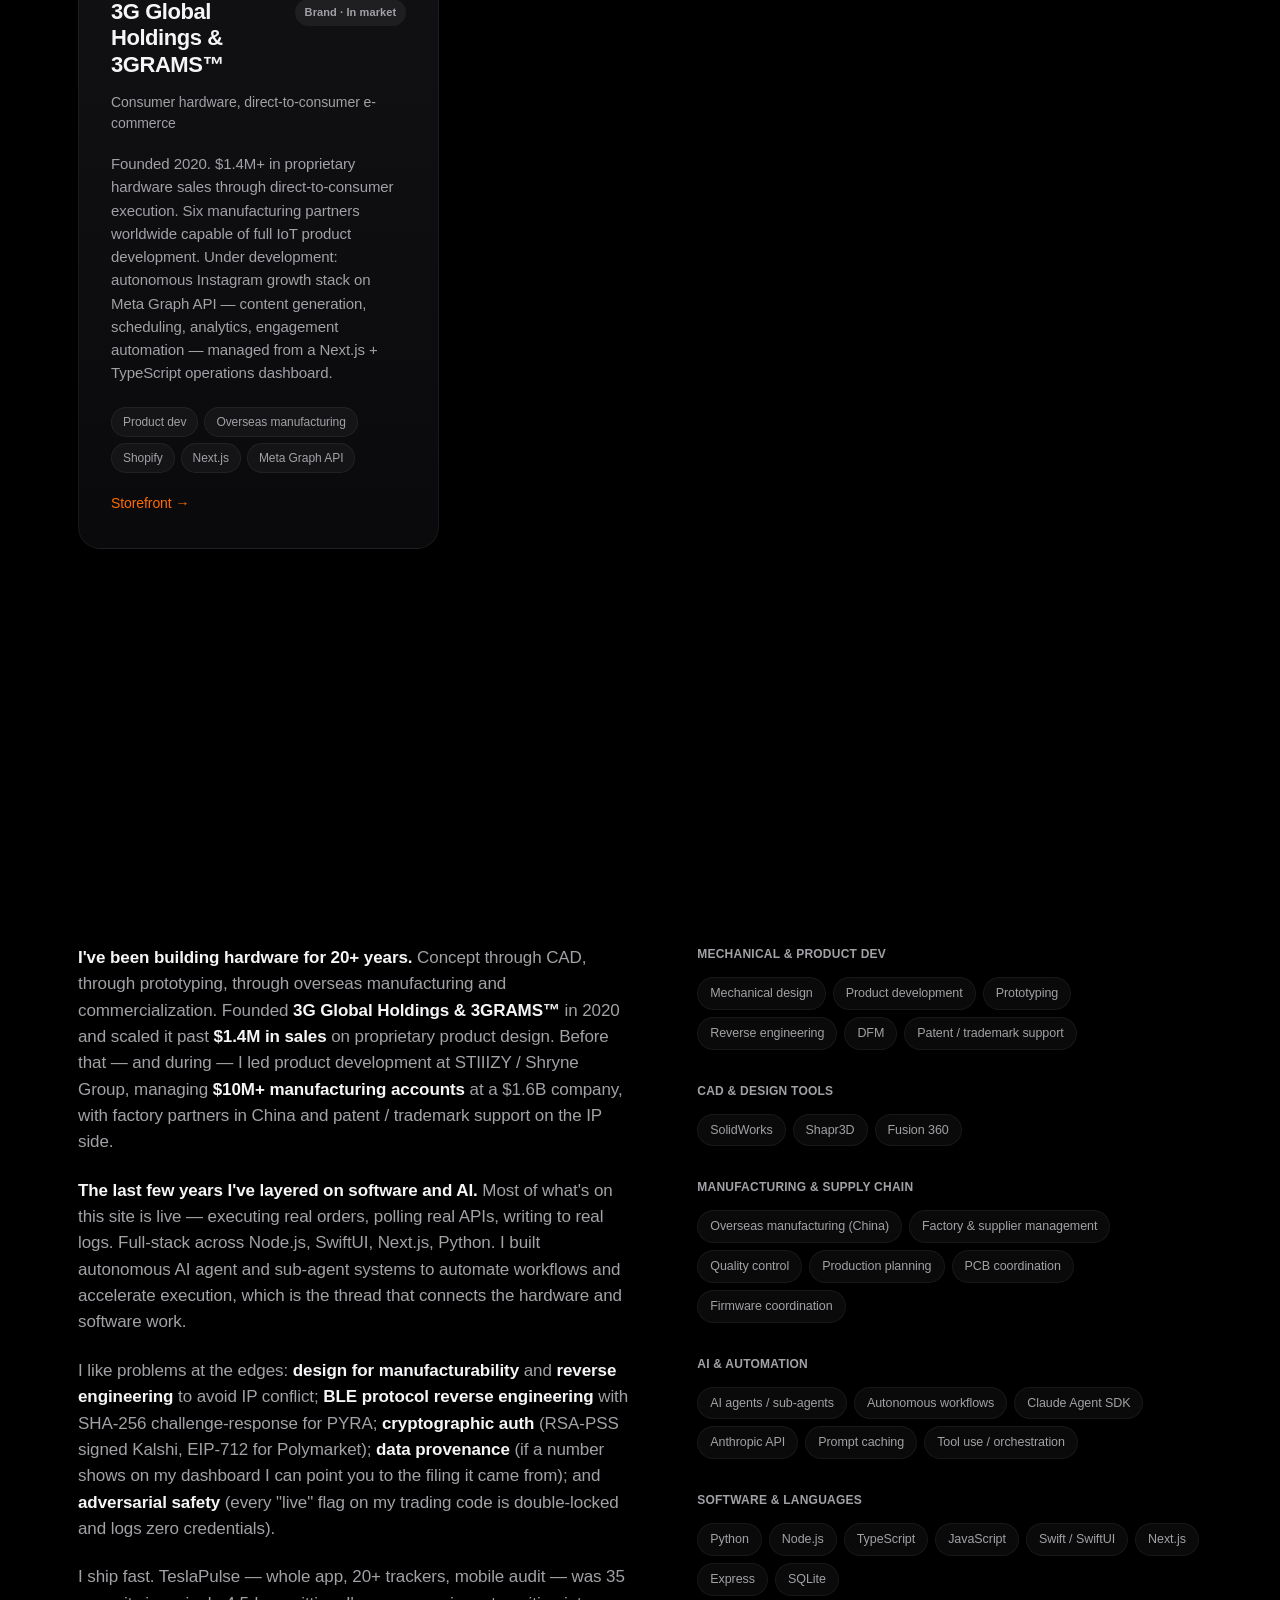
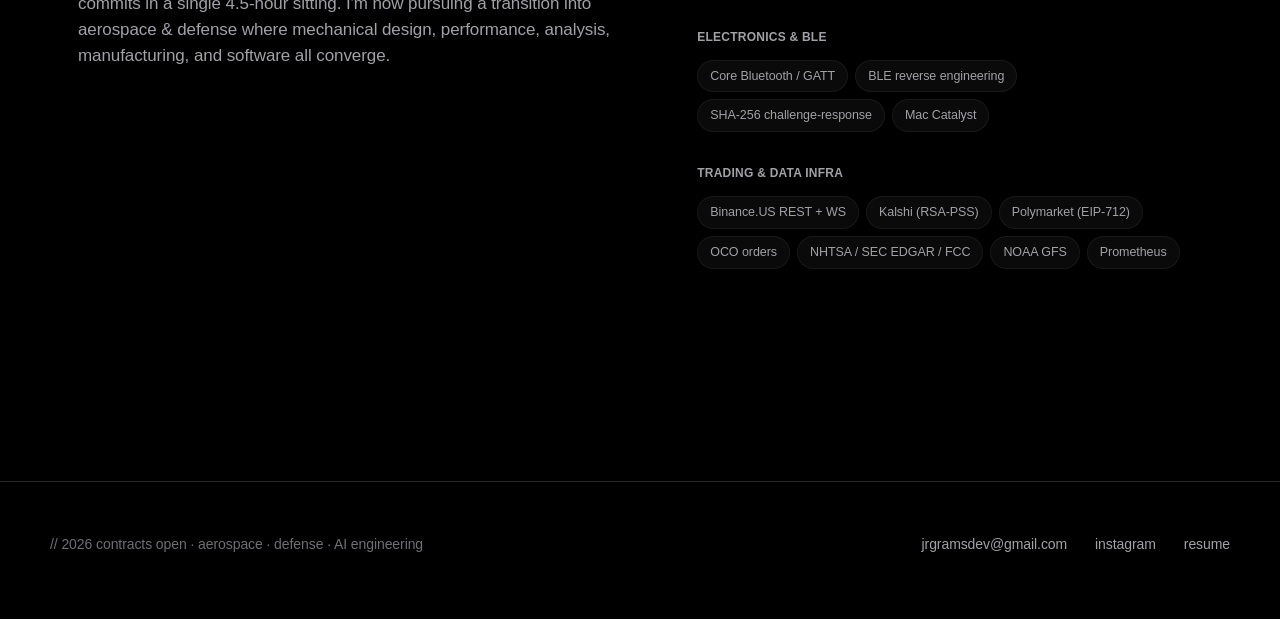
==== commit 50a40028: "About: swap profile portrait to cartoon avatar - Add assets/josh-avatar.jpg (800x800 cartoon, 139KB)" ====
--- a/index.html
+++ b/index.html
@@ -5,7 +5,7 @@
   <meta name="viewport" content="width=device-width,initial-scale=1" />
   <title>Joshua Grams · Builder portfolio</title>
   <meta name="description" content="Full-stack engineer shipping algorithmic trading systems, data intelligence dashboards, iOS/BLE apps, and autonomous brand automation." />
-  <link rel="stylesheet" href="style.css?v=12" />
+  <link rel="stylesheet" href="style.css?v=13" />
   <meta property="og:title" content="Joshua Grams · Builder portfolio" />
   <meta property="og:description" content="Trading systems, prediction-market intelligence, iOS apps, and data dashboards. Six live projects, public evidence." />
   <meta property="og:type" content="website" />
--- a/style.css
+++ b/style.css
@@ -220,7 +220,7 @@
 .about-portrait img {
   width: 100%; height: 100%;
   object-fit: cover;
-  object-position: center 25%;
+  object-position: center;
   display: block;
 }
 @media (max-width: 600px) {
